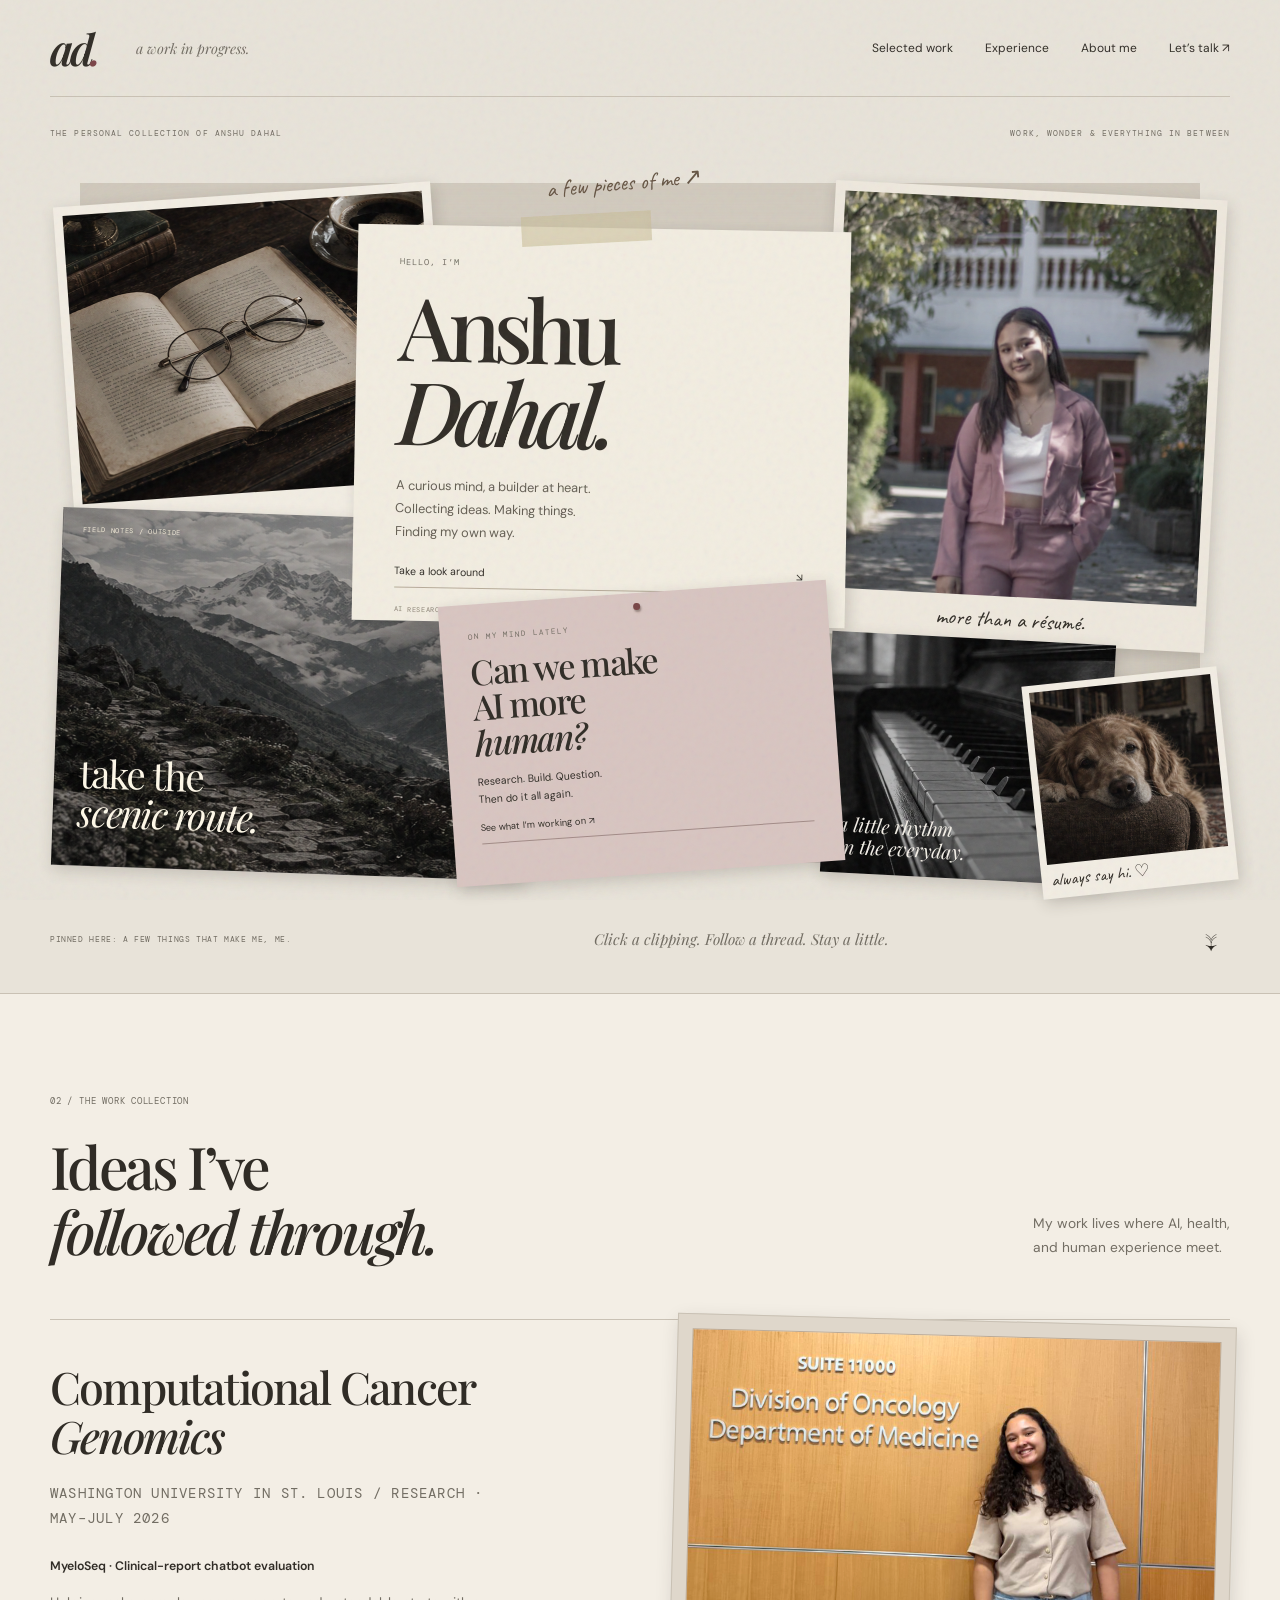
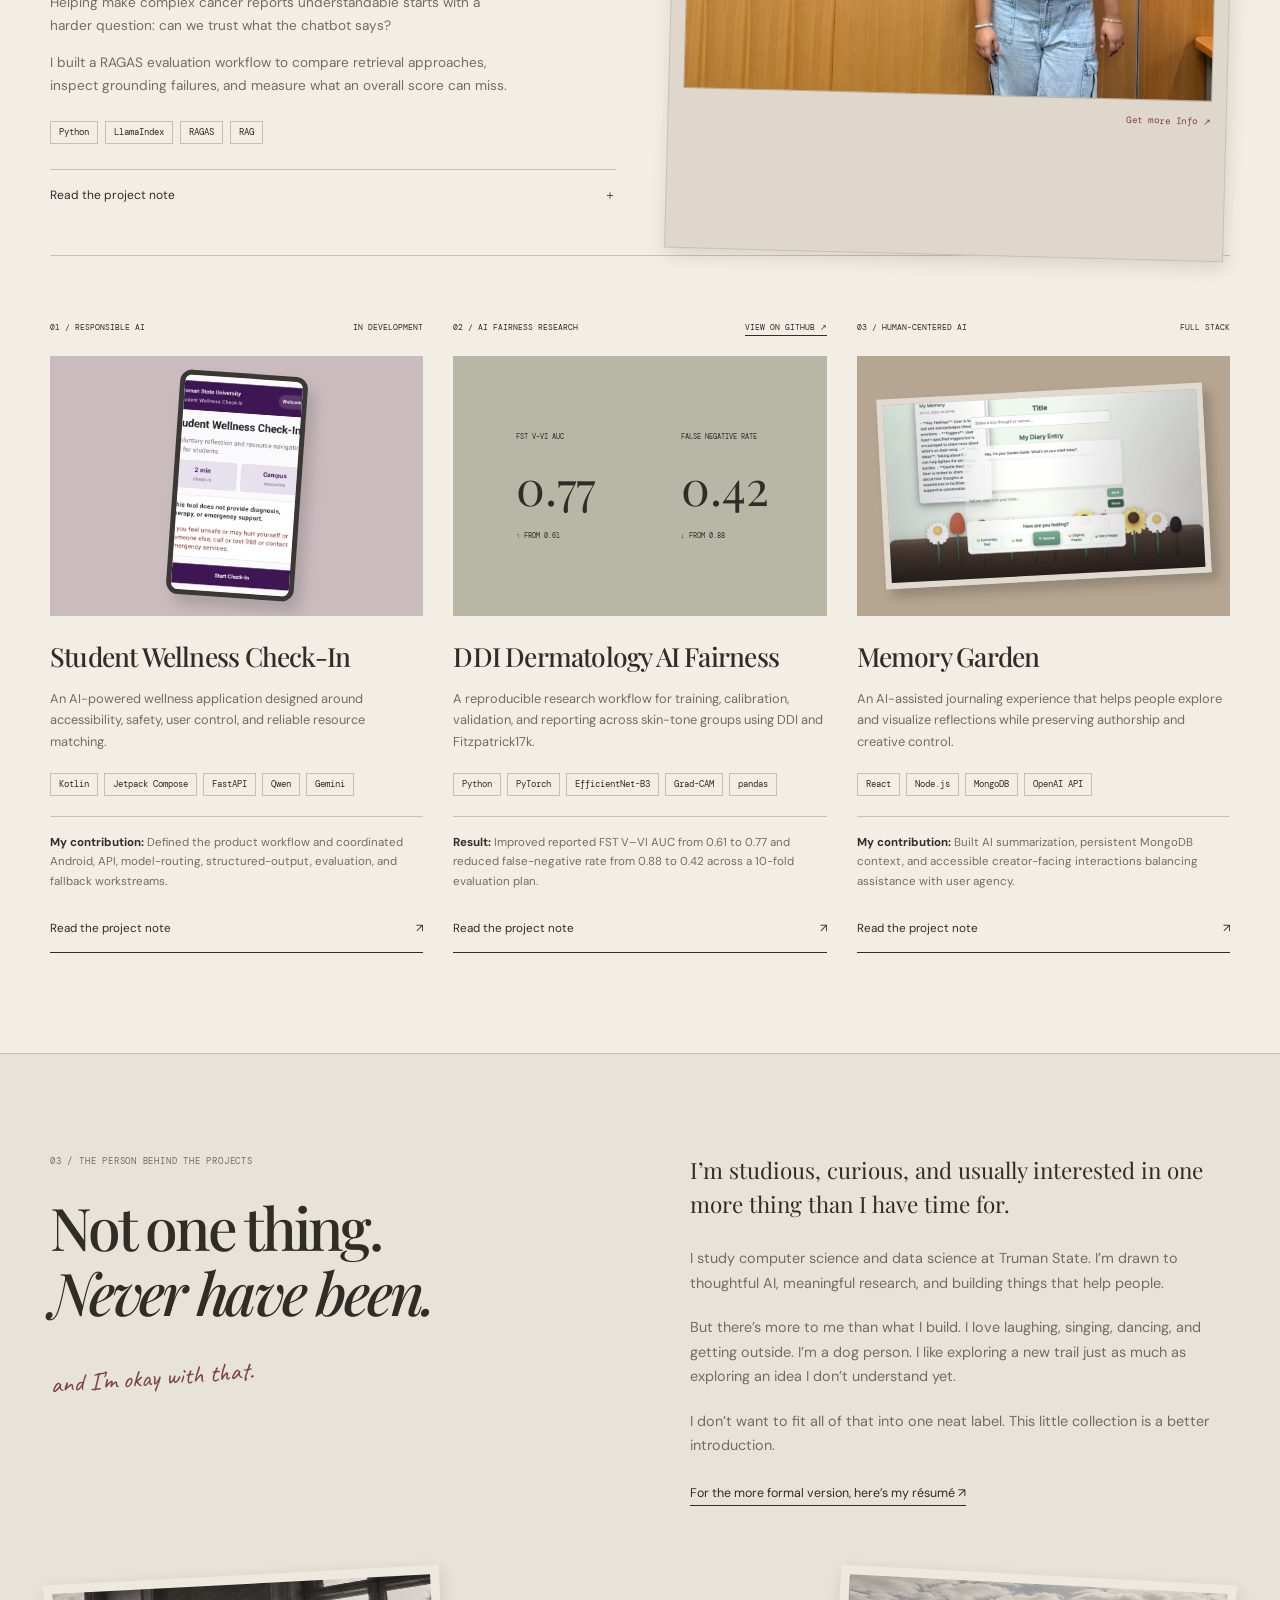
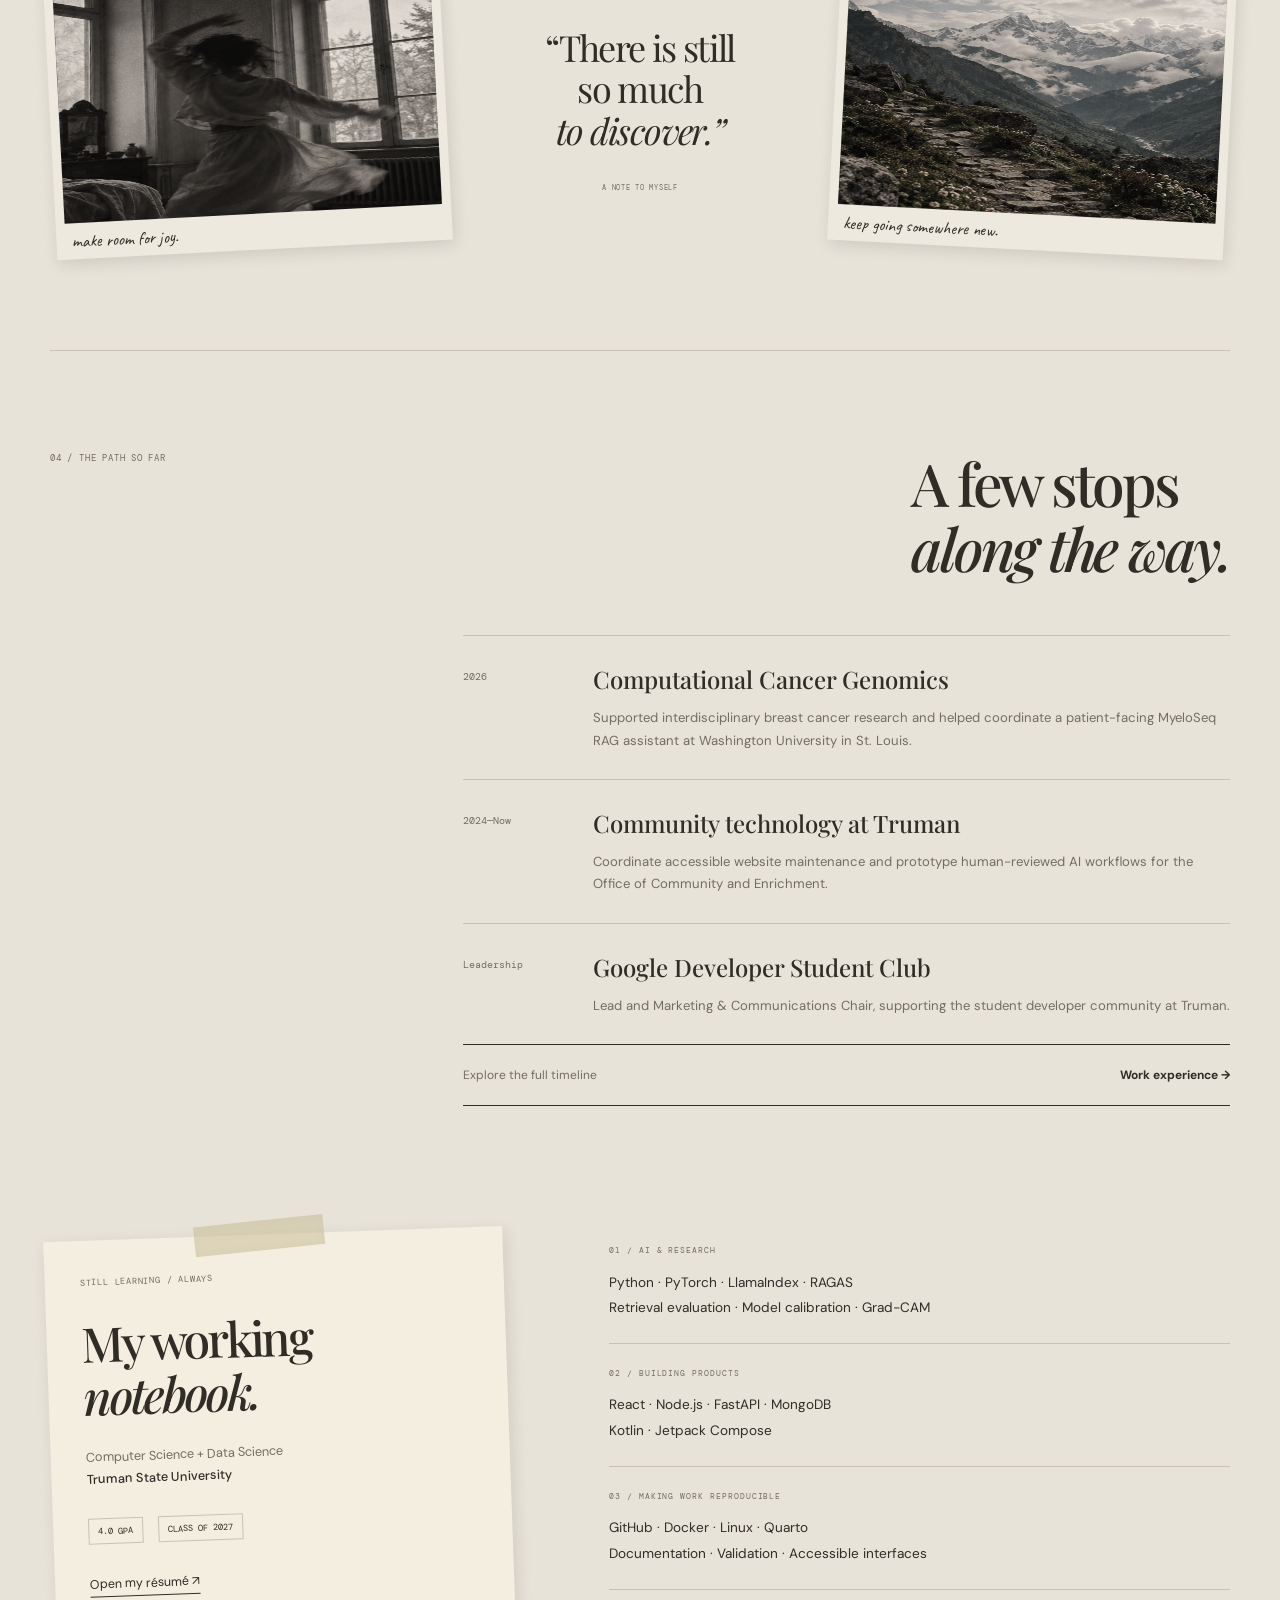
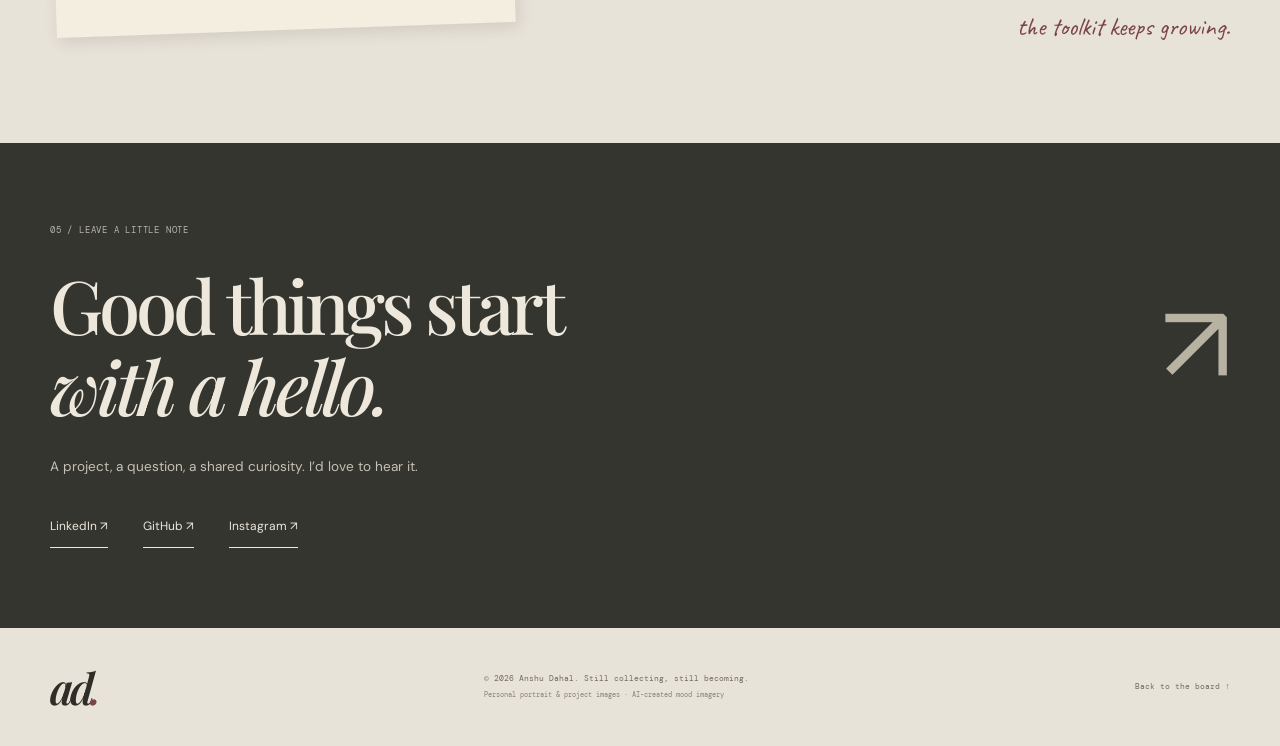
==== index.html @ 61b8a1c4 "Update WashU research intern date to 2026" ====
<!DOCTYPE html>
<html lang="en"><head><meta charset="UTF-8"><meta name="viewport" content="width=device-width, initial-scale=1.0">
<meta name="description" content="A collection of work, wonder, and everything in between. The portfolio and vision board of Anshu Dahal — AI researcher, builder, and curious human."><meta name="theme-color" content="#e8e3d9"><title>Anshu Dahal — Work, wonder & everything in between</title>
<link rel="icon" href="assets/favicon.svg" type="image/svg+xml"><link rel="preconnect" href="https://fonts.googleapis.com"><link rel="preconnect" href="https://fonts.gstatic.com" crossorigin><link href="https://fonts.googleapis.com/css2?family=DM+Mono:wght@400;500&family=DM+Sans:wght@400;500;600;700&family=Playfair+Display:ital,wght@0,500;0,600;0,700;1,500;1,600&family=Caveat:wght@400;500&display=swap" rel="stylesheet">
<link rel="stylesheet" href="style.css?v=collection-photo-fit"><script src="script.js?v=collection-5" defer></script></head>
<body><a class="skip-link" href="#main-content">Skip to content</a>
<header id="top"><nav class="nav shell" aria-label="Main navigation"><a class="logo" href="index.html" aria-label="Anshu home">ad<span>.</span></a><span class="nav-note">a work in progress.</span><button class="nav-toggle" aria-expanded="false" aria-controls="nav-links">Menu ＋</button><ul class="nav-links" id="nav-links"><li><a href="#projects">Selected work</a></li><li><a href="experience.html">Experience</a></li><li><a href="#about">About me</a></li><li><a href="#contact">Let’s talk ↗</a></li></ul></nav></header>
<main id="main-content">
<section class="board-intro shell"><p>THE PERSONAL COLLECTION OF ANSHU DAHAL</p><span>WORK, WONDER & EVERYTHING IN BETWEEN</span></section>
<section class="vision-board shell" aria-label="Anshu’s vision board. Explore the notes and photographs to learn about me.">
<div class="board-grain" aria-hidden="true"></div>
<button class="board-piece books-piece" data-note="learning" aria-label="Open note: forever a student"><span class="photo mood-books" role="img" aria-label="Open book and glasses on a wooden desk"></span><span class="photo-label">forever a student.</span></button>
<div class="board-piece identity-piece"><span class="tape" aria-hidden="true"></span><p class="mini-label">HELLO, I’M</p><h1>Anshu<br><em>Dahal.</em></h1><p class="identity-copy">A curious mind, a builder at heart.<br>Collecting ideas. Making things.<br>Finding my own way.</p><a class="paper-link" href="#projects">Take a look around <span>↘</span></a><span class="identity-number">AI RESEARCH · SOFTWARE · CS + DATA SCIENCE</span></div>
<button class="board-piece portrait-piece" data-note="hello" aria-label="Meet Anshu"><img src="assets/anshu-portrait.jpg" alt="Anshu Dahal outdoors"><span class="portrait-greeting">GLAD YOU’RE HERE ✦</span><span class="handwritten">more than a résumé.</span></button>
<button class="board-piece mountain-piece" data-note="explore" aria-label="Open note: take the scenic route"><span class="photo mood-mountains" role="img" aria-label="A winding trail through misty mountains"></span><span class="mountain-caption">take the<br><em>scenic route.</em></span><span class="photo-corner">FIELD NOTES / OUTSIDE</span></button>
<a class="board-piece research-piece" href="#projects"><span class="pin" aria-hidden="true"></span><span class="mini-label">ON MY MIND LATELY</span><h2>Can we make<br>AI more<br><em>human?</em></h2><span class="research-line"></span><p>Research. Build. Question.<br>Then do it all again.</p><span class="paper-link">See what I’m working on ↗</span></a>
<button class="board-piece music-piece" data-note="music" aria-label="Open note: a little music, a little movement"><span class="photo mood-piano" role="img" aria-label="Piano keys in soft window light"></span><span class="music-label">a little rhythm<br>in the everyday.</span></button>
<button class="board-piece dog-piece" data-note="dogs" aria-label="Open note: definitely a dog person"><span class="photo mood-dog" role="img" aria-label="Golden retriever resting on a sofa"></span><span class="handwritten">always say hi. ♡</span></button>
<span class="board-scribble" aria-hidden="true">a few pieces of me ↗</span>
</section>
<div class="board-footer shell"><span>PINNED HERE: A FEW THINGS THAT MAKE ME, ME.</span><p>Click a clipping. Follow a thread. Stay a little.</p><a href="#projects" aria-label="Scroll to selected work">↓</a></div>
<section class="section projects-section" id="projects"><div class="shell"><div class="section-title"><div><p class="kicker">02 / THE WORK COLLECTION</p><h2>Ideas I’ve<br><em>followed through.</em></h2></div><p>My work lives where AI, health,<br>and human experience meet.</p></div>
<article class="featured-project"><div class="featured-copy"><h3>Computational Cancer<br><em>Genomics</em></h3><p class="card-label">WASHINGTON UNIVERSITY IN ST. LOUIS / RESEARCH · MAY–JULY 2026</p><p class="project-name">MyeloSeq · Clinical-report chatbot evaluation</p><p>Helping make complex cancer reports understandable starts with a harder question: can we trust what the chatbot says?</p><p>I built a RAGAS evaluation workflow to compare retrieval approaches, inspect grounding failures, and measure what an overall score can miss.</p><div class="role-tags"><span>Python</span><span>LlamaIndex</span><span>RAGAS</span><span>RAG</span></div><details><summary>Read the project note <span>＋</span></summary><div class="detail-body"><p>I compared metadata-enabled retrieval and reranking using answer relevancy, faithfulness, context precision, and context recall. Breaking results down by topic and difficulty exposed weaknesses on more complex questions.</p><p>The takeaway: finding a relevant passage is only part of answering a question. The retrieved evidence also needs to be complete.</p><a class="underlined" href="work.html#myeloseq">Read the full project story ↗</a></div></details></div><div class="research-visual"><a href="https://lnkd.in/p/getYn_tk" target="_blank" rel="noopener noreferrer" class="research-photo-link" aria-label="View research presentation on LinkedIn"><img class="research-post-photo" src="assets/myeloseq-presentation.jpg?v=new" alt="Anshu Dahal presenting research at Washington University in St. Louis" loading="lazy"><span class="research-photo-caption">Get more Info ↗</span></a></div></article>
      <div class="projects-grid">
        <article class="project project-green reveal"><div class="project-top"><span>01 / RESPONSIBLE AI</span><span>IN DEVELOPMENT</span></div><div class="project-visual wellness-visual"><img loading="lazy" src="assets/student-wellness.jpg" alt="Student Wellness Check-In welcome screen with check-in time, campus resources, safety notice, and start button"></div><div class="project-copy"><h3>Student Wellness Check-In</h3><p>An AI-powered wellness application designed around accessibility, safety, user control, and reliable resource matching.</p><ul><li>Kotlin</li><li>Jetpack Compose</li><li>FastAPI</li><li>Qwen</li><li>Gemini</li></ul><p class="contribution"><strong>My contribution:</strong> Defined the product workflow and coordinated Android, API, model-routing, structured-output, evaluation, and fallback workstreams.</p><a class="project-story-link" href="work.html#wellness">Read the project note <span>↗</span></a></div></article>
        <article class="project project-purple reveal"><div class="project-top"><span>02 / AI FAIRNESS RESEARCH</span><a href="https://github.com/AnshuDahal/ddi_project" target="_blank" rel="noopener noreferrer">VIEW ON GITHUB ↗</a></div><div class="project-visual metric-visual" aria-hidden="true"><div><span>FST V–VI AUC</span><strong>0.77</strong><small>↑ FROM 0.61</small></div><div><span>FALSE NEGATIVE RATE</span><strong>0.42</strong><small>↓ FROM 0.88</small></div></div><div class="project-copy"><h3>DDI Dermatology AI Fairness</h3><p>A reproducible research workflow for training, calibration, validation, and reporting across skin-tone groups using DDI and Fitzpatrick17k.</p><ul><li>Python</li><li>PyTorch</li><li>EfficientNet-B3</li><li>Grad-CAM</li><li>pandas</li></ul><p class="contribution"><strong>Result:</strong> Improved reported FST V–VI AUC from 0.61 to 0.77 and reduced false-negative rate from 0.88 to 0.42 across a 10-fold evaluation plan.</p><a class="project-story-link" href="work.html#ddi">Read the project note <span>↗</span></a></div></article>
        <article class="project project-orange reveal"><div class="project-top"><span>03 / HUMAN-CENTERED AI</span><span>FULL STACK</span></div><div class="project-visual garden-visual"><img loading="lazy" src="assets/memory-garden.jpg" alt="Memory Garden journaling interface with a garden guide, diary entry, and mood check-in options"></div><div class="project-copy"><h3>Memory Garden</h3><p>An AI-assisted journaling experience that helps people explore and visualize reflections while preserving authorship and creative control.</p><ul><li>React</li><li>Node.js</li><li>MongoDB</li><li>OpenAI API</li></ul><p class="contribution"><strong>My contribution:</strong> Built AI summarization, persistent MongoDB context, and accessible creator-facing interactions balancing assistance with user agency.</p><a class="project-story-link" href="work.html#memory-garden">Read the project note <span>↗</span></a></div></article>
      </div>
</div></section>
<section class="section shell about-section" id="about"><div class="about-title"><p class="kicker">03 / THE PERSON BEHIND THE PROJECTS</p><h2>Not one thing.<br><em>Never have been.</em></h2><span class="handwritten">and I’m okay with that.</span></div><div class="about-copy"><p class="lead">I’m studious, curious, and usually interested in one more thing than I have time for.</p><p>I study computer science and data science at Truman State. I’m drawn to thoughtful AI, meaningful research, and building things that help people.</p><p>But there’s more to me than what I build. I love laughing, singing, dancing, and getting outside. I’m a dog person. I like exploring a new trail just as much as exploring an idea I don’t understand yet.</p><p>I don’t want to fit all of that into one neat label. This little collection is a better introduction.</p><a class="underlined" href="assets/Anshu-Dahal-Resume.pdf" target="_blank" rel="noopener">For the more formal version, here’s my résumé ↗</a></div><div class="life-strip"><button class="life-photo" data-note="music"><span class="photo mood-dance" role="img" aria-label="An atmospheric photograph of a dancer in window light"></span><span>make room for joy.</span></button><div class="life-quote"><p>“There is still<br>so much<br><em>to discover.”</em></p><span>A NOTE TO MYSELF</span></div><button class="life-photo" data-note="explore"><span class="photo mood-mountains" role="img" aria-label="Misty mountains and a trail"></span><span>keep going somewhere new.</span></button></div></section>
    <section class="section shell journey" id="journey"><div class="section-title reveal"><p class="kicker"><span></span> 04 / THE PATH SO FAR</p><h2>A few stops<br><em>along the way.</em></h2></div><div class="timeline"><article class="timeline-item reveal"><span class="timeline-year">2026</span><div><h3>Computational Cancer Genomics</h3><p>Supported interdisciplinary breast cancer research and helped coordinate a patient-facing MyeloSeq RAG assistant at Washington University in St. Louis.</p></div></article><article class="timeline-item reveal"><span class="timeline-year">2024—Now</span><div><h3>Community technology at Truman</h3><p>Coordinate accessible website maintenance and prototype human-reviewed AI workflows for the Office of Community and Enrichment.</p></div></article><article class="timeline-item reveal"><span class="timeline-year">Leadership</span><div><h3>Google Developer Student Club</h3><p>Lead and Marketing &amp; Communications Chair, supporting the student developer community at Truman.</p></div></article></div><a class="experience-banner reveal" href="experience.html"><span>Explore the full timeline</span><strong>Work experience →</strong></a></section>
<section class="toolkit shell" aria-labelledby="toolkit-title"><div class="education-note"><span class="tape" aria-hidden="true"></span><p class="kicker">STILL LEARNING / ALWAYS</p><h2 id="toolkit-title">My working<br><em>notebook.</em></h2><p>Computer Science + Data Science<br><strong>Truman State University</strong></p><div class="education-facts"><span>4.0 GPA</span><span>CLASS OF 2027</span></div><a class="underlined" href="assets/Anshu-Dahal-Resume.pdf" target="_blank" rel="noopener">Open my résumé ↗</a></div><div class="toolkit-lists"><div><span class="mini-label">01 / AI & RESEARCH</span><p>Python · PyTorch · LlamaIndex · RAGAS<br>Retrieval evaluation · Model calibration · Grad-CAM</p></div><div><span class="mini-label">02 / BUILDING PRODUCTS</span><p>React · Node.js · FastAPI · MongoDB<br>Kotlin · Jetpack Compose</p></div><div><span class="mini-label">03 / MAKING WORK REPRODUCIBLE</span><p>GitHub · Docker · Linux · Quarto<br>Documentation · Validation · Accessible interfaces</p></div><span class="handwritten">the toolkit keeps growing.</span></div></section><section class="contact" id="contact"><div class="shell"><p class="kicker">05 / LEAVE A LITTLE NOTE</p><div class="contact-heading"><h2>Good things start<br><em>with a hello.</em></h2><span aria-hidden="true">↗</span></div><p>A project, a question, a shared curiosity. I’d love to hear it.</p><div class="social-links"><a class="contact-link" href="https://www.linkedin.com/in/anshu112/" target="_blank" rel="noopener noreferrer">LinkedIn ↗</a><a class="contact-link" href="https://github.com/AnshuDahal" target="_blank" rel="noopener noreferrer">GitHub ↗</a><a class="contact-link" href="https://www.instagram.com/anshu__dahal/" target="_blank" rel="noopener noreferrer">Instagram ↗</a></div></div></section>
</main><footer class="site-footer shell"><a class="logo" href="#top">ad<span>.</span></a><p>© <span id="year">2026</span> Anshu Dahal. Still collecting, still becoming.<br><small>Personal portrait & project images · AI-created mood imagery</small></p><a href="#top">Back to the board ↑</a></footer>
<dialog id="note-dialog" aria-labelledby="note-title"><button class="note-close" aria-label="Close note">Close ×</button><p class="kicker" id="note-label">A PERSONAL NOTE</p><h2 id="note-title"></h2><p id="note-body"></p><span class="handwritten">— Anshu</span></dialog>
</body></html>
---- style.css ----
:root{--paper:#e8e3d9;--ink:#302c26;--muted:#726d63;--line:#c9c1b4;--accent:#7b4447;--serif:'Playfair Display',Georgia,serif;--sans:'DM Sans',Arial,sans-serif;--mono:'DM Mono',monospace;--hand:'Caveat',cursive}*{box-sizing:border-box}html{scroll-behavior:smooth;scroll-padding-top:28px}body{margin:0;background:var(--paper);color:var(--ink);font:16px/1.7 var(--sans)}body:before{content:"";position:fixed;inset:0;pointer-events:none;z-index:30;opacity:.17;background-image:url("data:image/svg+xml,%3Csvg viewBox='0 0 180 180' xmlns='http://www.w3.org/2000/svg'%3E%3Cfilter id='n'%3E%3CfeTurbulence type='fractalNoise' baseFrequency='.8' numOctaves='3' stitchTiles='stitch'/%3E%3C/filter%3E%3Cpath fill='%23958f7d' filter='url(%23n)' opacity='.35' d='M0 0h180v180H0z'/%3E%3C/svg%3E")}a{color:inherit;text-decoration:none}button{color:inherit;font:inherit;cursor:pointer}button,a{-webkit-tap-highlight-color:transparent}a:focus-visible,button:focus-visible,summary:focus-visible{outline:2px solid var(--accent);outline-offset:5px}::selection{background:#ccb1b0}.shell{width:min(1280px,calc(100% - 100px));margin-inline:auto}.skip-link{position:fixed;top:-70px;left:15px;padding:12px 20px;background:var(--ink);color:white;z-index:100}.skip-link:focus{top:15px}.nav{height:97px;display:flex;align-items:center;gap:30px;border-bottom:1px solid var(--line)}.logo{font:italic 600 2.7rem var(--serif);letter-spacing:-.09em}.logo span{color:var(--accent)}.nav-note{font:italic .88rem var(--serif);color:var(--muted);margin-left:8px}.nav-links{display:flex;list-style:none;align-items:center;gap:32px;padding:0;margin:0 0 0 auto;font-size:.75rem}.nav-links a{border-bottom:1px solid transparent;padding-bottom:5px}.nav-links a:hover,.nav-links .active{border-color:var(--accent)}.nav-toggle{display:none}.board-intro{display:flex;justify-content:space-between;align-items:center;gap:15px;padding:30px 0 27px;font:.53rem/1.6 var(--mono);letter-spacing:.13em;color:var(--muted)}.board-intro p{margin:0}.vision-board{height:725px;position:relative;display:grid;grid-template-columns:repeat(12,1fr);grid-template-rows:repeat(12,1fr);padding:14px 12px 15px;isolation:isolate}.board-grain{position:absolute;inset:15px 30px 30px;background:#d2cbbf;z-index:-2;box-shadow:inset 0 0 90px #bdb3a430}.board-piece{position:relative;display:block;padding:0;border:0;text-align:left;box-shadow:2px 5px 15px #302c2630;transition:transform .25s,box-shadow .25s;background:#f2ede3;min-width:0}.board-piece:hover,.board-piece:focus-visible{box-shadow:3px 10px 22px #302c2640;z-index:8;transform:rotate(0deg) translateY(-3px)}.photo{display:block;width:100%;height:100%;background-image:url('assets/vision-contact-sheet.png');background-size:300% 200%;background-repeat:no-repeat;filter:saturate(.64);transition:filter .4s}.mood-books{background-position:0 0}.mood-mountains{background-position:50% 0}.mood-piano{background-position:100% 0}.mood-dog{background-position:0 100%}.mood-dance{background-position:50% 100%}.mood-notebook{background-position:100% 100%}.board-piece:hover .photo,.life-photo:hover .photo{filter:saturate(.9)}.books-piece{grid-column:1/5;grid-row:1/7;transform:rotate(-4deg);margin:12px 5px 4px 2px;padding:9px 9px 34px}.books-piece .photo{background-position:0 0}.photo-label{position:absolute;bottom:8px;left:16px;font:.9rem var(--hand)}.identity-piece{grid-column:4/9;grid-row:2/9;transform:rotate(1deg);z-index:4;margin:-12px -15px 22px 4px;padding:30px 42px;background:#f2ede1;box-shadow:4px 6px 15px #302c2633}.identity-piece:hover{transform:rotate(1deg)}.tape{position:absolute;top:-14px;left:33%;width:130px;height:30px;background:#cabf9a8c;transform:rotate(-4deg);box-shadow:inset 0 0 8px #ad9d6c12}.mini-label{display:block;font:.53rem/1.8 var(--mono);letter-spacing:.12em;margin:0 0 15px;color:var(--muted)}h1{font:500 clamp(4rem,6.8vw,6.4rem)/.96 var(--serif);letter-spacing:-.075em;margin:0 0 22px}h1 em{font-weight:500}.identity-copy{font-size:.8rem;line-height:1.8;margin:0 0 22px;color:#645e53}.paper-link{display:flex;justify-content:space-between;gap:10px;font:.66rem var(--sans);border-bottom:1px solid #b7ac9a;padding-bottom:9px}.identity-number{display:block;font:.43rem var(--mono);color:#8b8274;margin-top:17px;letter-spacing:.08em}.portrait-piece{grid-column:9/13;grid-row:1/9;transform:rotate(3deg);margin:8px 2px 3px -9px;padding:10px 10px 46px;z-index:2;background:#eee8dd}.portrait-piece img{display:block;width:100%;height:100%;object-fit:cover;object-position:50% 35%;filter:saturate(.5) contrast(.95)}.handwritten{font:1.6rem/1.3 var(--hand)}.portrait-piece>.handwritten{position:absolute;bottom:9px;left:0;right:0;text-align:center;font-size:1.35rem}.portrait-greeting{position:absolute;bottom:65px;left:15px;right:15px;text-align:center;background:#f0e6d8e8;padding:12px;font:.58rem var(--mono);opacity:0;transform:translateY(6px);transition:opacity .2s,transform .2s}.portrait-piece:hover .portrait-greeting,.portrait-piece:focus-visible .portrait-greeting{opacity:1;transform:none}.mountain-piece{grid-column:1/6;grid-row:7/13;margin:-15px 15px 5px -5px;transform:rotate(2deg);z-index:3}.mountain-piece .photo{filter:saturate(.4) brightness(.75)}.mountain-caption{position:absolute;left:25px;bottom:35px;color:#fff9e9;font:2.4rem/1.02 var(--serif);letter-spacing:-.045em;text-shadow:0 2px 12px #0006}.photo-corner{position:absolute;top:17px;left:20px;color:#f6eedb;font:.43rem var(--mono);letter-spacing:.1em}.research-piece{grid-column:5/9;grid-row:8/13;padding:26px 28px 22px;margin:5px -4px 4px 0;background:#d8c5c1;transform:rotate(-4deg);z-index:5}.pin{position:absolute;top:10px;left:50%;height:7px;width:7px;background:#784545;border-radius:50%;box-shadow:1px 2px 2px #33251c66}.research-piece .mini-label{font-size:.48rem;margin-bottom:10px}.research-piece h2{font:500 2.15rem/1.03 var(--serif);letter-spacing:-.045em;margin:0}.research-piece h2 em{font-weight:500}.research-piece p{font-size:.65rem;line-height:1.7;margin:13px 0}.research-piece .paper-link{font-size:.58rem;border-color:#a28b87}.music-piece{grid-column:9/12;grid-row:9/13;margin:-8px 12px -1px -7px;transform:rotate(3deg);z-index:3}.music-piece .photo{filter:grayscale(1) brightness(.72)}.music-label{position:absolute;left:16px;bottom:16px;color:#f2eee6;font:italic 1.2rem/1.15 var(--serif)}.dog-piece{grid-column:11/13;grid-row:9/13;transform:rotate(-6deg);margin:30px -10px -12px 7px;padding:7px 7px 34px;z-index:6}.dog-piece .handwritten{position:absolute;bottom:7px;left:10px;font-size:1.07rem}.board-scribble{position:absolute;top:0;left:42%;font:1.4rem var(--hand);transform:rotate(-5deg);color:#655443}.board-footer{display:flex;align-items:center;justify-content:space-between;gap:20px;padding:27px 0 35px}.board-footer>span{font:.48rem var(--mono);letter-spacing:.08em;color:var(--muted)}.board-footer p{font:italic .95rem var(--serif);margin:0;color:var(--muted)}.board-footer>a{font:1.8rem var(--serif);padding:0 12px}.section{padding-block:100px}.projects-section{background:#f3eee5;border-block:1px solid var(--line)}.section-title{display:flex;align-items:flex-end;justify-content:space-between;gap:40px;margin-bottom:55px}.kicker,.card-label{font:.55rem/1.8 var(--mono);letter-spacing:.09em;color:var(--muted);margin:0 0 25px}h2{font:500 clamp(2.7rem,4.6vw,4.2rem)/1.1 var(--serif);letter-spacing:-.055em;margin:0}h2 em,h3 em{font-weight:500}.section-title>p{font-size:.86rem;color:var(--muted);margin-bottom:5px}.featured-project{display:grid;grid-template-columns:1fr .9fr;min-height:510px;border-block:1px solid var(--line);margin-bottom:65px}.featured-copy{padding:42px 55px 35px 0}.featured-copy h3{font:500 2.8rem/1.1 var(--serif);letter-spacing:-.04em;margin:0 0 22px}.featured-copy>p{font-size:.85rem;color:var(--muted);max-width:470px}.featured-copy .project-name{font-size:.77rem;color:var(--ink);font-weight:600}.role-tags{display:flex;flex-wrap:wrap;gap:7px;margin:24px 0}.role-tags span,.project-copy li{font:.54rem/1.7 var(--mono);border:1px solid #c8bfb1;padding:3px 8px}.research-visual>.photo{position:absolute;inset:0;filter:saturate(.3) brightness(.6)}.research-overlay>span{font:.45rem var(--mono);letter-spacing:.1em}.research-overlay>p{font:2.7rem/1.03 var(--serif);letter-spacing:-.05em;margin:20px 0}.research-overlay>small{font-size:.62rem}details{border-top:1px solid var(--line);margin-top:25px}summary{display:flex;justify-content:space-between;list-style:none;padding:15px 0;cursor:pointer;font-size:.75rem}summary::-webkit-details-marker{display:none}details[open] summary span{transform:rotate(45deg)}.detail-body{font-size:.84rem;color:var(--muted);padding-bottom:20px}.underlined{font-size:.78rem;border-bottom:1px solid;padding-bottom:4px}.underlined:hover{color:var(--accent)}.projects-grid{display:grid;grid-template-columns:repeat(3,1fr);gap:30px}.project{min-width:0}.project-top{display:flex;justify-content:space-between;gap:8px;font:.47rem/1.8 var(--mono);min-height:35px}.project-top a{border-bottom:1px solid;height:max-content}.project-visual{height:260px;display:grid;place-items:center;overflow:hidden;margin-bottom:25px;background:#c6bcb3}.wellness-visual{background:#cabbbf}.wellness-visual img{height:225px;width:128px;object-fit:cover;object-position:top;border:5px solid #3d3731;border-radius:12px;transform:rotate(4deg);box-shadow:8px 10px 14px #302c2630;filter:saturate(.6)}.metric-visual{background:#b8b7a6;padding:25px;grid-template-columns:1fr 1fr;gap:15px}.metric-visual span,.metric-visual small{font:.45rem var(--mono);display:block}.metric-visual strong{font:3rem var(--serif);display:block;margin:13px 0}.garden-visual{padding:22px;background:#b6a590}.garden-visual img{max-width:100%;height:190px;object-fit:cover;border:6px solid #e5dac8;transform:rotate(-3deg);box-shadow:7px 8px 12px #302c2640;filter:saturate(.6)}.project-copy h3{font:500 1.65rem/1.2 var(--serif);letter-spacing:-.03em;margin:0 0 15px}.project-copy p{font-size:.8rem;color:var(--muted)}.project-copy ul{list-style:none;display:flex;flex-wrap:wrap;gap:6px;padding:0;margin:20px 0}.contribution{border-top:1px solid var(--line);padding-top:16px;font-size:.72rem!important}.contribution strong{color:var(--ink)}.about-section{display:grid;grid-template-columns:1fr 1fr;gap:55px 100px}.about-title>.handwritten{display:block;margin-top:25px;color:var(--accent);transform:rotate(-4deg)}.about-copy p{font-size:.9rem;color:var(--muted);margin:0 0 20px}.about-copy .lead{font:1.4rem/1.5 var(--serif);color:var(--ink);margin-bottom:25px}.life-strip{grid-column:1/-1;display:grid;grid-template-columns:1fr .8fr 1fr;gap:35px;margin-top:15px;align-items:center}.life-photo{position:relative;border:0;background:#eee9df;padding:9px 9px 36px;height:275px;transform:rotate(-3deg);box-shadow:2px 5px 15px #302c2622}.life-photo:last-child{transform:rotate(3deg)}.life-photo>span:last-child{position:absolute;bottom:7px;left:15px;font:1.1rem var(--hand)}.life-quote{text-align:center}.life-quote p{font:2.25rem/1.15 var(--serif);letter-spacing:-.045em;margin:0 0 20px}.life-quote>span{font:.45rem var(--mono);color:var(--muted);letter-spacing:.1em}.journey{border-top:1px solid var(--line)}.journey .section-title{align-items:flex-start}.journey .section-title>p{font:.55rem/1.8 var(--mono)}.timeline{margin-left:35%}.timeline-item{display:grid;grid-template-columns:105px 1fr;gap:25px;border-top:1px solid var(--line);padding:27px 0}.timeline-year{font:.6rem var(--mono);color:var(--muted);padding-top:7px}.timeline-item h3{font:500 1.5rem var(--serif);margin:0 0 12px}.timeline-item p{font-size:.82rem;color:var(--muted);margin:0}.experience-banner{margin-left:35%;display:flex;justify-content:space-between;gap:15px;padding:20px 0;border-block:1px solid var(--ink);font-size:.75rem}.experience-banner span{color:var(--muted)}.contact{background:#34352f;color:#ede7dc;padding:80px 0}.contact .kicker{color:#b8b5a9}.contact-heading{display:flex;justify-content:space-between;align-items:center}.contact-heading h2{font-size:clamp(3rem,5.8vw,5.2rem)}.contact-heading>span{font-size:7rem;line-height:1;color:#b8b2a3}.contact .shell>p:not(.kicker){font-size:.85rem;color:#c6c1b5;margin:28px 0}.social-links{display:flex;gap:35px;flex-wrap:wrap}.contact-link{font-size:.75rem;border-bottom:1px solid;padding:10px 0}.site-footer{display:flex;align-items:center;justify-content:space-between;gap:25px;padding-block:30px}.site-footer p,.site-footer>a:last-child{font:.52rem/1.9 var(--mono);color:var(--muted);margin:0}.site-footer small{font-size:.44rem;opacity:.8}.footer-inner{display:flex;align-items:center;justify-content:space-between;gap:25px;width:100%}.footer-links{display:flex;gap:20px;font:.6rem var(--mono)}dialog{border:1px solid #bbb1a2;padding:55px;width:min(520px,calc(100% - 36px));background:#f1eadd;color:var(--ink);box-shadow:12px 15px 50px #201b1640;max-height:85vh;overflow:auto}dialog::backdrop{background:#25201b99;backdrop-filter:blur(4px)}.note-close{position:absolute;right:18px;top:14px;border:0;background:none;font:.6rem var(--mono);padding:8px}dialog h2{font-size:2.9rem;margin:0 0 25px}#note-body{font-size:.95rem;color:#655e53}dialog>.handwritten{display:block;margin-top:25px;color:var(--accent)}.page-hero{padding:85px 0 65px}.page-hero h1{font-size:clamp(3rem,6vw,5.2rem);line-height:1.1}.page-hero strong{font-weight:500;font-style:italic;color:var(--accent)}.page-hero>p:not(.kicker){max-width:630px;color:var(--muted)}.text-link{font-size:.78rem;border-bottom:1px solid;padding-bottom:5px}.experience-list{padding-top:5px}.role{display:grid;grid-template-columns:.32fr 1fr;gap:60px;border-top:1px solid var(--line);padding:50px 0}.role-meta{font:.7rem/1.8 var(--mono)}.role-meta p{font-size:.6rem;color:var(--muted)}.role-content h2{font-size:2.6rem}.role-program{font:.67rem/1.8 var(--mono);color:var(--muted);margin:15px 0 28px}.role-content ul{padding-left:20px;color:var(--muted);font-size:.88rem}.role-content li{margin-bottom:13px}.experience-cta{padding:60px 0;background:#d8c5c1}.experience-cta>div>div{display:flex;gap:30px;flex-wrap:wrap}
@media(max-width:1100px){.shell{width:calc(100% - 60px)}.nav-note{display:none}.vision-board{height:680px}.identity-piece{padding:28px 30px;margin-right:-8px}.identity-copy{font-size:.72rem}.identity-number{font-size:.4rem}.research-piece{padding:22px}.research-piece h2{font-size:1.8rem}.research-piece p{font-size:.6rem}.research-piece .paper-link{font-size:.5rem}.dog-piece .handwritten{font-size:.9rem}.board-footer>span{font-size:.42rem}.board-footer p{font-size:.85rem}.about-section{gap:50px}.featured-copy{padding-right:35px}}
@media(max-width:800px){.nav{height:80px}.nav-toggle{display:block;margin-left:auto;border:0;border-bottom:1px solid;background:none;padding:8px 0;font-size:.7rem}.nav-links{display:none;position:absolute;top:75px;left:30px;right:30px;padding:25px;background:var(--paper);border:1px solid var(--line);z-index:50}.nav-links.open{display:flex;flex-direction:column;align-items:flex-start;gap:20px}.board-intro{font-size:.46rem;padding-block:24px}.board-intro>span{display:none}.vision-board{height:1050px;grid-template-columns:repeat(6,1fr);grid-template-rows:repeat(16,1fr);padding:0}.books-piece{grid-column:1/4;grid-row:1/6;margin:0 0 0 5px}.identity-piece{grid-column:3/7;grid-row:2/8;margin:0 0 0 15px;padding:25px 30px}.identity-piece h1{font-size:5rem}.identity-piece .identity-copy{font-size:.78rem}.portrait-piece{grid-column:1/4;grid-row:6/12;margin:10px -10px -8px 0;z-index:5;transform:rotate(-4deg)}.mountain-piece{grid-column:4/7;grid-row:8/13;margin:12px -3px 0 -15px;transform:rotate(3deg);z-index:4}.mountain-caption{font-size:1.8rem;left:18px}.research-piece{grid-column:1/4;grid-row:12/17;margin:12px 0 0 8px;z-index:6;padding:25px}.research-piece h2{font-size:2rem}.research-piece p{font-size:.65rem}.music-piece{grid-column:4/7;grid-row:13/17;margin:8px 0 0 -4px;transform:rotate(2deg)}.dog-piece{grid-column:5/7;grid-row:14/17;margin:25px -5px -5px 8px;transform:rotate(-5deg)}.music-label{font-size:1rem;top:14px;bottom:auto}.dog-piece .handwritten{font-size:1.1rem}.board-scribble{left:auto;right:5%;top:-3px;font-size:1.2rem}.board-footer{padding-top:32px}.board-footer>span{display:none}.board-footer p{font-size:.95rem}.section{padding-block:70px}.section-title{gap:25px;align-items:flex-start}.section-title>p{font-size:.77rem}.featured-project{grid-template-columns:1fr}.featured-copy{padding:30px 0}.projects-grid{grid-template-columns:1fr;gap:40px}.project{display:grid;grid-template-columns:.9fr 1.1fr;gap:0 25px}.project-top{grid-column:1/-1}.project-visual{height:280px;margin-bottom:0}.project-copy h3{font-size:1.6rem}.about-section{grid-template-columns:1fr;gap:40px}.about-copy{max-width:600px}.life-strip{gap:20px}.life-photo{height:220px}.life-photo>span:last-child{font-size:.9rem}.life-quote p{font-size:1.7rem}.timeline{margin-left:0}.experience-banner{margin-left:0}.contact-heading>span{font-size:5rem}.role{grid-template-columns:1fr;gap:15px}.role-content h2{font-size:2.2rem}.footer-inner{flex-wrap:wrap}}
@media(max-width:500px){.shell{width:calc(100% - 36px)}.vision-board{height:920px}.board-grain{inset:10px 8px}.books-piece{grid-row:1/5;padding:6px 6px 27px;margin:5px -12px 0 0}.photo-label{font-size:.85rem;left:10px}.identity-piece{grid-column:3/7;grid-row:2/8;padding:24px 20px 18px;margin:0 -1px 3px -14px}.identity-piece h1{font-size:3.65rem;margin-bottom:15px}.identity-piece .identity-copy{font-size:.66rem;line-height:1.8;margin-bottom:17px}.identity-piece .mini-label{font-size:.45rem;margin-bottom:12px}.identity-piece .paper-link{font-size:.58rem}.identity-number{font-size:.34rem;margin-top:14px}.tape{width:90px;height:25px;left:27%}.portrait-piece{grid-row:6/12;padding:7px 7px 36px;margin:-18px -10px 0 0}.portrait-piece>.handwritten{font-size:1rem;bottom:8px}.portrait-greeting{font-size:.45rem;padding:8px;left:8px;right:8px;bottom:50px}.mountain-piece{grid-row:8/13;margin:10px -1px 0 -10px}.mountain-caption{font-size:1.4rem;left:14px;bottom:20px}.photo-corner{font-size:.33rem;left:10px;top:12px}.research-piece{padding:22px 17px 16px;margin:8px -4px 0 2px}.research-piece .mini-label{font-size:.38rem}.research-piece h2{font-size:1.75rem}.research-piece p{font-size:.57rem;margin:11px 0}.research-piece .paper-link{font-size:.45rem}.music-piece{grid-row:13/17}.music-label{font-size:.88rem;left:12px}.dog-piece{grid-column:5/7;grid-row:14/17;margin:30px -3px -5px -15px;padding:5px 5px 25px}.dog-piece .handwritten{font-size:.85rem;bottom:4px;left:8px}.board-scribble{font-size:1rem;right:0;top:-3px}.board-footer p{font-size:.79rem}.section-title{display:block;margin-bottom:35px}.section-title>p{margin-top:22px;font-size:.85rem}.section-title>p br{display:none}.featured-copy h3{font-size:2.3rem}.project{grid-template-columns:1fr}.project-visual{height:270px;margin-bottom:25px}.project-copy h3{font-size:1.85rem}.metric-visual{padding:40px}.metric-visual strong{font-size:3.4rem}.project-copy p{font-size:.85rem}.life-strip{grid-template-columns:1fr 1fr;gap:20px}.life-quote{grid-column:1/-1;grid-row:2;padding:25px 0 0}.life-quote p{font-size:2rem}.life-photo{height:220px}.life-photo>span:last-child{font-size:.78rem;left:10px}.timeline-item{grid-template-columns:1fr;gap:10px}.experience-banner{flex-direction:column;gap:4px}.contact-heading>span{display:none}.contact-heading h2{font-size:3rem}.contact{padding-block:60px}.site-footer{flex-wrap:wrap}.site-footer p{order:3;width:100%;font-size:.45rem}.site-footer small{font-size:.39rem}.page-hero{padding-top:55px}.page-hero h1{font-size:3rem}.role-content h2{font-size:2rem}dialog{padding:48px 28px 30px}dialog h2{font-size:2.5rem}.footer-inner{flex-direction:column;align-items:flex-start}}
@media(prefers-reduced-motion:reduce){html{scroll-behavior:auto}*,*:before,*:after{animation:none!important;transition:none!important}}
/* Keep overlapping photographs clear of the introduction on smaller screens. */
@media(max-width:800px){.portrait-piece{grid-row:8/13;margin-top:10px;margin-bottom:8px}.research-piece{grid-row:13/17;margin-top:10px}.books-piece{grid-row:1/7}.photo-label{top:10px;bottom:auto;background:#eee8ddb8;padding:3px 7px;left:12px}}
@media(max-width:500px){.research-piece{padding-top:20px}.research-piece h2{font-size:1.55rem}.research-piece p{margin:9px 0}.portrait-piece{margin-top:8px;margin-bottom:8px}}

@media(max-width:800px){.mountain-caption{left:30px}.photo-corner{left:25px}}
/* The rest of the collection: project notes, experience, and a working notebook. */
.project-story-link{display:flex;align-items:center;justify-content:space-between;gap:20px;border-bottom:1px solid var(--ink);padding:13px 0;font-size:.73rem;margin-top:15px}.project-story-link:hover{color:var(--accent);border-color:var(--accent)}.featured-copy>.project-story-link{max-width:260px}.collection-hero{display:grid;grid-template-columns:1.35fr .65fr;gap:85px;align-items:center;padding-block:80px}.collection-hero h1{font-size:clamp(3rem,5.5vw,5.1rem);line-height:1.08;margin-bottom:28px}.collection-hero>div>p:not(.kicker){max-width:590px;font-size:.9rem;color:var(--muted)}.collection-note{position:relative;padding:40px 30px 32px;background:#f2ede1;box-shadow:3px 5px 18px #302c2620;transform:rotate(3deg)}.collection-note>p{font:1.55rem/1.5 var(--serif)!important;color:var(--ink)!important;margin:25px 0!important}.collection-note .handwritten{font-size:1.3rem;color:var(--accent)}.back-link{display:block;font:.6rem var(--mono);color:var(--muted);margin-bottom:25px}.back-link:hover{color:var(--accent)}.project-index{display:grid;grid-template-columns:repeat(4,1fr);border-block:1px solid var(--line);scroll-margin-top:20px}.project-index a{padding:24px 20px;position:relative;font:.9rem/1.4 var(--serif);border-right:1px solid var(--line)}.project-index a:first-child{padding-left:0}.project-index a:last-child{border-right:0}.project-index a>span{display:block;font:.5rem var(--mono);color:var(--muted);margin-bottom:12px}.project-index b{font-weight:400;display:block;margin-top:10px}.project-index a:hover{background:#d8c5c140}.case-study{padding:80px 0 60px;border-bottom:1px solid var(--line);scroll-margin-top:20px}.case-heading{display:flex;align-items:flex-start;gap:25px;margin-bottom:45px}.case-number{font:italic 3.7rem/1 var(--serif);color:#a79986;padding-top:8px}.case-heading .kicker{margin-bottom:16px}.case-heading h2{font-size:clamp(2.4rem,4.5vw,4rem)}.case-name{font:.7rem var(--mono);color:var(--muted);margin:20px 0 0}.case-layout{display:grid;grid-template-columns:.9fr 1.1fr;gap:65px;align-items:start}.case-visual{position:sticky;top:35px;min-width:0;background:#f1ebdf;padding:12px 12px 48px;box-shadow:2px 6px 18px #302c2620;transform:rotate(-2deg)}.case-visual>.photo{height:390px}.case-visual>.handwritten{margin:0;position:absolute;left:15px;right:15px;bottom:12px;font-size:1.1rem;text-align:center}.case-visual>img{display:block;width:100%;height:370px;object-fit:contain;background:#ccc0b0}.case-wellness>img{background:#cdbfc4;padding:20px}.case-memory-garden>img{object-fit:cover;object-position:center}.case-copy{font-size:.88rem;color:var(--muted)}.case-copy .case-intro{font:1.35rem/1.55 var(--serif);color:var(--ink);margin:0 0 28px}.case-copy dl{border-block:1px solid var(--line);padding:20px 0;margin-bottom:30px}.case-copy dl>div+div{margin-top:15px}.case-copy dt{font:.49rem var(--mono);letter-spacing:.1em;color:var(--ink);margin-bottom:6px}.case-copy dd{margin:0;font-size:.77rem}.case-copy h3{font:500 1.45rem/1.3 var(--serif);color:var(--ink);margin:28px 0 15px}.case-copy ul{padding-left:18px}.case-copy li{margin-bottom:10px;padding-left:5px}.takeaway{background:#d8c5c154;border-left:2px solid #a2827d;padding:20px 24px;margin:30px 0}.takeaway .mini-label{font-size:.48rem;margin-bottom:10px}.takeaway p{margin:0;color:#554d43}.case-back{display:block;width:max-content;margin-top:30px;font:.59rem var(--mono);border-bottom:1px solid;padding-bottom:5px}.case-metrics{height:390px;background:#b8b7a6;padding:35px;display:flex;flex-direction:column;justify-content:center}.case-metrics>span{font:.6rem var(--mono);letter-spacing:.04em}.case-metrics strong{font:2.8rem var(--serif);margin:10px 0 30px}.case-metrics small{font:.49rem var(--mono)}.work-page .experience-cta{margin-top:50px}.experience-cta h2{font-size:2.7rem;margin-bottom:25px}.archive-entry{border-top:0;padding:35px 30px;margin-bottom:25px;background:#f1ebdf;box-shadow:1px 3px 8px #302c2610;position:relative}.archive-entry:before{content:"";position:absolute;left:15px;top:20px;width:6px;height:6px;border-radius:50%;background:#b3a89a;box-shadow:0 1px 2px #302c2630}.archive-entry:nth-child(even){background:#dfd9ce}.archive-entry .role-meta{border-right:1px solid var(--line);padding:0 20px 0 0}.archive-entry .role-content h2{font-size:2.1rem}.archive-entry .role-content .card-label{margin-bottom:12px}.toolkit{display:grid;grid-template-columns:.85fr 1.15fr;gap:100px;align-items:center;padding-block:15px 100px}.education-note{position:relative;background:#f4eee1;padding:35px 35px 40px;transform:rotate(-2deg);box-shadow:3px 5px 15px #302c2620}.education-note h2{font-size:3rem;margin-bottom:25px}.education-note>p:not(.kicker){font-size:.8rem;color:var(--muted)}.education-note strong{font-weight:500;color:var(--ink)}.education-facts{display:flex;flex-wrap:wrap;gap:15px;font:.55rem var(--mono);padding:15px 0 25px}.education-facts>span{border:1px solid var(--line);padding:6px 9px}.toolkit-lists>div{border-bottom:1px solid var(--line);padding:22px 0}.toolkit-lists .mini-label{font-size:.49rem;margin-bottom:12px}.toolkit-lists p{font-size:.85rem;line-height:1.9;margin:0}.toolkit-lists>.handwritten{display:block;margin-top:20px;color:var(--accent);text-align:right}
@media(max-width:1000px){.collection-hero{gap:45px}.collection-note{padding:30px 22px}.collection-note>p{font-size:1.25rem!important}.case-layout{gap:35px}.case-metrics{padding:25px}.case-metrics strong{font-size:2.4rem}.toolkit{gap:55px}}
@media(max-width:800px){.collection-hero{grid-template-columns:1fr;padding-block:55px;gap:40px}.collection-note{max-width:420px;margin-left:auto;width:85%}.collection-note>p{font-size:1.45rem!important}.project-index{grid-template-columns:1fr 1fr}.project-index a:nth-child(2){border-right:0}.project-index a:nth-child(-n+2){border-bottom:1px solid var(--line)}.project-index a:first-child{padding-left:20px}.case-layout{grid-template-columns:1fr;gap:40px}.case-visual{position:relative;top:0;width:90%;margin:auto;max-width:520px}.case-visual>.photo{height:300px}.case-metrics{height:300px}.case-metrics strong{font-size:3rem;margin-bottom:20px}.case-copy{max-width:620px}.case-study{padding-block:60px 40px}.archive-entry{padding:30px}.archive-entry .role-meta{border-right:0;border-bottom:1px solid var(--line);padding-bottom:12px}.toolkit{grid-template-columns:1fr;gap:30px;padding-bottom:75px}.education-note{max-width:450px;width:90%;margin:auto}.toolkit-lists{max-width:600px;width:100%;margin:auto}}
@media(max-width:500px){.collection-hero h1{font-size:3rem}.collection-hero{padding-block:40px 55px}.collection-note{width:93%;padding:30px 24px}.project-index a{font-size:.8rem;padding:20px 15px}.case-heading{gap:15px}.case-number{font-size:2.7rem}.case-heading h2{font-size:2.3rem}.case-heading .kicker{font-size:.45rem}.case-name{font-size:.6rem;line-height:1.7}.case-visual{width:95%}.case-visual>.handwritten{font-size:.9rem}.case-visual>img{height:280px}.case-visual>.photo{height:280px}.case-copy .case-intro{font-size:1.2rem}.case-metrics{height:275px;padding:24px}.case-metrics strong{font-size:2.5rem}.archive-entry{padding:30px 22px}.archive-entry .role-content h2{font-size:1.8rem}.role-program{font-size:.6rem}.education-note{padding:30px 24px}.education-note h2{font-size:2.65rem}.toolkit-lists p{font-size:.77rem}.experience-cta h2{font-size:2.4rem}}

.research-visual{position:relative;background:#dfd7cb;padding:14px;box-shadow:2px 6px 18px #302c2625;border:1px solid var(--line);transform:rotate(1.5deg);transition:transform .3s}
.research-visual:hover{transform:rotate(0deg)}
.research-photo-link{display:flex;flex-direction:column;gap:10px;text-decoration:none;color:inherit}
.research-post-photo{display:block;width:100%;max-height:360px;object-fit:cover;object-position:center top;border:1px solid #baa996;filter:contrast(1.02)}
.research-photo-caption{display:inline-flex;align-items:center;justify-content:flex-end;font:.58rem var(--mono);color:var(--accent);letter-spacing:.05em;padding-top:4px}
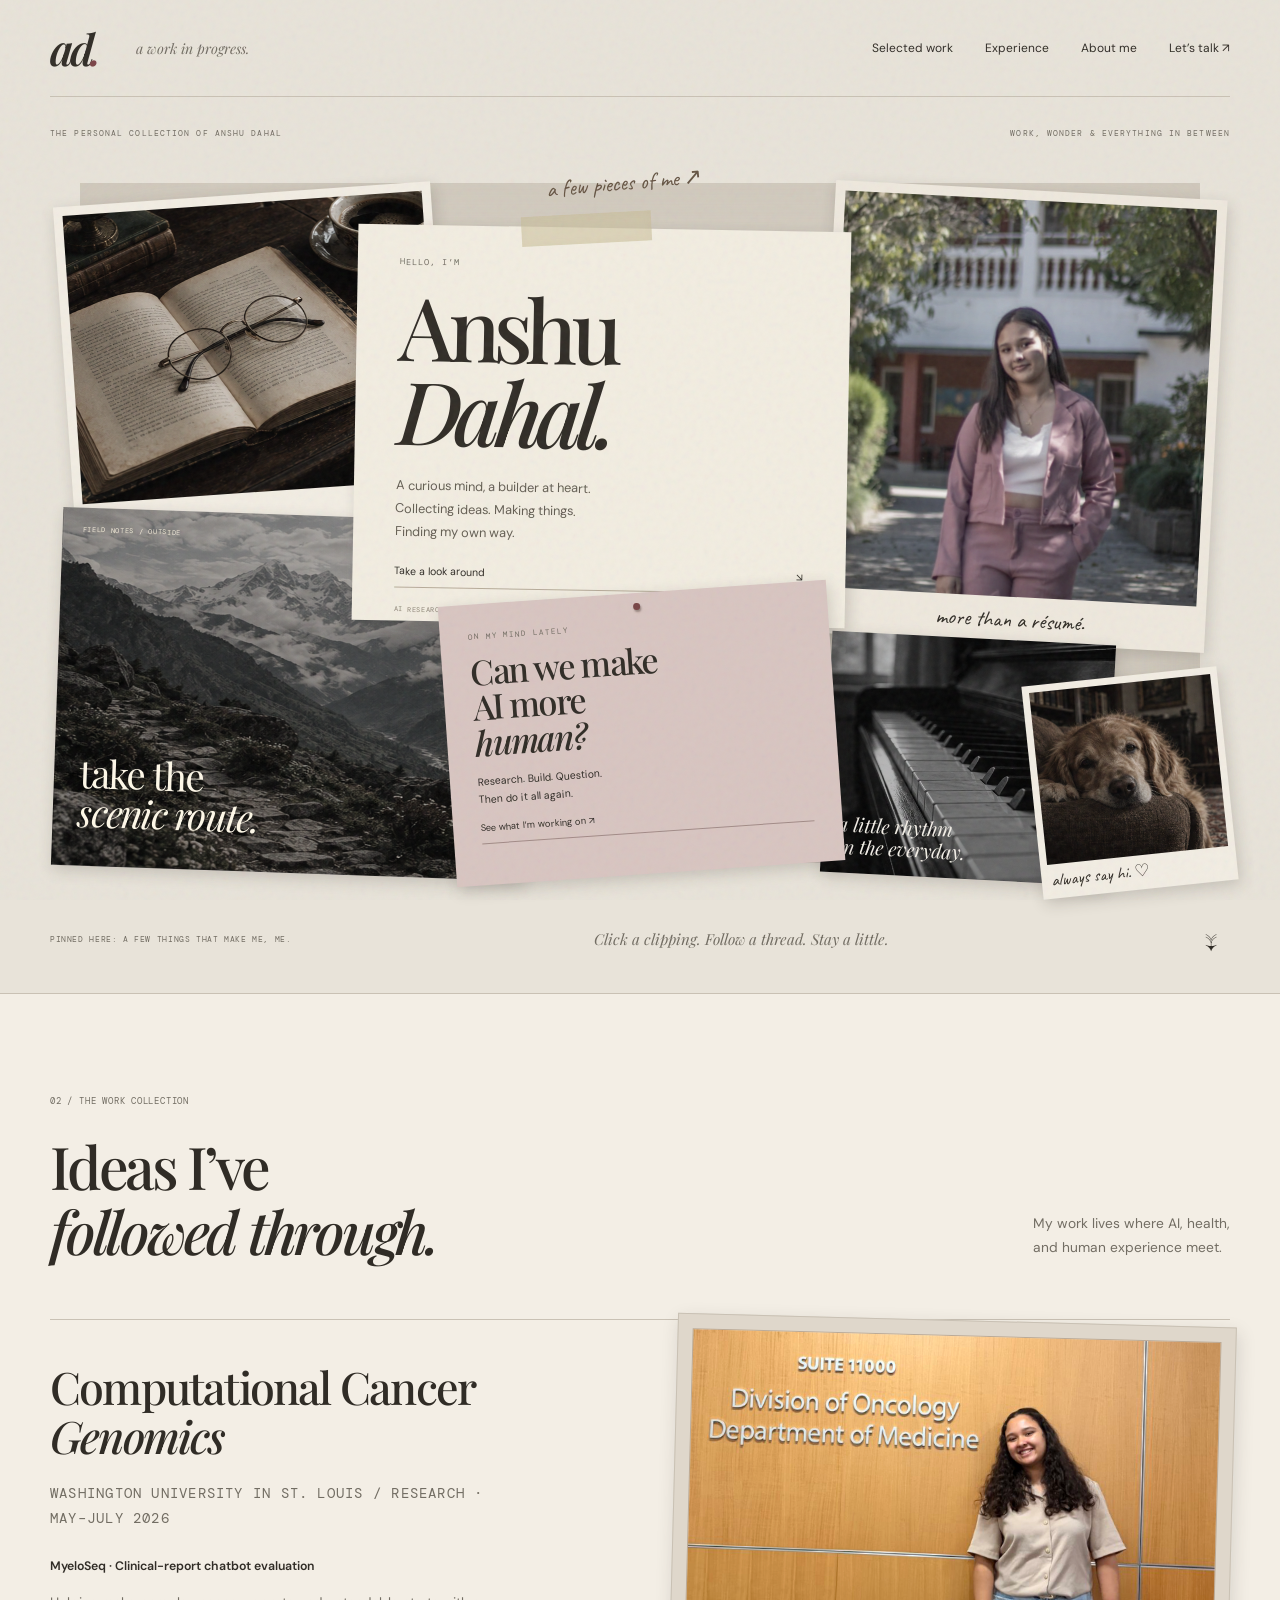
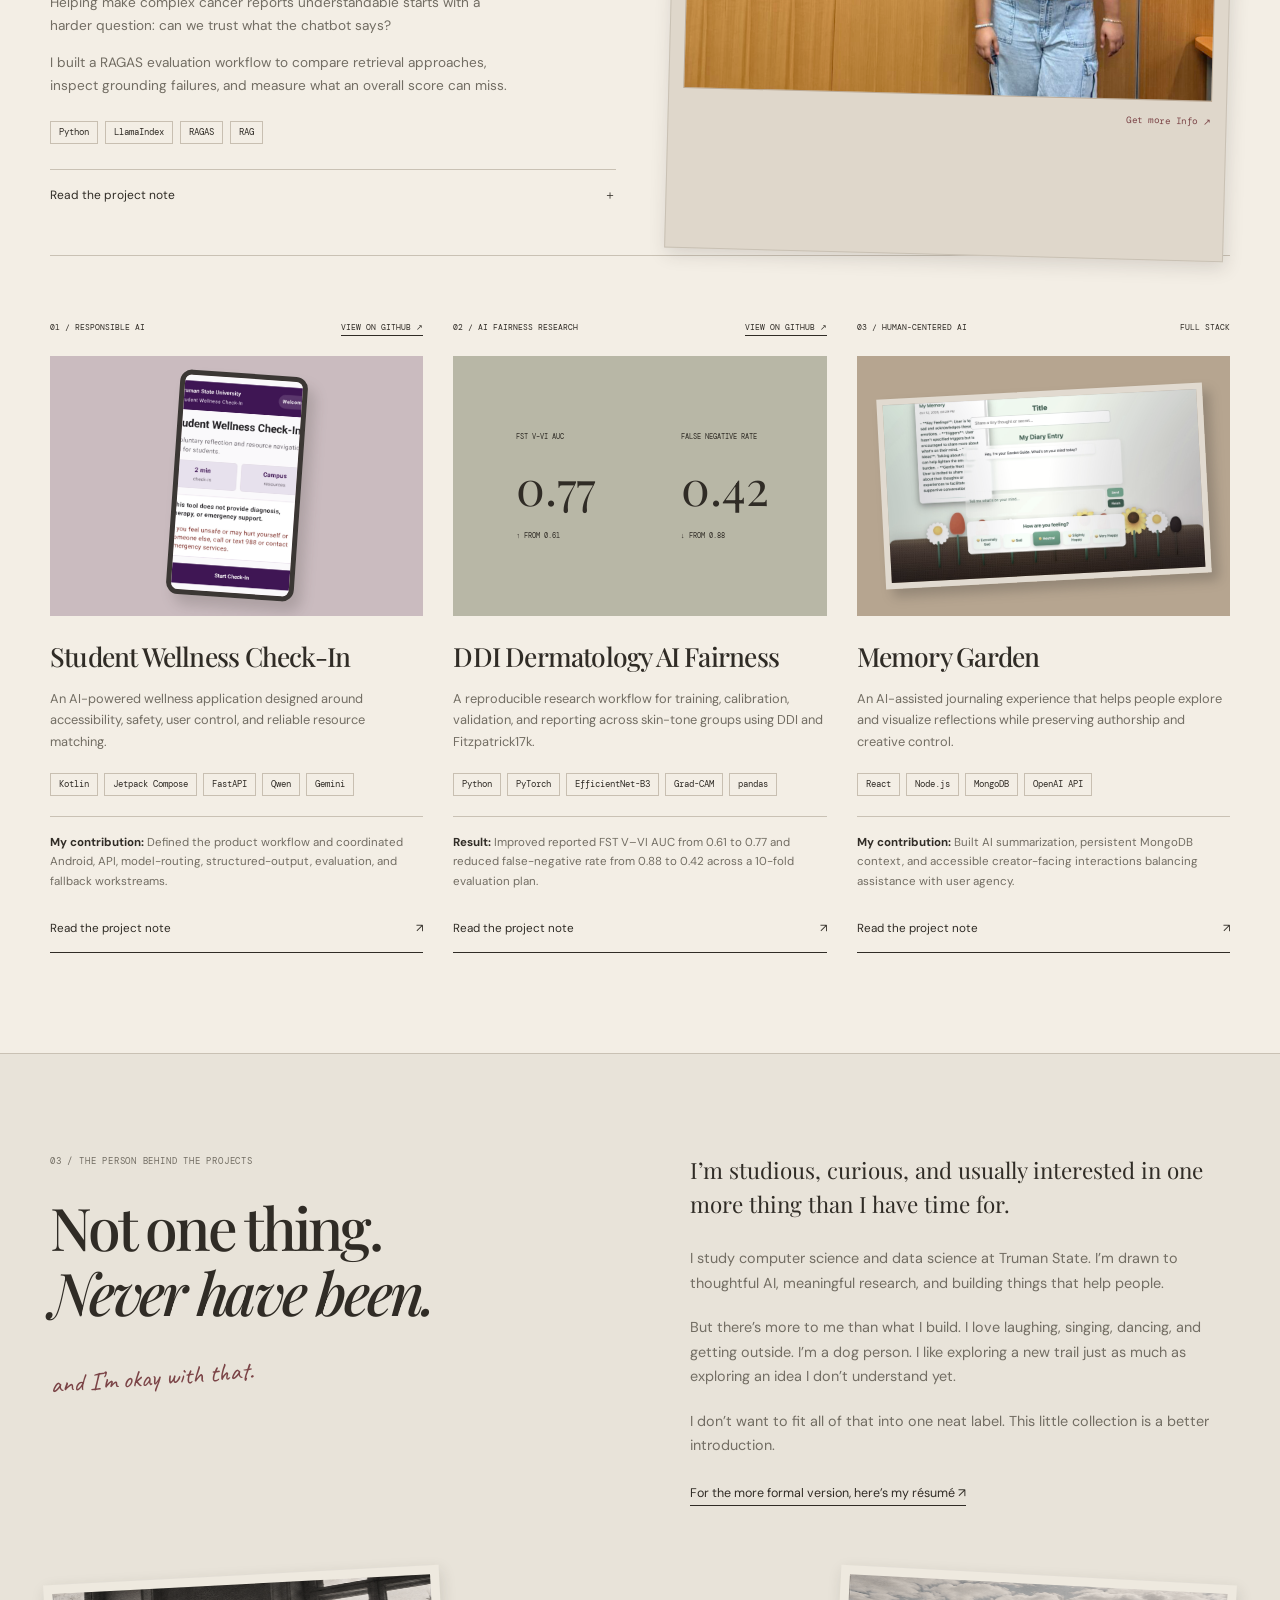
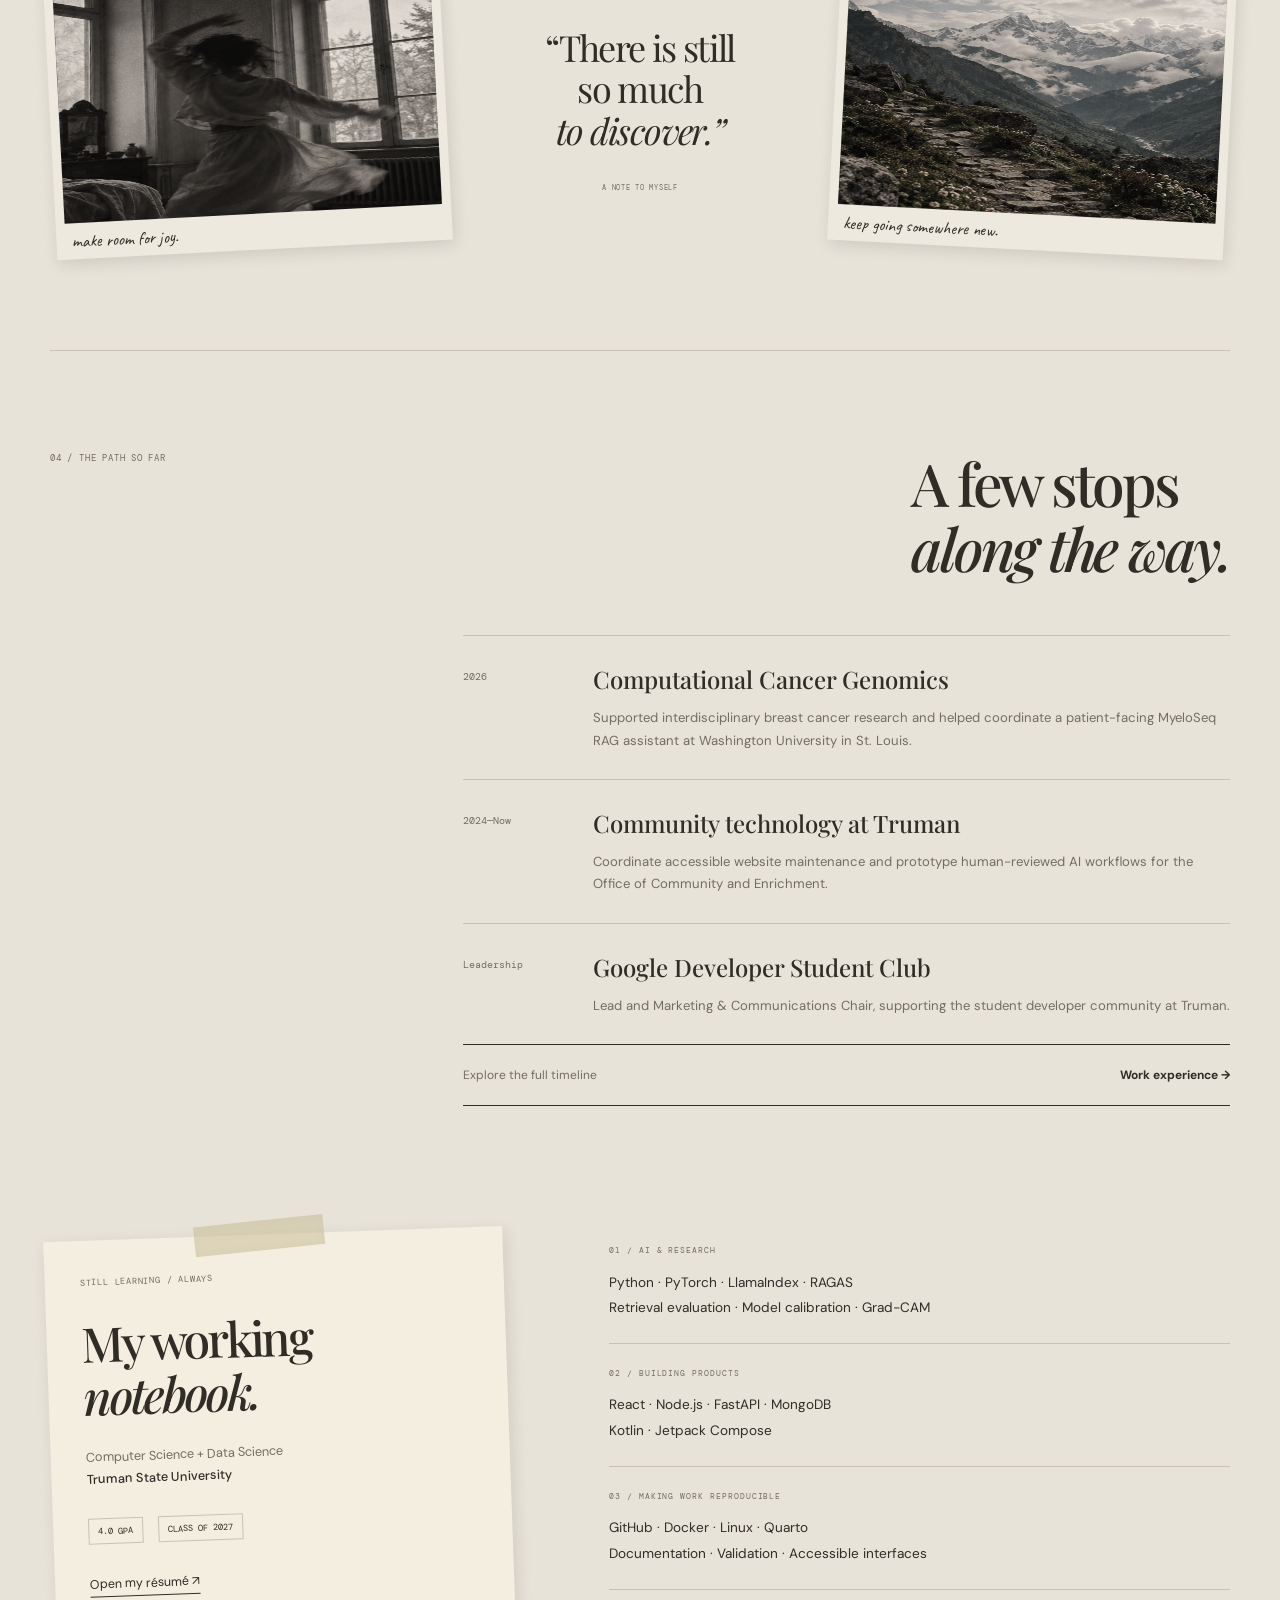
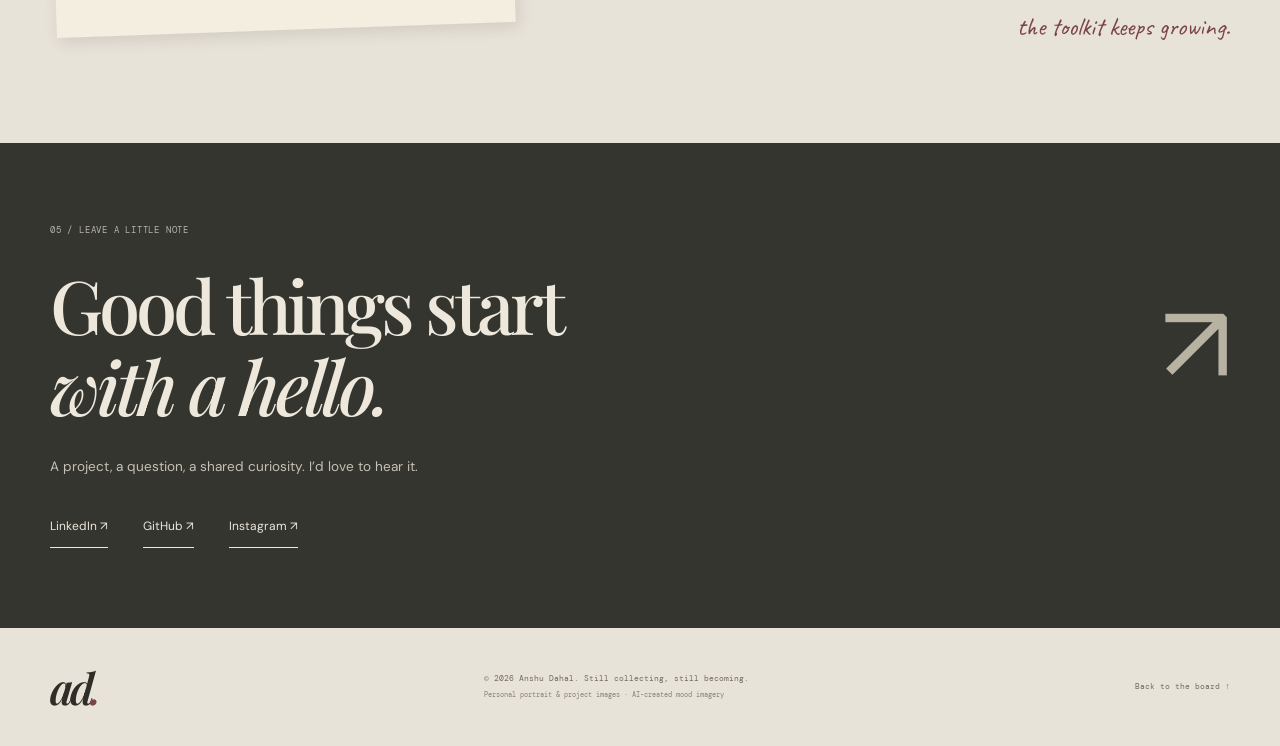
==== commit 7de4b2a4: "Add GitHub link for Student Wellness Check-In" ====
--- a/index.html
+++ b/index.html
@@ -22,7 +22,7 @@
 <section class="section projects-section" id="projects"><div class="shell"><div class="section-title"><div><p class="kicker">02 / THE WORK COLLECTION</p><h2>Ideas I’ve<br><em>followed through.</em></h2></div><p>My work lives where AI, health,<br>and human experience meet.</p></div>
 <article class="featured-project"><div class="featured-copy"><h3>Computational Cancer<br><em>Genomics</em></h3><p class="card-label">WASHINGTON UNIVERSITY IN ST. LOUIS / RESEARCH · MAY–JULY 2026</p><p class="project-name">MyeloSeq · Clinical-report chatbot evaluation</p><p>Helping make complex cancer reports understandable starts with a harder question: can we trust what the chatbot says?</p><p>I built a RAGAS evaluation workflow to compare retrieval approaches, inspect grounding failures, and measure what an overall score can miss.</p><div class="role-tags"><span>Python</span><span>LlamaIndex</span><span>RAGAS</span><span>RAG</span></div><details><summary>Read the project note <span>＋</span></summary><div class="detail-body"><p>I compared metadata-enabled retrieval and reranking using answer relevancy, faithfulness, context precision, and context recall. Breaking results down by topic and difficulty exposed weaknesses on more complex questions.</p><p>The takeaway: finding a relevant passage is only part of answering a question. The retrieved evidence also needs to be complete.</p><a class="underlined" href="work.html#myeloseq">Read the full project story ↗</a></div></details></div><div class="research-visual"><a href="https://lnkd.in/p/getYn_tk" target="_blank" rel="noopener noreferrer" class="research-photo-link" aria-label="View research presentation on LinkedIn"><img class="research-post-photo" src="assets/myeloseq-presentation.jpg?v=new" alt="Anshu Dahal presenting research at Washington University in St. Louis" loading="lazy"><span class="research-photo-caption">Get more Info ↗</span></a></div></article>
       <div class="projects-grid">
-        <article class="project project-green reveal"><div class="project-top"><span>01 / RESPONSIBLE AI</span><span>IN DEVELOPMENT</span></div><div class="project-visual wellness-visual"><img loading="lazy" src="assets/student-wellness.jpg" alt="Student Wellness Check-In welcome screen with check-in time, campus resources, safety notice, and start button"></div><div class="project-copy"><h3>Student Wellness Check-In</h3><p>An AI-powered wellness application designed around accessibility, safety, user control, and reliable resource matching.</p><ul><li>Kotlin</li><li>Jetpack Compose</li><li>FastAPI</li><li>Qwen</li><li>Gemini</li></ul><p class="contribution"><strong>My contribution:</strong> Defined the product workflow and coordinated Android, API, model-routing, structured-output, evaluation, and fallback workstreams.</p><a class="project-story-link" href="work.html#wellness">Read the project note <span>↗</span></a></div></article>
+        <article class="project project-green reveal"><div class="project-top"><span>01 / RESPONSIBLE AI</span><a href="https://github.com/AnshuDahal/StudentWellnessCheckIn" target="_blank" rel="noopener noreferrer">VIEW ON GITHUB ↗</a></div><div class="project-visual wellness-visual"><img loading="lazy" src="assets/student-wellness.jpg" alt="Student Wellness Check-In welcome screen with check-in time, campus resources, safety notice, and start button"></div><div class="project-copy"><h3>Student Wellness Check-In</h3><p>An AI-powered wellness application designed around accessibility, safety, user control, and reliable resource matching.</p><ul><li>Kotlin</li><li>Jetpack Compose</li><li>FastAPI</li><li>Qwen</li><li>Gemini</li></ul><p class="contribution"><strong>My contribution:</strong> Defined the product workflow and coordinated Android, API, model-routing, structured-output, evaluation, and fallback workstreams.</p><a class="project-story-link" href="work.html#wellness">Read the project note <span>↗</span></a></div></article>
         <article class="project project-purple reveal"><div class="project-top"><span>02 / AI FAIRNESS RESEARCH</span><a href="https://github.com/AnshuDahal/ddi_project" target="_blank" rel="noopener noreferrer">VIEW ON GITHUB ↗</a></div><div class="project-visual metric-visual" aria-hidden="true"><div><span>FST V–VI AUC</span><strong>0.77</strong><small>↑ FROM 0.61</small></div><div><span>FALSE NEGATIVE RATE</span><strong>0.42</strong><small>↓ FROM 0.88</small></div></div><div class="project-copy"><h3>DDI Dermatology AI Fairness</h3><p>A reproducible research workflow for training, calibration, validation, and reporting across skin-tone groups using DDI and Fitzpatrick17k.</p><ul><li>Python</li><li>PyTorch</li><li>EfficientNet-B3</li><li>Grad-CAM</li><li>pandas</li></ul><p class="contribution"><strong>Result:</strong> Improved reported FST V–VI AUC from 0.61 to 0.77 and reduced false-negative rate from 0.88 to 0.42 across a 10-fold evaluation plan.</p><a class="project-story-link" href="work.html#ddi">Read the project note <span>↗</span></a></div></article>
         <article class="project project-orange reveal"><div class="project-top"><span>03 / HUMAN-CENTERED AI</span><span>FULL STACK</span></div><div class="project-visual garden-visual"><img loading="lazy" src="assets/memory-garden.jpg" alt="Memory Garden journaling interface with a garden guide, diary entry, and mood check-in options"></div><div class="project-copy"><h3>Memory Garden</h3><p>An AI-assisted journaling experience that helps people explore and visualize reflections while preserving authorship and creative control.</p><ul><li>React</li><li>Node.js</li><li>MongoDB</li><li>OpenAI API</li></ul><p class="contribution"><strong>My contribution:</strong> Built AI summarization, persistent MongoDB context, and accessible creator-facing interactions balancing assistance with user agency.</p><a class="project-story-link" href="work.html#memory-garden">Read the project note <span>↗</span></a></div></article>
       </div>
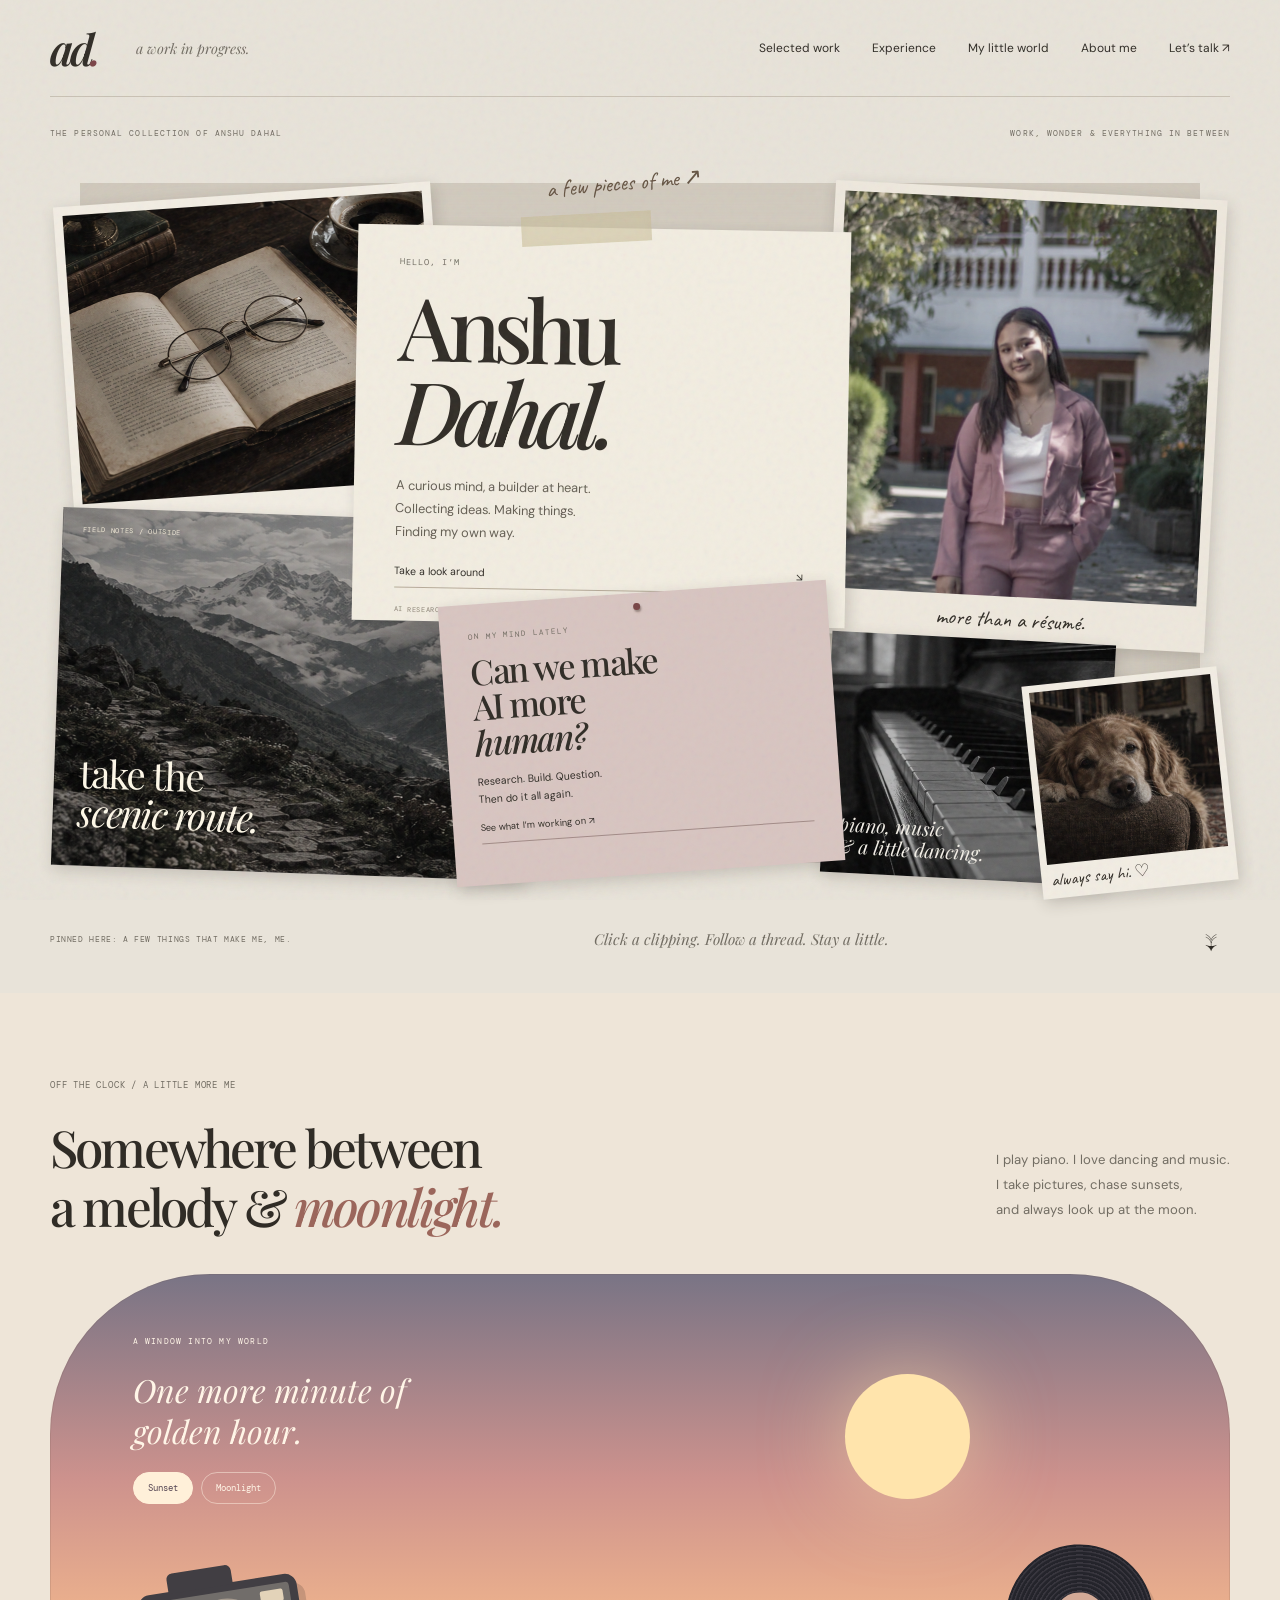
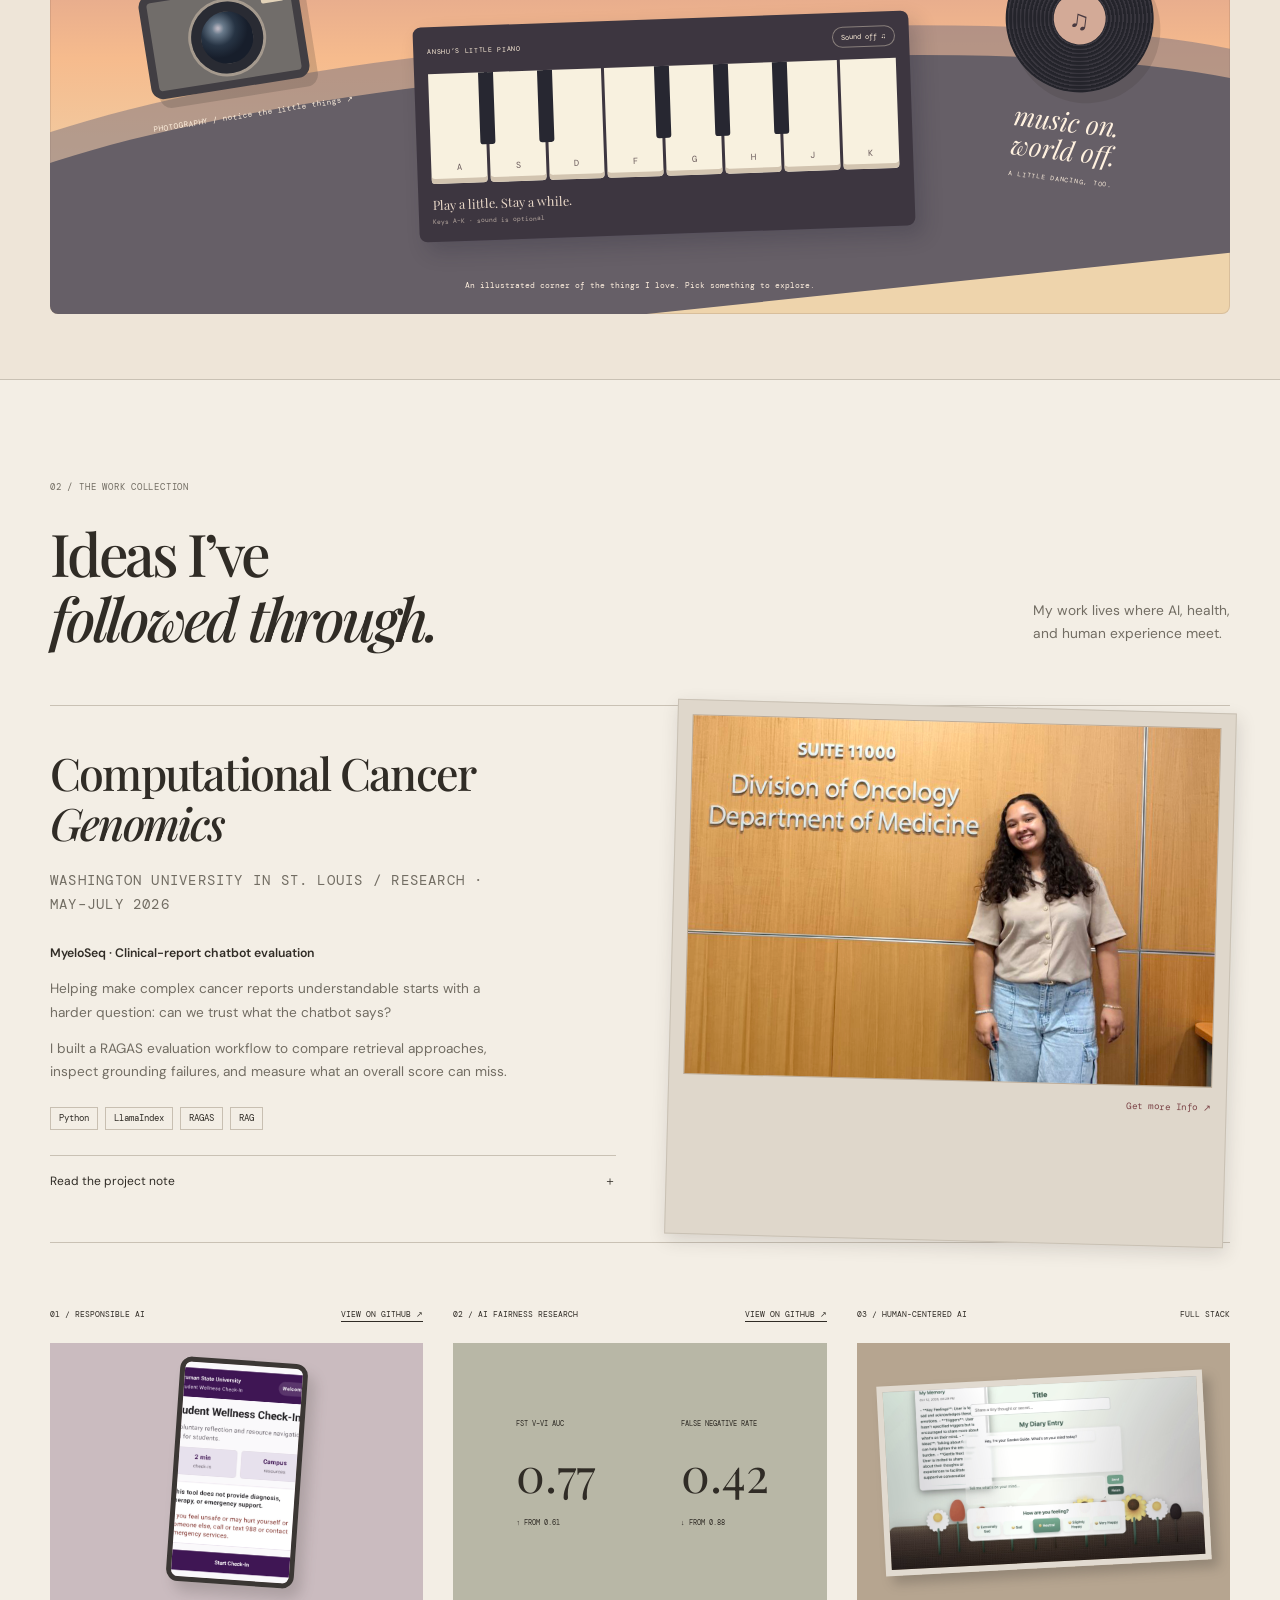
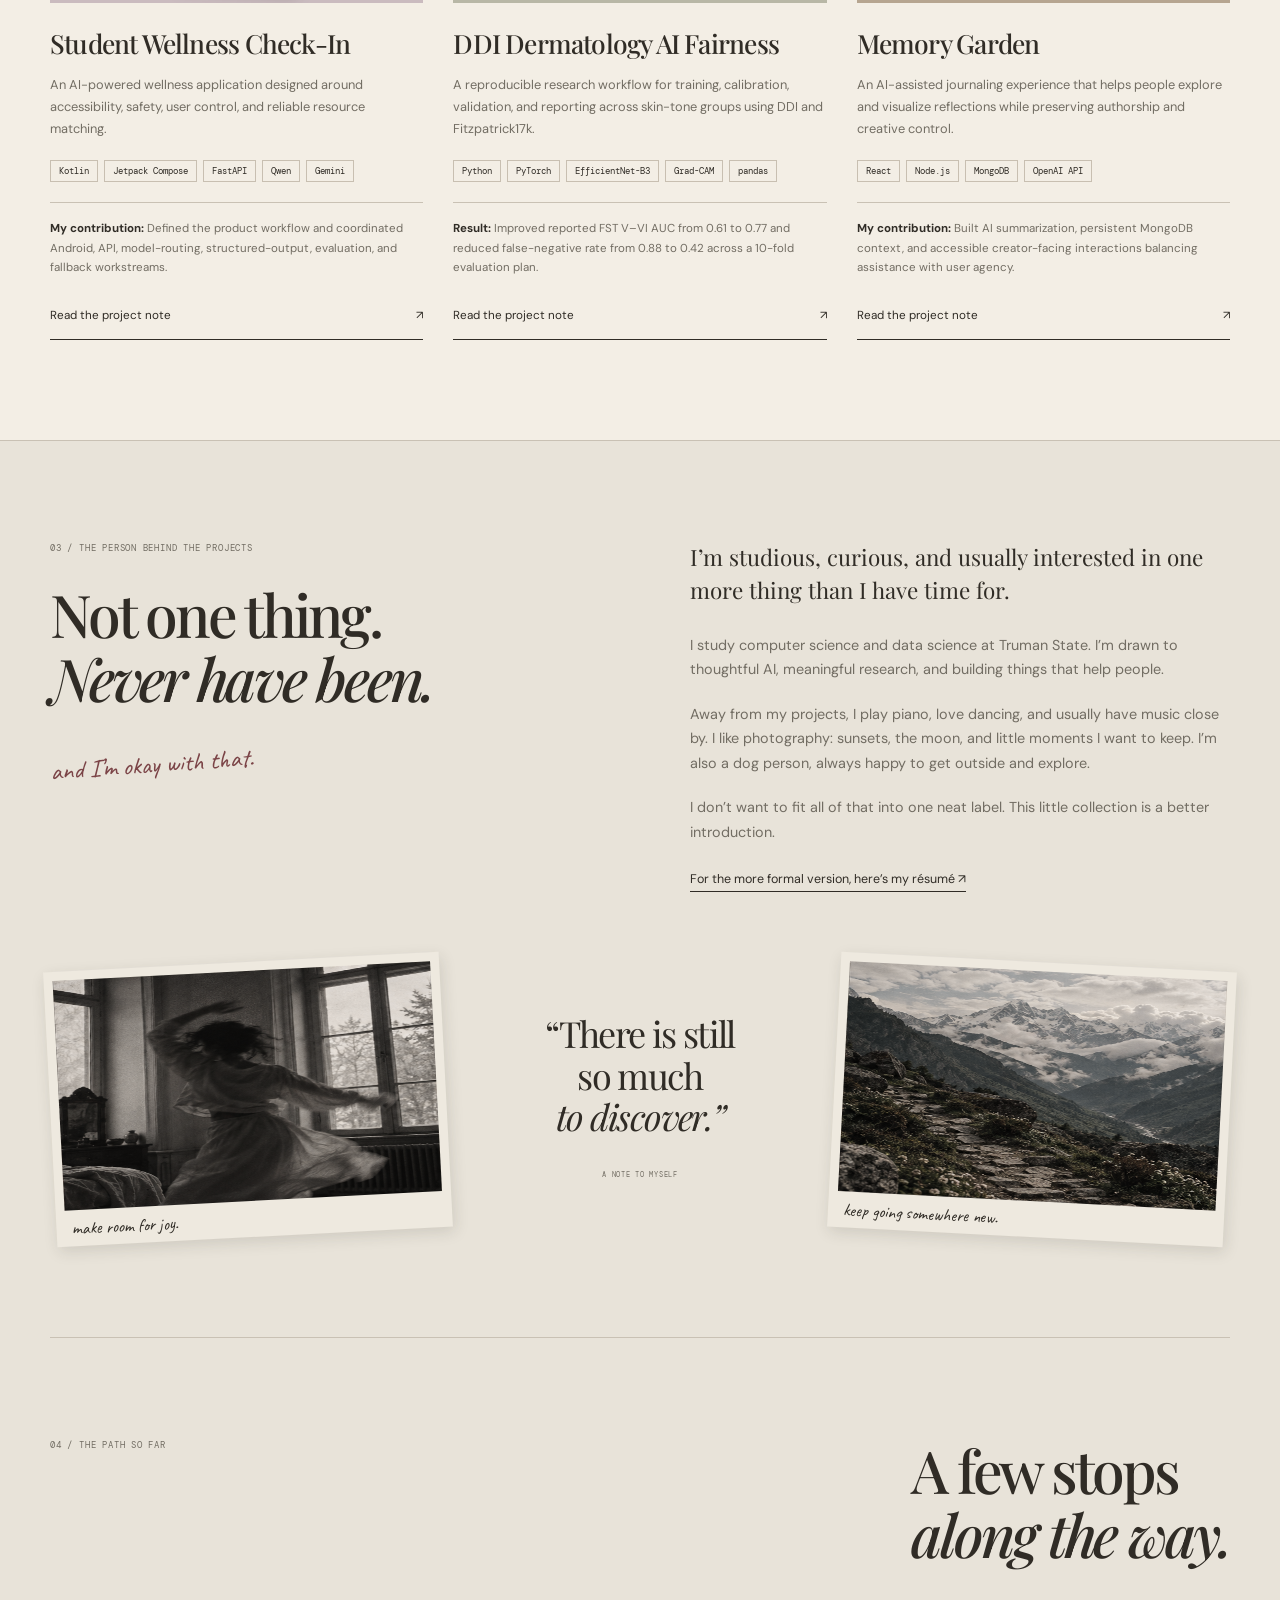
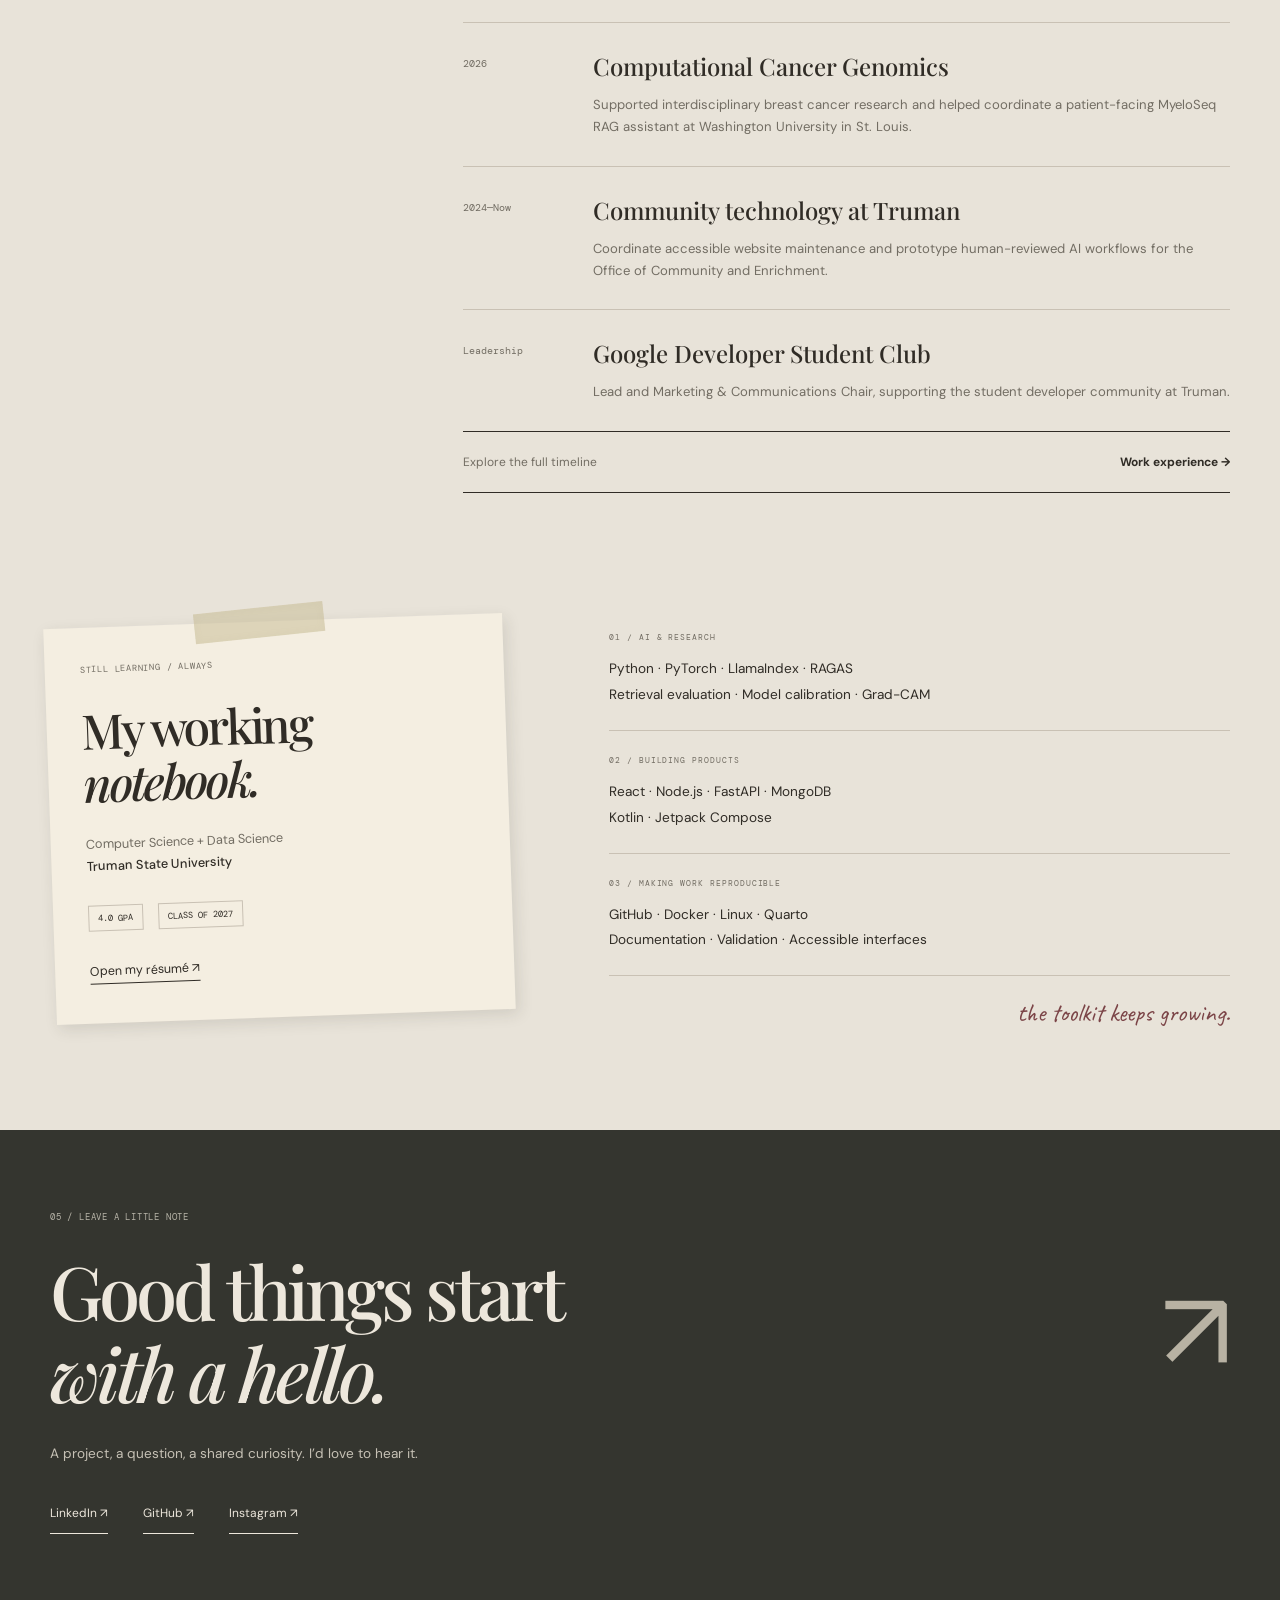
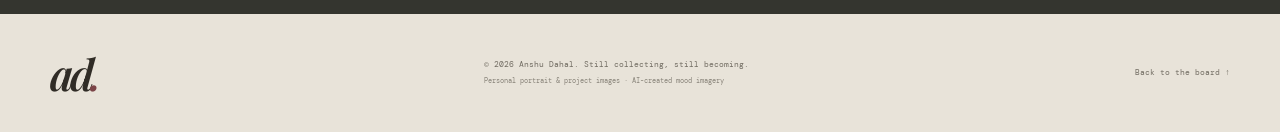
==== commit a4ce086f: "Add interactive personal world with piano photography and moonlight" ====
--- a/index.html
+++ b/index.html
@@ -2,9 +2,9 @@
 <html lang="en"><head><meta charset="UTF-8"><meta name="viewport" content="width=device-width, initial-scale=1.0">
 <meta name="description" content="A collection of work, wonder, and everything in between. The portfolio and vision board of Anshu Dahal — AI researcher, builder, and curious human."><meta name="theme-color" content="#e8e3d9"><title>Anshu Dahal — Work, wonder & everything in between</title>
 <link rel="icon" href="assets/favicon.svg" type="image/svg+xml"><link rel="preconnect" href="https://fonts.googleapis.com"><link rel="preconnect" href="https://fonts.gstatic.com" crossorigin><link href="https://fonts.googleapis.com/css2?family=DM+Mono:wght@400;500&family=DM+Sans:wght@400;500;600;700&family=Playfair+Display:ital,wght@0,500;0,600;0,700;1,500;1,600&family=Caveat:wght@400;500&display=swap" rel="stylesheet">
-<link rel="stylesheet" href="style.css?v=collection-photo-fit"><script src="script.js?v=collection-5" defer></script></head>
+<link rel="stylesheet" href="style.css?v=personal-world-1"><script src="script.js?v=personal-world-1" defer></script></head>
 <body><a class="skip-link" href="#main-content">Skip to content</a>
-<header id="top"><nav class="nav shell" aria-label="Main navigation"><a class="logo" href="index.html" aria-label="Anshu home">ad<span>.</span></a><span class="nav-note">a work in progress.</span><button class="nav-toggle" aria-expanded="false" aria-controls="nav-links">Menu ＋</button><ul class="nav-links" id="nav-links"><li><a href="#projects">Selected work</a></li><li><a href="experience.html">Experience</a></li><li><a href="#about">About me</a></li><li><a href="#contact">Let’s talk ↗</a></li></ul></nav></header>
+<header id="top"><nav class="nav shell" aria-label="Main navigation"><a class="logo" href="index.html" aria-label="Anshu home">ad<span>.</span></a><span class="nav-note">a work in progress.</span><button class="nav-toggle" aria-expanded="false" aria-controls="nav-links">Menu ＋</button><ul class="nav-links" id="nav-links"><li><a href="#projects">Selected work</a></li><li><a href="experience.html">Experience</a></li><li><a href="#personal">My little world</a></li><li><a href="#about">About me</a></li><li><a href="#contact">Let’s talk ↗</a></li></ul></nav></header>
 <main id="main-content">
 <section class="board-intro shell"><p>THE PERSONAL COLLECTION OF ANSHU DAHAL</p><span>WORK, WONDER & EVERYTHING IN BETWEEN</span></section>
 <section class="vision-board shell" aria-label="Anshu’s vision board. Explore the notes and photographs to learn about me.">
@@ -14,11 +14,19 @@
 <button class="board-piece portrait-piece" data-note="hello" aria-label="Meet Anshu"><img src="assets/anshu-portrait.jpg" alt="Anshu Dahal outdoors"><span class="portrait-greeting">GLAD YOU’RE HERE ✦</span><span class="handwritten">more than a résumé.</span></button>
 <button class="board-piece mountain-piece" data-note="explore" aria-label="Open note: take the scenic route"><span class="photo mood-mountains" role="img" aria-label="A winding trail through misty mountains"></span><span class="mountain-caption">take the<br><em>scenic route.</em></span><span class="photo-corner">FIELD NOTES / OUTSIDE</span></button>
 <a class="board-piece research-piece" href="#projects"><span class="pin" aria-hidden="true"></span><span class="mini-label">ON MY MIND LATELY</span><h2>Can we make<br>AI more<br><em>human?</em></h2><span class="research-line"></span><p>Research. Build. Question.<br>Then do it all again.</p><span class="paper-link">See what I’m working on ↗</span></a>
-<button class="board-piece music-piece" data-note="music" aria-label="Open note: a little music, a little movement"><span class="photo mood-piano" role="img" aria-label="Piano keys in soft window light"></span><span class="music-label">a little rhythm<br>in the everyday.</span></button>
+<button class="board-piece music-piece" data-note="music" aria-label="Open note: a little music, a little movement"><span class="photo mood-piano" role="img" aria-label="Piano keys in soft window light"></span><span class="music-label">piano, music<br>& a little dancing.</span></button>
 <button class="board-piece dog-piece" data-note="dogs" aria-label="Open note: definitely a dog person"><span class="photo mood-dog" role="img" aria-label="Golden retriever resting on a sofa"></span><span class="handwritten">always say hi. ♡</span></button>
 <span class="board-scribble" aria-hidden="true">a few pieces of me ↗</span>
 </section>
 <div class="board-footer shell"><span>PINNED HERE: A FEW THINGS THAT MAKE ME, ME.</span><p>Click a clipping. Follow a thread. Stay a little.</p><a href="#projects" aria-label="Scroll to selected work">↓</a></div>
+<section class="personal-world" id="personal" aria-labelledby="personal-title" data-sky="sunset">
+<div class="shell"><div class="personal-heading"><div><p class="kicker">OFF THE CLOCK / A LITTLE MORE ME</p><h2 id="personal-title">Somewhere between<br>a melody & <em>moonlight.</em></h2></div><p>I play piano. I love dancing and music.<br>I take pictures, chase sunsets,<br>and always look up at the moon.</p></div>
+<div class="personal-scene"><div class="scene-stars" aria-hidden="true">✦ · 　　　　　　　 ✧<br>　　　　　·　　　　　　　✦<br>　✧　　　　　　　　　·</div><div class="scene-orb" aria-hidden="true"></div><div class="scene-hills" aria-hidden="true"></div>
+<div class="scene-caption"><span class="mini-label">A WINDOW INTO MY WORLD</span><p id="sky-caption">One more minute of golden hour.</p><div class="sky-controls" role="group" aria-label="Choose the sky"><button type="button" data-sky-choice="sunset" aria-pressed="true">Sunset</button><button type="button" data-sky-choice="moon" aria-pressed="false">Moonlight</button></div></div>
+<button class="camera-object" type="button" aria-label="Take a photograph of the illustrated sky"><span class="camera-top" aria-hidden="true"></span><span class="camera-lens" aria-hidden="true"></span><span class="camera-flash" aria-hidden="true"></span><span class="object-label">PHOTOGRAPHY / notice the little things ↗</span></button>
+<div class="record-object"><button type="button" class="record" aria-label="Spin the record" aria-pressed="false"><span aria-hidden="true">♫</span></button><p>music on.<br><em>world off.</em></p><span class="mini-label">A LITTLE DANCING, TOO.</span></div>
+<div class="piano-object"><div class="piano-top"><span>ANSHU’S LITTLE PIANO</span><button type="button" id="piano-sound" aria-pressed="false">Sound off ♫</button></div><div class="piano-keys" role="group" aria-label="Playable piano. Use the buttons or keyboard keys A S D F G H J K."><button type="button" class="piano-key" data-tone="C" aria-label="Play C, keyboard A"><span>A</span></button><button type="button" class="piano-key" data-tone="D" aria-label="Play D, keyboard S"><span>S</span></button><button type="button" class="piano-key" data-tone="E" aria-label="Play E, keyboard D"><span>D</span></button><button type="button" class="piano-key" data-tone="F" aria-label="Play F, keyboard F"><span>F</span></button><button type="button" class="piano-key" data-tone="G" aria-label="Play G, keyboard G"><span>G</span></button><button type="button" class="piano-key" data-tone="A" aria-label="Play A, keyboard H"><span>H</span></button><button type="button" class="piano-key" data-tone="B" aria-label="Play B, keyboard J"><span>J</span></button><button type="button" class="piano-key" data-tone="C5" aria-label="Play C5, keyboard K"><span>K</span></button></div><p>Play a little. Stay a while. <span>Keys A–K · sound is optional</span></p></div>
+<div class="photo-keepsake" hidden><span class="keepsake-sky" aria-hidden="true"></span><span class="handwritten" id="keepsake-caption">a little light, kept.</span></div><p class="scene-status" id="scene-status" role="status" aria-live="polite">An illustrated corner of the things I love. Pick something to explore.</p></div></div></section>
 <section class="section projects-section" id="projects"><div class="shell"><div class="section-title"><div><p class="kicker">02 / THE WORK COLLECTION</p><h2>Ideas I’ve<br><em>followed through.</em></h2></div><p>My work lives where AI, health,<br>and human experience meet.</p></div>
 <article class="featured-project"><div class="featured-copy"><h3>Computational Cancer<br><em>Genomics</em></h3><p class="card-label">WASHINGTON UNIVERSITY IN ST. LOUIS / RESEARCH · MAY–JULY 2026</p><p class="project-name">MyeloSeq · Clinical-report chatbot evaluation</p><p>Helping make complex cancer reports understandable starts with a harder question: can we trust what the chatbot says?</p><p>I built a RAGAS evaluation workflow to compare retrieval approaches, inspect grounding failures, and measure what an overall score can miss.</p><div class="role-tags"><span>Python</span><span>LlamaIndex</span><span>RAGAS</span><span>RAG</span></div><details><summary>Read the project note <span>＋</span></summary><div class="detail-body"><p>I compared metadata-enabled retrieval and reranking using answer relevancy, faithfulness, context precision, and context recall. Breaking results down by topic and difficulty exposed weaknesses on more complex questions.</p><p>The takeaway: finding a relevant passage is only part of answering a question. The retrieved evidence also needs to be complete.</p><a class="underlined" href="work.html#myeloseq">Read the full project story ↗</a></div></details></div><div class="research-visual"><a href="https://lnkd.in/p/getYn_tk" target="_blank" rel="noopener noreferrer" class="research-photo-link" aria-label="View research presentation on LinkedIn"><img class="research-post-photo" src="assets/myeloseq-presentation.jpg?v=new" alt="Anshu Dahal presenting research at Washington University in St. Louis" loading="lazy"><span class="research-photo-caption">Get more Info ↗</span></a></div></article>
       <div class="projects-grid">
@@ -27,9 +35,9 @@
         <article class="project project-orange reveal"><div class="project-top"><span>03 / HUMAN-CENTERED AI</span><span>FULL STACK</span></div><div class="project-visual garden-visual"><img loading="lazy" src="assets/memory-garden.jpg" alt="Memory Garden journaling interface with a garden guide, diary entry, and mood check-in options"></div><div class="project-copy"><h3>Memory Garden</h3><p>An AI-assisted journaling experience that helps people explore and visualize reflections while preserving authorship and creative control.</p><ul><li>React</li><li>Node.js</li><li>MongoDB</li><li>OpenAI API</li></ul><p class="contribution"><strong>My contribution:</strong> Built AI summarization, persistent MongoDB context, and accessible creator-facing interactions balancing assistance with user agency.</p><a class="project-story-link" href="work.html#memory-garden">Read the project note <span>↗</span></a></div></article>
       </div>
 </div></section>
-<section class="section shell about-section" id="about"><div class="about-title"><p class="kicker">03 / THE PERSON BEHIND THE PROJECTS</p><h2>Not one thing.<br><em>Never have been.</em></h2><span class="handwritten">and I’m okay with that.</span></div><div class="about-copy"><p class="lead">I’m studious, curious, and usually interested in one more thing than I have time for.</p><p>I study computer science and data science at Truman State. I’m drawn to thoughtful AI, meaningful research, and building things that help people.</p><p>But there’s more to me than what I build. I love laughing, singing, dancing, and getting outside. I’m a dog person. I like exploring a new trail just as much as exploring an idea I don’t understand yet.</p><p>I don’t want to fit all of that into one neat label. This little collection is a better introduction.</p><a class="underlined" href="assets/Anshu-Dahal-Resume.pdf" target="_blank" rel="noopener">For the more formal version, here’s my résumé ↗</a></div><div class="life-strip"><button class="life-photo" data-note="music"><span class="photo mood-dance" role="img" aria-label="An atmospheric photograph of a dancer in window light"></span><span>make room for joy.</span></button><div class="life-quote"><p>“There is still<br>so much<br><em>to discover.”</em></p><span>A NOTE TO MYSELF</span></div><button class="life-photo" data-note="explore"><span class="photo mood-mountains" role="img" aria-label="Misty mountains and a trail"></span><span>keep going somewhere new.</span></button></div></section>
+<section class="section shell about-section" id="about"><div class="about-title"><p class="kicker">03 / THE PERSON BEHIND THE PROJECTS</p><h2>Not one thing.<br><em>Never have been.</em></h2><span class="handwritten">and I’m okay with that.</span></div><div class="about-copy"><p class="lead">I’m studious, curious, and usually interested in one more thing than I have time for.</p><p>I study computer science and data science at Truman State. I’m drawn to thoughtful AI, meaningful research, and building things that help people.</p><p>Away from my projects, I play piano, love dancing, and usually have music close by. I like photography: sunsets, the moon, and little moments I want to keep. I’m also a dog person, always happy to get outside and explore.</p><p>I don’t want to fit all of that into one neat label. This little collection is a better introduction.</p><a class="underlined" href="assets/Anshu_Dahal_Resume.pdf" target="_blank" rel="noopener">For the more formal version, here’s my résumé ↗</a></div><div class="life-strip"><button class="life-photo" data-note="music"><span class="photo mood-dance" role="img" aria-label="An atmospheric photograph of a dancer in window light"></span><span>make room for joy.</span></button><div class="life-quote"><p>“There is still<br>so much<br><em>to discover.”</em></p><span>A NOTE TO MYSELF</span></div><button class="life-photo" data-note="explore"><span class="photo mood-mountains" role="img" aria-label="Misty mountains and a trail"></span><span>keep going somewhere new.</span></button></div></section>
     <section class="section shell journey" id="journey"><div class="section-title reveal"><p class="kicker"><span></span> 04 / THE PATH SO FAR</p><h2>A few stops<br><em>along the way.</em></h2></div><div class="timeline"><article class="timeline-item reveal"><span class="timeline-year">2026</span><div><h3>Computational Cancer Genomics</h3><p>Supported interdisciplinary breast cancer research and helped coordinate a patient-facing MyeloSeq RAG assistant at Washington University in St. Louis.</p></div></article><article class="timeline-item reveal"><span class="timeline-year">2024—Now</span><div><h3>Community technology at Truman</h3><p>Coordinate accessible website maintenance and prototype human-reviewed AI workflows for the Office of Community and Enrichment.</p></div></article><article class="timeline-item reveal"><span class="timeline-year">Leadership</span><div><h3>Google Developer Student Club</h3><p>Lead and Marketing &amp; Communications Chair, supporting the student developer community at Truman.</p></div></article></div><a class="experience-banner reveal" href="experience.html"><span>Explore the full timeline</span><strong>Work experience →</strong></a></section>
-<section class="toolkit shell" aria-labelledby="toolkit-title"><div class="education-note"><span class="tape" aria-hidden="true"></span><p class="kicker">STILL LEARNING / ALWAYS</p><h2 id="toolkit-title">My working<br><em>notebook.</em></h2><p>Computer Science + Data Science<br><strong>Truman State University</strong></p><div class="education-facts"><span>4.0 GPA</span><span>CLASS OF 2027</span></div><a class="underlined" href="assets/Anshu-Dahal-Resume.pdf" target="_blank" rel="noopener">Open my résumé ↗</a></div><div class="toolkit-lists"><div><span class="mini-label">01 / AI & RESEARCH</span><p>Python · PyTorch · LlamaIndex · RAGAS<br>Retrieval evaluation · Model calibration · Grad-CAM</p></div><div><span class="mini-label">02 / BUILDING PRODUCTS</span><p>React · Node.js · FastAPI · MongoDB<br>Kotlin · Jetpack Compose</p></div><div><span class="mini-label">03 / MAKING WORK REPRODUCIBLE</span><p>GitHub · Docker · Linux · Quarto<br>Documentation · Validation · Accessible interfaces</p></div><span class="handwritten">the toolkit keeps growing.</span></div></section><section class="contact" id="contact"><div class="shell"><p class="kicker">05 / LEAVE A LITTLE NOTE</p><div class="contact-heading"><h2>Good things start<br><em>with a hello.</em></h2><span aria-hidden="true">↗</span></div><p>A project, a question, a shared curiosity. I’d love to hear it.</p><div class="social-links"><a class="contact-link" href="https://www.linkedin.com/in/anshu112/" target="_blank" rel="noopener noreferrer">LinkedIn ↗</a><a class="contact-link" href="https://github.com/AnshuDahal" target="_blank" rel="noopener noreferrer">GitHub ↗</a><a class="contact-link" href="https://www.instagram.com/anshu__dahal/" target="_blank" rel="noopener noreferrer">Instagram ↗</a></div></div></section>
+<section class="toolkit shell" aria-labelledby="toolkit-title"><div class="education-note"><span class="tape" aria-hidden="true"></span><p class="kicker">STILL LEARNING / ALWAYS</p><h2 id="toolkit-title">My working<br><em>notebook.</em></h2><p>Computer Science + Data Science<br><strong>Truman State University</strong></p><div class="education-facts"><span>4.0 GPA</span><span>CLASS OF 2027</span></div><a class="underlined" href="assets/Anshu_Dahal_Resume.pdf" target="_blank" rel="noopener">Open my résumé ↗</a></div><div class="toolkit-lists"><div><span class="mini-label">01 / AI & RESEARCH</span><p>Python · PyTorch · LlamaIndex · RAGAS<br>Retrieval evaluation · Model calibration · Grad-CAM</p></div><div><span class="mini-label">02 / BUILDING PRODUCTS</span><p>React · Node.js · FastAPI · MongoDB<br>Kotlin · Jetpack Compose</p></div><div><span class="mini-label">03 / MAKING WORK REPRODUCIBLE</span><p>GitHub · Docker · Linux · Quarto<br>Documentation · Validation · Accessible interfaces</p></div><span class="handwritten">the toolkit keeps growing.</span></div></section><section class="contact" id="contact"><div class="shell"><p class="kicker">05 / LEAVE A LITTLE NOTE</p><div class="contact-heading"><h2>Good things start<br><em>with a hello.</em></h2><span aria-hidden="true">↗</span></div><p>A project, a question, a shared curiosity. I’d love to hear it.</p><div class="social-links"><a class="contact-link" href="https://www.linkedin.com/in/anshu112/" target="_blank" rel="noopener noreferrer">LinkedIn ↗</a><a class="contact-link" href="https://github.com/AnshuDahal" target="_blank" rel="noopener noreferrer">GitHub ↗</a><a class="contact-link" href="https://www.instagram.com/anshu__dahal/" target="_blank" rel="noopener noreferrer">Instagram ↗</a></div></div></section>
 </main><footer class="site-footer shell"><a class="logo" href="#top">ad<span>.</span></a><p>© <span id="year">2026</span> Anshu Dahal. Still collecting, still becoming.<br><small>Personal portrait & project images · AI-created mood imagery</small></p><a href="#top">Back to the board ↑</a></footer>
 <dialog id="note-dialog" aria-labelledby="note-title"><button class="note-close" aria-label="Close note">Close ×</button><p class="kicker" id="note-label">A PERSONAL NOTE</p><h2 id="note-title"></h2><p id="note-body"></p><span class="handwritten">— Anshu</span></dialog>
 </body></html>
--- a/style.css
+++ b/style.css
@@ -19,3 +19,12 @@
 .research-photo-link{display:flex;flex-direction:column;gap:10px;text-decoration:none;color:inherit}
 .research-post-photo{display:block;width:100%;max-height:360px;object-fit:cover;object-position:center top;border:1px solid #baa996;filter:contrast(1.02)}
 .research-photo-caption{display:inline-flex;align-items:center;justify-content:flex-end;font:.58rem var(--mono);color:var(--accent);letter-spacing:.05em;padding-top:4px}
+
+/* A personal corner: light, music, and things worth noticing. */
+.personal-world{padding:85px 0 65px;background:#eee5d8;scroll-margin-top:24px}.personal-heading{display:flex;justify-content:space-between;gap:40px;align-items:end;margin-bottom:38px}.personal-heading h2{font-size:clamp(2.3rem,4vw,4rem);line-height:1.15}.personal-heading h2 em{color:#9b665b}.personal-heading>p{font-size:.82rem;color:var(--muted);line-height:1.9}.personal-scene{position:relative;isolation:isolate;min-height:640px;border-radius:160px 160px 8px 8px;overflow:hidden;background:linear-gradient(#797485 0%,#cd928d 32%,#f6bb8d 60%,#eed4ac 85%);box-shadow:inset 0 0 0 1px #6b53482b;transition:background 1s}.personal-world[data-sky="moon"] .personal-scene{background:linear-gradient(#202a43,#4e5675 52%,#a78d9a)}.scene-orb{position:absolute;width:125px;height:125px;right:22%;top:100px;border-radius:50%;background:#ffe4ac;box-shadow:0 0 80px #ffe4ac88;transition:all 1s}.personal-world[data-sky="moon"] .scene-orb{width:88px;height:88px;background:#f3e9d3;box-shadow:0 0 60px #f3e9d355}.scene-stars{position:absolute;inset:40px 10% auto;color:#f5e9cb;font-size:24px;line-height:3;opacity:0;transition:opacity 1s}.personal-world[data-sky="moon"] .scene-stars{opacity:1}.scene-hills{position:absolute;z-index:-1;bottom:0;left:-10%;width:120%;height:250px;background:#665f67;border-radius:50% 75% 0 0;transform:rotate(-6deg);box-shadow:0 -30px 0 #80747e88}.scene-caption{position:absolute;left:7%;top:60px;max-width:330px;color:#fff5e7}.scene-caption .mini-label{font-size:.5rem;letter-spacing:.15em}.scene-caption>p{font:italic 2rem/1.3 var(--serif);margin:20px 0}.sky-controls{display:flex;gap:8px}.sky-controls button{font:.58rem var(--mono);padding:9px 14px;border:1px solid #fff7e675;background:transparent;color:inherit;border-radius:30px;cursor:pointer}.sky-controls button[aria-pressed="true"]{background:#fff0d9;color:#554653;border-color:#fff0d9}.camera-object{position:absolute;left:8%;top:310px;width:160px;height:105px;border:8px solid #413e43;border-radius:12px;background:#716d6a;transform:rotate(-9deg);cursor:pointer;box-shadow:7px 10px 0 #302c2630}.camera-top{position:absolute;left:24px;top:-26px;width:65px;height:20px;background:#413e43;border-radius:6px 6px 0 0}.camera-lens{position:absolute;left:39px;top:10px;width:72px;height:72px;border:10px solid #292b33;border-radius:50%;background:radial-gradient(circle at 35% 30%,#b9b5c0 2%,#697a8b 12%,#273444 35%,#171e2b 60%);box-shadow:0 0 0 3px #a59a8e}.camera-flash{position:absolute;right:7px;top:6px;width:23px;height:12px;border-radius:2px;background:#e3d3b9}.object-label{position:absolute;left:-12px;top:120px;white-space:nowrap;font:.48rem var(--mono);color:#fff1df}.camera-object:hover{transform:rotate(-5deg) translateY(-4px)}.record-object{position:absolute;right:7%;top:270px;text-align:center;color:#fff1df;transform:rotate(7deg)}.record{display:grid;place-items:center;width:148px;height:148px;border:0;border-radius:50%;background:repeating-radial-gradient(circle,#24242b 0 2px,#38363e 3px 4px);box-shadow:8px 10px 0 #302c2625;cursor:pointer;color:#483a40}.record>span{display:grid;place-items:center;width:52px;height:52px;border-radius:50%;background:#d3aa97;font:1.7rem var(--serif)}.record[aria-pressed="true"]{animation:record-spin 5s linear infinite}.record-object>p{font:italic 1.65rem/1.1 var(--serif);margin:15px 0 10px}.record-object>.mini-label{font-size:.4rem}.piano-object{position:absolute;left:31%;bottom:80px;width:42%;padding:14px 14px 4px;background:#3d3640;border-radius:8px;box-shadow:8px 10px 20px #211e3338;transform:rotate(-2deg);color:#fff0db}.piano-top{display:flex;justify-content:space-between;gap:10px;align-items:center;margin-bottom:12px;font:.42rem var(--mono);letter-spacing:.1em}.piano-top button{font:.45rem var(--mono);border:1px solid #f8ead266;color:inherit;background:none;border-radius:12px;padding:5px 8px;cursor:pointer}.piano-keys{display:flex;height:110px;gap:3px}.piano-key{position:relative;flex:1;border:0;border-radius:0 0 4px 4px;background:#f8f1df;color:#6b5c5c;cursor:pointer;box-shadow:inset 0 -5px #d2c4b0}.piano-key:not(:nth-child(3)):not(:nth-child(7)):not(:last-child):after{content:"";position:absolute;right:-9px;top:0;z-index:1;width:15px;height:65%;background:#272731;border-radius:0 0 3px 3px;pointer-events:none}.piano-key>span{position:absolute;bottom:10px;left:0;right:0;font:.55rem var(--mono)}.piano-key:hover{background:#ead5c1}.piano-key.playing{animation:key-press .4s}.piano-object>p{font:.8rem var(--serif);margin:12px 0;color:#e9d8c8}.piano-object>p>span{display:block;font:.4rem var(--mono);opacity:.7;margin-top:5px}.scene-status{position:absolute;bottom:15px;left:6%;right:6%;text-align:center;font:.49rem/1.6 var(--mono);color:#fff0df}.photo-keepsake{position:absolute;right:24%;top:225px;transform:rotate(8deg);width:130px;background:#fcf2e3;padding:8px 8px 25px;box-shadow:3px 5px 15px #302c2640;pointer-events:none}.photo-keepsake[hidden]{display:none}.keepsake-sky{display:block;height:95px;background:radial-gradient(circle at 65% 45%,#ffe6ad 0 14%,transparent 15%),linear-gradient(#8a7b92,#efa78a,#f0cd9c)}.photo-keepsake[data-sky="moon"] .keepsake-sky{background:radial-gradient(circle at 65% 35%,#f5e8cb 0 10%,transparent 11%),linear-gradient(#252c48,#8b8198)}.photo-keepsake .handwritten{position:absolute;bottom:3px;left:6px;right:6px;text-align:center;font-size:.75rem;color:#715953}.personal-world button:focus-visible{outline:3px solid #fff;outline-offset:5px}@keyframes record-spin{to{transform:rotate(360deg)}}@keyframes key-press{0%,70%{background:#d6ab91;transform:translateY(3px)}100%{transform:translateY(0)}}
+@media(max-width:800px){.personal-heading{display:block}.personal-heading>p{margin-top:22px}.personal-scene{min-height:740px;border-radius:90px 90px 8px 8px}.scene-caption{top:50px;left:8%;max-width:240px}.scene-caption>p{font-size:1.65rem}.scene-orb{right:12%;top:180px;width:90px;height:90px}.camera-object{top:330px;left:12%;transform:scale(.85) rotate(-9deg)}.record-object{top:320px;right:10%}.record{width:120px;height:120px}.piano-object{left:12%;width:76%;bottom:75px}.photo-keepsake{top:180px;right:5%;width:100px;transform:rotate(8deg) scale(.8)}.scene-status{font-size:.45rem}.personal-world{padding-block:60px}.object-label{font-size:.42rem}}
+@media(max-width:420px){.camera-object{left:5%;transform:scale(.7) rotate(-9deg);transform-origin:left center}.record-object{right:7%}.record{width:100px;height:100px}.record-object>p{font-size:1.35rem}.piano-object{left:7%;width:86%}.scene-caption{max-width:210px}.scene-orb{right:9%;top:210px;width:65px;height:65px}.personal-world[data-sky="moon"] .scene-orb{width:60px;height:60px}.personal-scene{min-height:720px}}
+@media(prefers-reduced-motion:reduce){.personal-scene,.scene-orb,.scene-stars{transition:none}.record[aria-pressed="true"],.piano-key.playing{animation:none}.record[aria-pressed="true"]{outline:3px solid #d3aa97;outline-offset:5px}}
+
+.scene-caption .mini-label,.record-object>.mini-label{color:inherit}.piano-key:not(:nth-child(3)):not(:nth-child(7)):not(:last-child)::after{content:""}
+@media(max-width:800px){.record-object>p{position:absolute;top:-58px;left:0;right:0;font-size:1.25rem;margin:0}.record-object>.mini-label{display:none}}
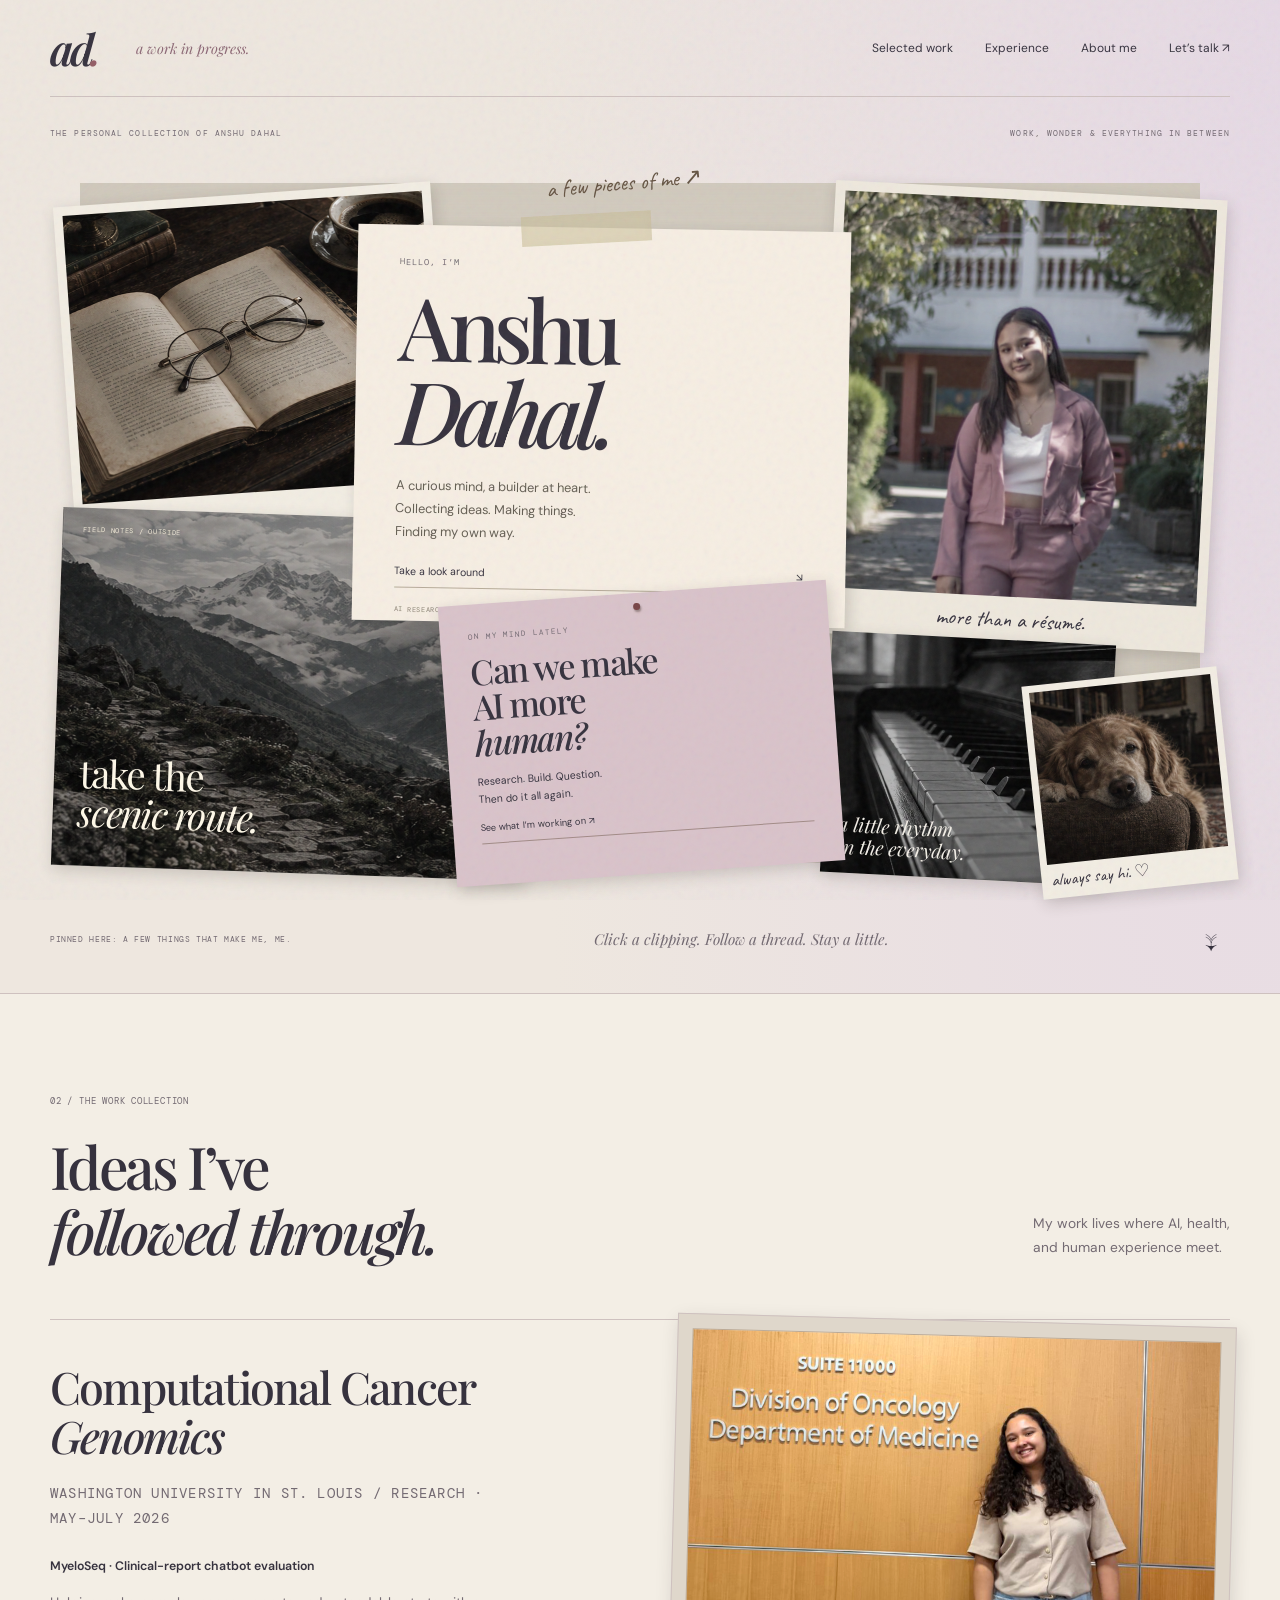
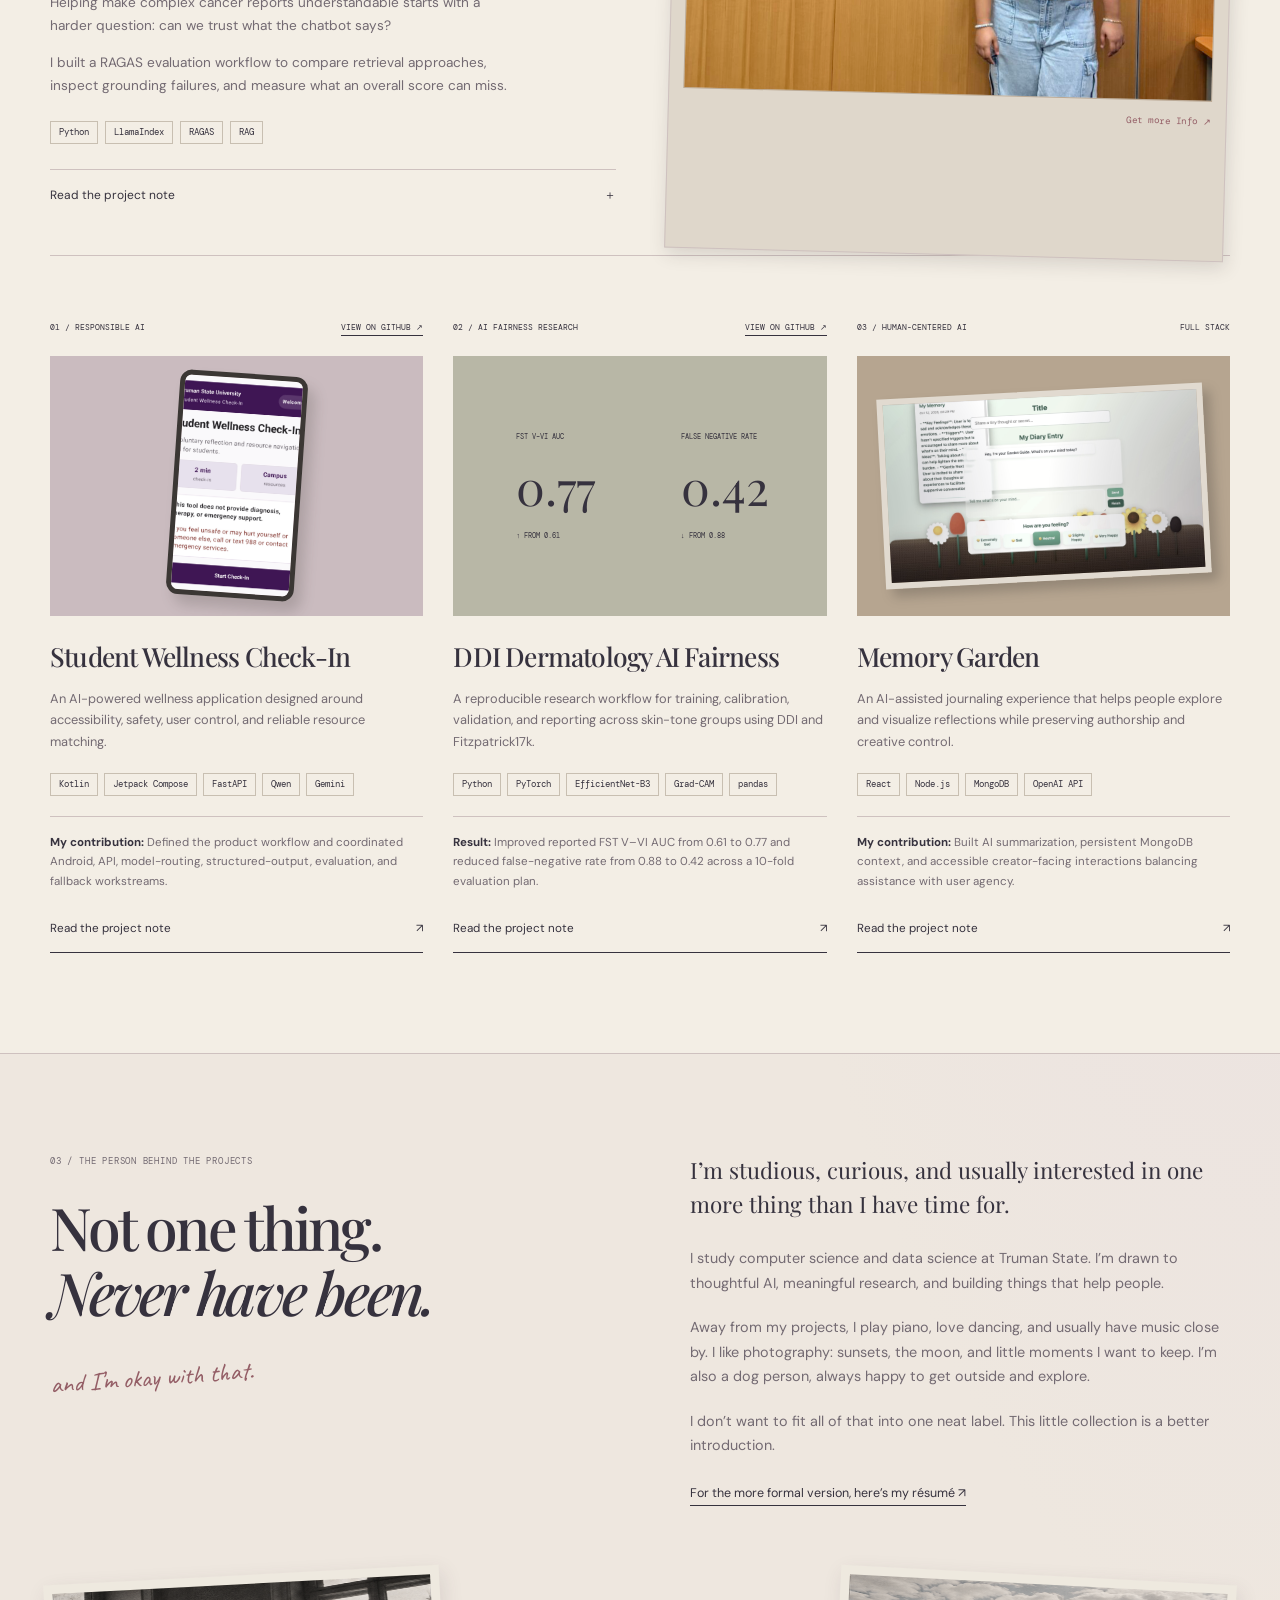
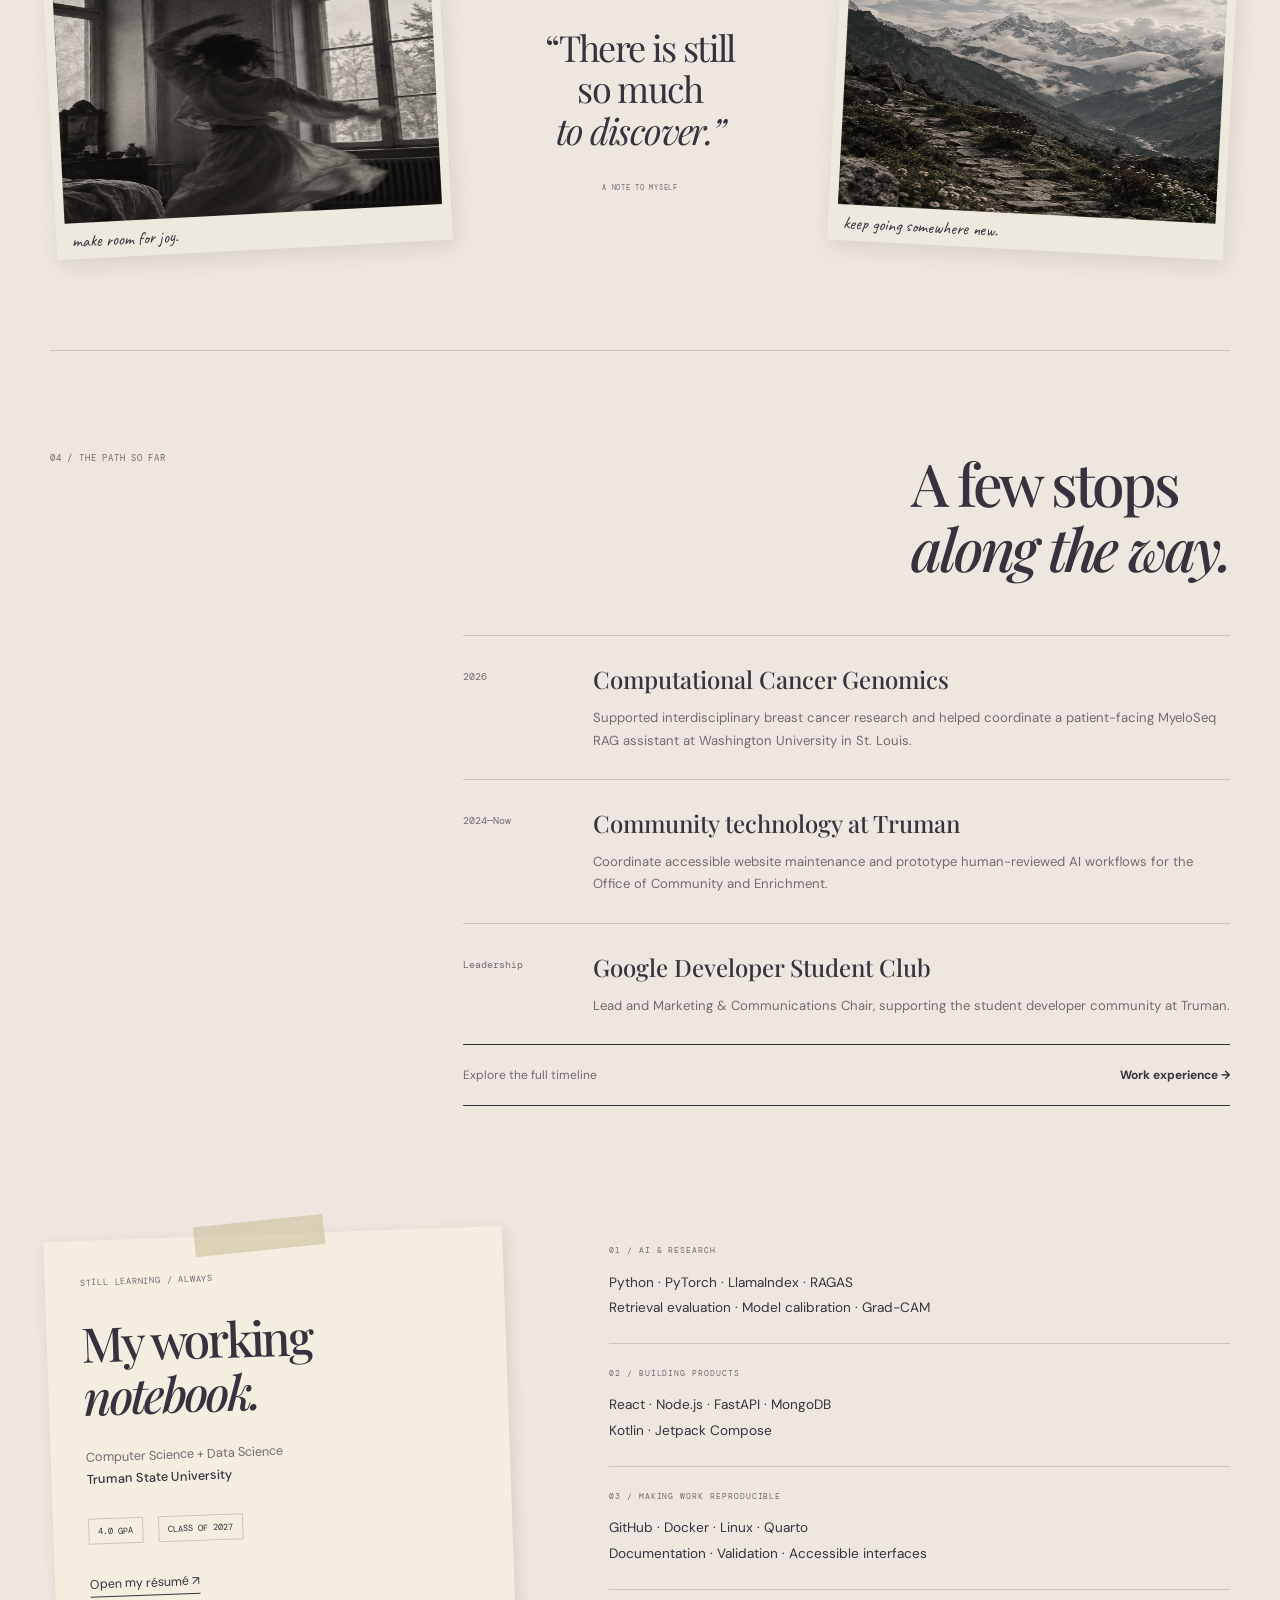
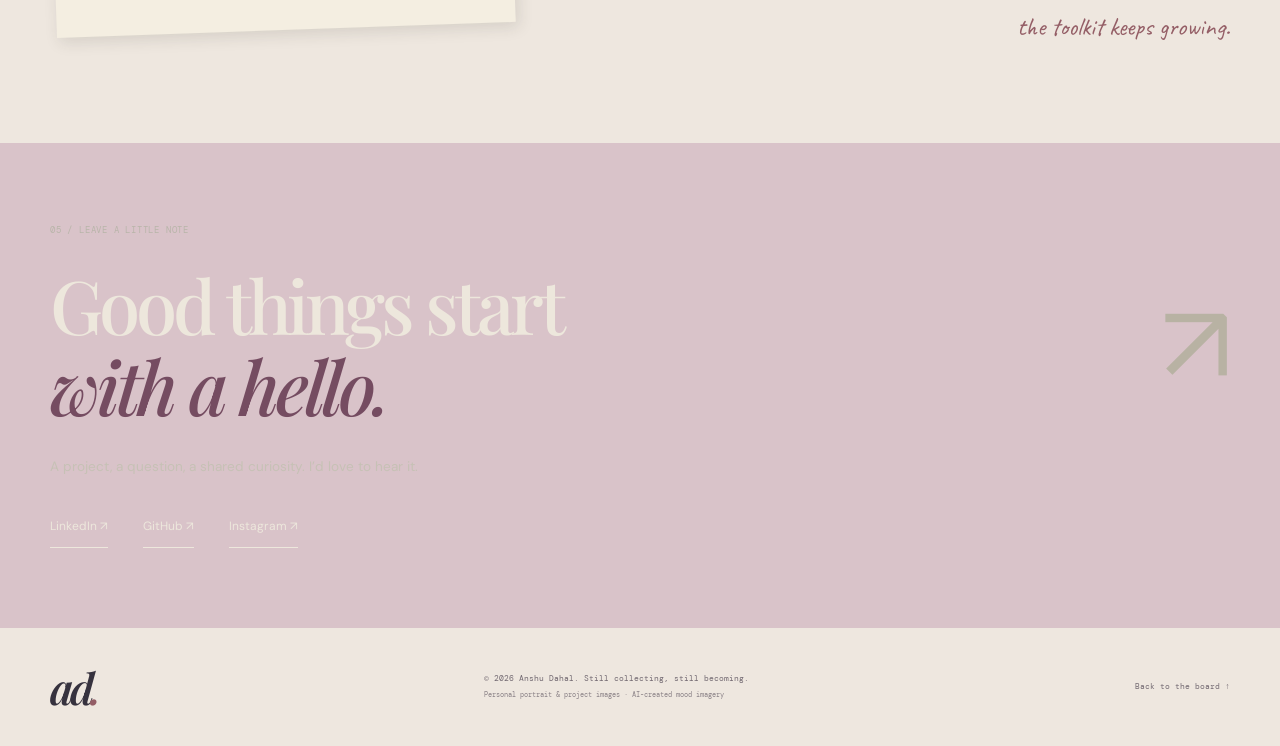
==== commit f2953c52: "Express personal style throughout portfolio and remove hobby section" ====
--- a/index.html
+++ b/index.html
@@ -2,9 +2,9 @@
 <html lang="en"><head><meta charset="UTF-8"><meta name="viewport" content="width=device-width, initial-scale=1.0">
 <meta name="description" content="A collection of work, wonder, and everything in between. The portfolio and vision board of Anshu Dahal — AI researcher, builder, and curious human."><meta name="theme-color" content="#e8e3d9"><title>Anshu Dahal — Work, wonder & everything in between</title>
 <link rel="icon" href="assets/favicon.svg" type="image/svg+xml"><link rel="preconnect" href="https://fonts.googleapis.com"><link rel="preconnect" href="https://fonts.gstatic.com" crossorigin><link href="https://fonts.googleapis.com/css2?family=DM+Mono:wght@400;500&family=DM+Sans:wght@400;500;600;700&family=Playfair+Display:ital,wght@0,500;0,600;0,700;1,500;1,600&family=Caveat:wght@400;500&display=swap" rel="stylesheet">
-<link rel="stylesheet" href="style.css?v=personal-world-1"><script src="script.js?v=personal-world-1" defer></script></head>
+<link rel="stylesheet" href="style.css?v=persona-2"><script src="script.js?v=persona-2" defer></script></head>
 <body><a class="skip-link" href="#main-content">Skip to content</a>
-<header id="top"><nav class="nav shell" aria-label="Main navigation"><a class="logo" href="index.html" aria-label="Anshu home">ad<span>.</span></a><span class="nav-note">a work in progress.</span><button class="nav-toggle" aria-expanded="false" aria-controls="nav-links">Menu ＋</button><ul class="nav-links" id="nav-links"><li><a href="#projects">Selected work</a></li><li><a href="experience.html">Experience</a></li><li><a href="#personal">My little world</a></li><li><a href="#about">About me</a></li><li><a href="#contact">Let’s talk ↗</a></li></ul></nav></header>
+<header id="top"><nav class="nav shell" aria-label="Main navigation"><a class="logo" href="index.html" aria-label="Anshu home">ad<span>.</span></a><span class="nav-note">a work in progress.</span><button class="nav-toggle" aria-expanded="false" aria-controls="nav-links">Menu ＋</button><ul class="nav-links" id="nav-links"><li><a href="#projects">Selected work</a></li><li><a href="experience.html">Experience</a></li><li><a href="#about">About me</a></li><li><a href="#contact">Let’s talk ↗</a></li></ul></nav></header>
 <main id="main-content">
 <section class="board-intro shell"><p>THE PERSONAL COLLECTION OF ANSHU DAHAL</p><span>WORK, WONDER & EVERYTHING IN BETWEEN</span></section>
 <section class="vision-board shell" aria-label="Anshu’s vision board. Explore the notes and photographs to learn about me.">
@@ -14,19 +14,11 @@
 <button class="board-piece portrait-piece" data-note="hello" aria-label="Meet Anshu"><img src="assets/anshu-portrait.jpg" alt="Anshu Dahal outdoors"><span class="portrait-greeting">GLAD YOU’RE HERE ✦</span><span class="handwritten">more than a résumé.</span></button>
 <button class="board-piece mountain-piece" data-note="explore" aria-label="Open note: take the scenic route"><span class="photo mood-mountains" role="img" aria-label="A winding trail through misty mountains"></span><span class="mountain-caption">take the<br><em>scenic route.</em></span><span class="photo-corner">FIELD NOTES / OUTSIDE</span></button>
 <a class="board-piece research-piece" href="#projects"><span class="pin" aria-hidden="true"></span><span class="mini-label">ON MY MIND LATELY</span><h2>Can we make<br>AI more<br><em>human?</em></h2><span class="research-line"></span><p>Research. Build. Question.<br>Then do it all again.</p><span class="paper-link">See what I’m working on ↗</span></a>
-<button class="board-piece music-piece" data-note="music" aria-label="Open note: a little music, a little movement"><span class="photo mood-piano" role="img" aria-label="Piano keys in soft window light"></span><span class="music-label">piano, music<br>& a little dancing.</span></button>
+<button class="board-piece music-piece" data-note="music" aria-label="Open note: a little music, a little movement"><span class="photo mood-piano" role="img" aria-label="Piano keys in soft window light"></span><span class="music-label">a little rhythm<br>in the everyday.</span></button>
 <button class="board-piece dog-piece" data-note="dogs" aria-label="Open note: definitely a dog person"><span class="photo mood-dog" role="img" aria-label="Golden retriever resting on a sofa"></span><span class="handwritten">always say hi. ♡</span></button>
 <span class="board-scribble" aria-hidden="true">a few pieces of me ↗</span>
 </section>
 <div class="board-footer shell"><span>PINNED HERE: A FEW THINGS THAT MAKE ME, ME.</span><p>Click a clipping. Follow a thread. Stay a little.</p><a href="#projects" aria-label="Scroll to selected work">↓</a></div>
-<section class="personal-world" id="personal" aria-labelledby="personal-title" data-sky="sunset">
-<div class="shell"><div class="personal-heading"><div><p class="kicker">OFF THE CLOCK / A LITTLE MORE ME</p><h2 id="personal-title">Somewhere between<br>a melody & <em>moonlight.</em></h2></div><p>I play piano. I love dancing and music.<br>I take pictures, chase sunsets,<br>and always look up at the moon.</p></div>
-<div class="personal-scene"><div class="scene-stars" aria-hidden="true">✦ · 　　　　　　　 ✧<br>　　　　　·　　　　　　　✦<br>　✧　　　　　　　　　·</div><div class="scene-orb" aria-hidden="true"></div><div class="scene-hills" aria-hidden="true"></div>
-<div class="scene-caption"><span class="mini-label">A WINDOW INTO MY WORLD</span><p id="sky-caption">One more minute of golden hour.</p><div class="sky-controls" role="group" aria-label="Choose the sky"><button type="button" data-sky-choice="sunset" aria-pressed="true">Sunset</button><button type="button" data-sky-choice="moon" aria-pressed="false">Moonlight</button></div></div>
-<button class="camera-object" type="button" aria-label="Take a photograph of the illustrated sky"><span class="camera-top" aria-hidden="true"></span><span class="camera-lens" aria-hidden="true"></span><span class="camera-flash" aria-hidden="true"></span><span class="object-label">PHOTOGRAPHY / notice the little things ↗</span></button>
-<div class="record-object"><button type="button" class="record" aria-label="Spin the record" aria-pressed="false"><span aria-hidden="true">♫</span></button><p>music on.<br><em>world off.</em></p><span class="mini-label">A LITTLE DANCING, TOO.</span></div>
-<div class="piano-object"><div class="piano-top"><span>ANSHU’S LITTLE PIANO</span><button type="button" id="piano-sound" aria-pressed="false">Sound off ♫</button></div><div class="piano-keys" role="group" aria-label="Playable piano. Use the buttons or keyboard keys A S D F G H J K."><button type="button" class="piano-key" data-tone="C" aria-label="Play C, keyboard A"><span>A</span></button><button type="button" class="piano-key" data-tone="D" aria-label="Play D, keyboard S"><span>S</span></button><button type="button" class="piano-key" data-tone="E" aria-label="Play E, keyboard D"><span>D</span></button><button type="button" class="piano-key" data-tone="F" aria-label="Play F, keyboard F"><span>F</span></button><button type="button" class="piano-key" data-tone="G" aria-label="Play G, keyboard G"><span>G</span></button><button type="button" class="piano-key" data-tone="A" aria-label="Play A, keyboard H"><span>H</span></button><button type="button" class="piano-key" data-tone="B" aria-label="Play B, keyboard J"><span>J</span></button><button type="button" class="piano-key" data-tone="C5" aria-label="Play C5, keyboard K"><span>K</span></button></div><p>Play a little. Stay a while. <span>Keys A–K · sound is optional</span></p></div>
-<div class="photo-keepsake" hidden><span class="keepsake-sky" aria-hidden="true"></span><span class="handwritten" id="keepsake-caption">a little light, kept.</span></div><p class="scene-status" id="scene-status" role="status" aria-live="polite">An illustrated corner of the things I love. Pick something to explore.</p></div></div></section>
 <section class="section projects-section" id="projects"><div class="shell"><div class="section-title"><div><p class="kicker">02 / THE WORK COLLECTION</p><h2>Ideas I’ve<br><em>followed through.</em></h2></div><p>My work lives where AI, health,<br>and human experience meet.</p></div>
 <article class="featured-project"><div class="featured-copy"><h3>Computational Cancer<br><em>Genomics</em></h3><p class="card-label">WASHINGTON UNIVERSITY IN ST. LOUIS / RESEARCH · MAY–JULY 2026</p><p class="project-name">MyeloSeq · Clinical-report chatbot evaluation</p><p>Helping make complex cancer reports understandable starts with a harder question: can we trust what the chatbot says?</p><p>I built a RAGAS evaluation workflow to compare retrieval approaches, inspect grounding failures, and measure what an overall score can miss.</p><div class="role-tags"><span>Python</span><span>LlamaIndex</span><span>RAGAS</span><span>RAG</span></div><details><summary>Read the project note <span>＋</span></summary><div class="detail-body"><p>I compared metadata-enabled retrieval and reranking using answer relevancy, faithfulness, context precision, and context recall. Breaking results down by topic and difficulty exposed weaknesses on more complex questions.</p><p>The takeaway: finding a relevant passage is only part of answering a question. The retrieved evidence also needs to be complete.</p><a class="underlined" href="work.html#myeloseq">Read the full project story ↗</a></div></details></div><div class="research-visual"><a href="https://lnkd.in/p/getYn_tk" target="_blank" rel="noopener noreferrer" class="research-photo-link" aria-label="View research presentation on LinkedIn"><img class="research-post-photo" src="assets/myeloseq-presentation.jpg?v=new" alt="Anshu Dahal presenting research at Washington University in St. Louis" loading="lazy"><span class="research-photo-caption">Get more Info ↗</span></a></div></article>
       <div class="projects-grid">
--- a/style.css
+++ b/style.css
@@ -1,4 +1,4 @@
-:root{--paper:#e8e3d9;--ink:#302c26;--muted:#726d63;--line:#c9c1b4;--accent:#7b4447;--serif:'Playfair Display',Georgia,serif;--sans:'DM Sans',Arial,sans-serif;--mono:'DM Mono',monospace;--hand:'Caveat',cursive}*{box-sizing:border-box}html{scroll-behavior:smooth;scroll-padding-top:28px}body{margin:0;background:var(--paper);color:var(--ink);font:16px/1.7 var(--sans)}body:before{content:"";position:fixed;inset:0;pointer-events:none;z-index:30;opacity:.17;background-image:url("data:image/svg+xml,%3Csvg viewBox='0 0 180 180' xmlns='http://www.w3.org/2000/svg'%3E%3Cfilter id='n'%3E%3CfeTurbulence type='fractalNoise' baseFrequency='.8' numOctaves='3' stitchTiles='stitch'/%3E%3C/filter%3E%3Cpath fill='%23958f7d' filter='url(%23n)' opacity='.35' d='M0 0h180v180H0z'/%3E%3C/svg%3E")}a{color:inherit;text-decoration:none}button{color:inherit;font:inherit;cursor:pointer}button,a{-webkit-tap-highlight-color:transparent}a:focus-visible,button:focus-visible,summary:focus-visible{outline:2px solid var(--accent);outline-offset:5px}::selection{background:#ccb1b0}.shell{width:min(1280px,calc(100% - 100px));margin-inline:auto}.skip-link{position:fixed;top:-70px;left:15px;padding:12px 20px;background:var(--ink);color:white;z-index:100}.skip-link:focus{top:15px}.nav{height:97px;display:flex;align-items:center;gap:30px;border-bottom:1px solid var(--line)}.logo{font:italic 600 2.7rem var(--serif);letter-spacing:-.09em}.logo span{color:var(--accent)}.nav-note{font:italic .88rem var(--serif);color:var(--muted);margin-left:8px}.nav-links{display:flex;list-style:none;align-items:center;gap:32px;padding:0;margin:0 0 0 auto;font-size:.75rem}.nav-links a{border-bottom:1px solid transparent;padding-bottom:5px}.nav-links a:hover,.nav-links .active{border-color:var(--accent)}.nav-toggle{display:none}.board-intro{display:flex;justify-content:space-between;align-items:center;gap:15px;padding:30px 0 27px;font:.53rem/1.6 var(--mono);letter-spacing:.13em;color:var(--muted)}.board-intro p{margin:0}.vision-board{height:725px;position:relative;display:grid;grid-template-columns:repeat(12,1fr);grid-template-rows:repeat(12,1fr);padding:14px 12px 15px;isolation:isolate}.board-grain{position:absolute;inset:15px 30px 30px;background:#d2cbbf;z-index:-2;box-shadow:inset 0 0 90px #bdb3a430}.board-piece{position:relative;display:block;padding:0;border:0;text-align:left;box-shadow:2px 5px 15px #302c2630;transition:transform .25s,box-shadow .25s;background:#f2ede3;min-width:0}.board-piece:hover,.board-piece:focus-visible{box-shadow:3px 10px 22px #302c2640;z-index:8;transform:rotate(0deg) translateY(-3px)}.photo{display:block;width:100%;height:100%;background-image:url('assets/vision-contact-sheet.png');background-size:300% 200%;background-repeat:no-repeat;filter:saturate(.64);transition:filter .4s}.mood-books{background-position:0 0}.mood-mountains{background-position:50% 0}.mood-piano{background-position:100% 0}.mood-dog{background-position:0 100%}.mood-dance{background-position:50% 100%}.mood-notebook{background-position:100% 100%}.board-piece:hover .photo,.life-photo:hover .photo{filter:saturate(.9)}.books-piece{grid-column:1/5;grid-row:1/7;transform:rotate(-4deg);margin:12px 5px 4px 2px;padding:9px 9px 34px}.books-piece .photo{background-position:0 0}.photo-label{position:absolute;bottom:8px;left:16px;font:.9rem var(--hand)}.identity-piece{grid-column:4/9;grid-row:2/9;transform:rotate(1deg);z-index:4;margin:-12px -15px 22px 4px;padding:30px 42px;background:#f2ede1;box-shadow:4px 6px 15px #302c2633}.identity-piece:hover{transform:rotate(1deg)}.tape{position:absolute;top:-14px;left:33%;width:130px;height:30px;background:#cabf9a8c;transform:rotate(-4deg);box-shadow:inset 0 0 8px #ad9d6c12}.mini-label{display:block;font:.53rem/1.8 var(--mono);letter-spacing:.12em;margin:0 0 15px;color:var(--muted)}h1{font:500 clamp(4rem,6.8vw,6.4rem)/.96 var(--serif);letter-spacing:-.075em;margin:0 0 22px}h1 em{font-weight:500}.identity-copy{font-size:.8rem;line-height:1.8;margin:0 0 22px;color:#645e53}.paper-link{display:flex;justify-content:space-between;gap:10px;font:.66rem var(--sans);border-bottom:1px solid #b7ac9a;padding-bottom:9px}.identity-number{display:block;font:.43rem var(--mono);color:#8b8274;margin-top:17px;letter-spacing:.08em}.portrait-piece{grid-column:9/13;grid-row:1/9;transform:rotate(3deg);margin:8px 2px 3px -9px;padding:10px 10px 46px;z-index:2;background:#eee8dd}.portrait-piece img{display:block;width:100%;height:100%;object-fit:cover;object-position:50% 35%;filter:saturate(.5) contrast(.95)}.handwritten{font:1.6rem/1.3 var(--hand)}.portrait-piece>.handwritten{position:absolute;bottom:9px;left:0;right:0;text-align:center;font-size:1.35rem}.portrait-greeting{position:absolute;bottom:65px;left:15px;right:15px;text-align:center;background:#f0e6d8e8;padding:12px;font:.58rem var(--mono);opacity:0;transform:translateY(6px);transition:opacity .2s,transform .2s}.portrait-piece:hover .portrait-greeting,.portrait-piece:focus-visible .portrait-greeting{opacity:1;transform:none}.mountain-piece{grid-column:1/6;grid-row:7/13;margin:-15px 15px 5px -5px;transform:rotate(2deg);z-index:3}.mountain-piece .photo{filter:saturate(.4) brightness(.75)}.mountain-caption{position:absolute;left:25px;bottom:35px;color:#fff9e9;font:2.4rem/1.02 var(--serif);letter-spacing:-.045em;text-shadow:0 2px 12px #0006}.photo-corner{position:absolute;top:17px;left:20px;color:#f6eedb;font:.43rem var(--mono);letter-spacing:.1em}.research-piece{grid-column:5/9;grid-row:8/13;padding:26px 28px 22px;margin:5px -4px 4px 0;background:#d8c5c1;transform:rotate(-4deg);z-index:5}.pin{position:absolute;top:10px;left:50%;height:7px;width:7px;background:#784545;border-radius:50%;box-shadow:1px 2px 2px #33251c66}.research-piece .mini-label{font-size:.48rem;margin-bottom:10px}.research-piece h2{font:500 2.15rem/1.03 var(--serif);letter-spacing:-.045em;margin:0}.research-piece h2 em{font-weight:500}.research-piece p{font-size:.65rem;line-height:1.7;margin:13px 0}.research-piece .paper-link{font-size:.58rem;border-color:#a28b87}.music-piece{grid-column:9/12;grid-row:9/13;margin:-8px 12px -1px -7px;transform:rotate(3deg);z-index:3}.music-piece .photo{filter:grayscale(1) brightness(.72)}.music-label{position:absolute;left:16px;bottom:16px;color:#f2eee6;font:italic 1.2rem/1.15 var(--serif)}.dog-piece{grid-column:11/13;grid-row:9/13;transform:rotate(-6deg);margin:30px -10px -12px 7px;padding:7px 7px 34px;z-index:6}.dog-piece .handwritten{position:absolute;bottom:7px;left:10px;font-size:1.07rem}.board-scribble{position:absolute;top:0;left:42%;font:1.4rem var(--hand);transform:rotate(-5deg);color:#655443}.board-footer{display:flex;align-items:center;justify-content:space-between;gap:20px;padding:27px 0 35px}.board-footer>span{font:.48rem var(--mono);letter-spacing:.08em;color:var(--muted)}.board-footer p{font:italic .95rem var(--serif);margin:0;color:var(--muted)}.board-footer>a{font:1.8rem var(--serif);padding:0 12px}.section{padding-block:100px}.projects-section{background:#f3eee5;border-block:1px solid var(--line)}.section-title{display:flex;align-items:flex-end;justify-content:space-between;gap:40px;margin-bottom:55px}.kicker,.card-label{font:.55rem/1.8 var(--mono);letter-spacing:.09em;color:var(--muted);margin:0 0 25px}h2{font:500 clamp(2.7rem,4.6vw,4.2rem)/1.1 var(--serif);letter-spacing:-.055em;margin:0}h2 em,h3 em{font-weight:500}.section-title>p{font-size:.86rem;color:var(--muted);margin-bottom:5px}.featured-project{display:grid;grid-template-columns:1fr .9fr;min-height:510px;border-block:1px solid var(--line);margin-bottom:65px}.featured-copy{padding:42px 55px 35px 0}.featured-copy h3{font:500 2.8rem/1.1 var(--serif);letter-spacing:-.04em;margin:0 0 22px}.featured-copy>p{font-size:.85rem;color:var(--muted);max-width:470px}.featured-copy .project-name{font-size:.77rem;color:var(--ink);font-weight:600}.role-tags{display:flex;flex-wrap:wrap;gap:7px;margin:24px 0}.role-tags span,.project-copy li{font:.54rem/1.7 var(--mono);border:1px solid #c8bfb1;padding:3px 8px}.research-visual>.photo{position:absolute;inset:0;filter:saturate(.3) brightness(.6)}.research-overlay>span{font:.45rem var(--mono);letter-spacing:.1em}.research-overlay>p{font:2.7rem/1.03 var(--serif);letter-spacing:-.05em;margin:20px 0}.research-overlay>small{font-size:.62rem}details{border-top:1px solid var(--line);margin-top:25px}summary{display:flex;justify-content:space-between;list-style:none;padding:15px 0;cursor:pointer;font-size:.75rem}summary::-webkit-details-marker{display:none}details[open] summary span{transform:rotate(45deg)}.detail-body{font-size:.84rem;color:var(--muted);padding-bottom:20px}.underlined{font-size:.78rem;border-bottom:1px solid;padding-bottom:4px}.underlined:hover{color:var(--accent)}.projects-grid{display:grid;grid-template-columns:repeat(3,1fr);gap:30px}.project{min-width:0}.project-top{display:flex;justify-content:space-between;gap:8px;font:.47rem/1.8 var(--mono);min-height:35px}.project-top a{border-bottom:1px solid;height:max-content}.project-visual{height:260px;display:grid;place-items:center;overflow:hidden;margin-bottom:25px;background:#c6bcb3}.wellness-visual{background:#cabbbf}.wellness-visual img{height:225px;width:128px;object-fit:cover;object-position:top;border:5px solid #3d3731;border-radius:12px;transform:rotate(4deg);box-shadow:8px 10px 14px #302c2630;filter:saturate(.6)}.metric-visual{background:#b8b7a6;padding:25px;grid-template-columns:1fr 1fr;gap:15px}.metric-visual span,.metric-visual small{font:.45rem var(--mono);display:block}.metric-visual strong{font:3rem var(--serif);display:block;margin:13px 0}.garden-visual{padding:22px;background:#b6a590}.garden-visual img{max-width:100%;height:190px;object-fit:cover;border:6px solid #e5dac8;transform:rotate(-3deg);box-shadow:7px 8px 12px #302c2640;filter:saturate(.6)}.project-copy h3{font:500 1.65rem/1.2 var(--serif);letter-spacing:-.03em;margin:0 0 15px}.project-copy p{font-size:.8rem;color:var(--muted)}.project-copy ul{list-style:none;display:flex;flex-wrap:wrap;gap:6px;padding:0;margin:20px 0}.contribution{border-top:1px solid var(--line);padding-top:16px;font-size:.72rem!important}.contribution strong{color:var(--ink)}.about-section{display:grid;grid-template-columns:1fr 1fr;gap:55px 100px}.about-title>.handwritten{display:block;margin-top:25px;color:var(--accent);transform:rotate(-4deg)}.about-copy p{font-size:.9rem;color:var(--muted);margin:0 0 20px}.about-copy .lead{font:1.4rem/1.5 var(--serif);color:var(--ink);margin-bottom:25px}.life-strip{grid-column:1/-1;display:grid;grid-template-columns:1fr .8fr 1fr;gap:35px;margin-top:15px;align-items:center}.life-photo{position:relative;border:0;background:#eee9df;padding:9px 9px 36px;height:275px;transform:rotate(-3deg);box-shadow:2px 5px 15px #302c2622}.life-photo:last-child{transform:rotate(3deg)}.life-photo>span:last-child{position:absolute;bottom:7px;left:15px;font:1.1rem var(--hand)}.life-quote{text-align:center}.life-quote p{font:2.25rem/1.15 var(--serif);letter-spacing:-.045em;margin:0 0 20px}.life-quote>span{font:.45rem var(--mono);color:var(--muted);letter-spacing:.1em}.journey{border-top:1px solid var(--line)}.journey .section-title{align-items:flex-start}.journey .section-title>p{font:.55rem/1.8 var(--mono)}.timeline{margin-left:35%}.timeline-item{display:grid;grid-template-columns:105px 1fr;gap:25px;border-top:1px solid var(--line);padding:27px 0}.timeline-year{font:.6rem var(--mono);color:var(--muted);padding-top:7px}.timeline-item h3{font:500 1.5rem var(--serif);margin:0 0 12px}.timeline-item p{font-size:.82rem;color:var(--muted);margin:0}.experience-banner{margin-left:35%;display:flex;justify-content:space-between;gap:15px;padding:20px 0;border-block:1px solid var(--ink);font-size:.75rem}.experience-banner span{color:var(--muted)}.contact{background:#34352f;color:#ede7dc;padding:80px 0}.contact .kicker{color:#b8b5a9}.contact-heading{display:flex;justify-content:space-between;align-items:center}.contact-heading h2{font-size:clamp(3rem,5.8vw,5.2rem)}.contact-heading>span{font-size:7rem;line-height:1;color:#b8b2a3}.contact .shell>p:not(.kicker){font-size:.85rem;color:#c6c1b5;margin:28px 0}.social-links{display:flex;gap:35px;flex-wrap:wrap}.contact-link{font-size:.75rem;border-bottom:1px solid;padding:10px 0}.site-footer{display:flex;align-items:center;justify-content:space-between;gap:25px;padding-block:30px}.site-footer p,.site-footer>a:last-child{font:.52rem/1.9 var(--mono);color:var(--muted);margin:0}.site-footer small{font-size:.44rem;opacity:.8}.footer-inner{display:flex;align-items:center;justify-content:space-between;gap:25px;width:100%}.footer-links{display:flex;gap:20px;font:.6rem var(--mono)}dialog{border:1px solid #bbb1a2;padding:55px;width:min(520px,calc(100% - 36px));background:#f1eadd;color:var(--ink);box-shadow:12px 15px 50px #201b1640;max-height:85vh;overflow:auto}dialog::backdrop{background:#25201b99;backdrop-filter:blur(4px)}.note-close{position:absolute;right:18px;top:14px;border:0;background:none;font:.6rem var(--mono);padding:8px}dialog h2{font-size:2.9rem;margin:0 0 25px}#note-body{font-size:.95rem;color:#655e53}dialog>.handwritten{display:block;margin-top:25px;color:var(--accent)}.page-hero{padding:85px 0 65px}.page-hero h1{font-size:clamp(3rem,6vw,5.2rem);line-height:1.1}.page-hero strong{font-weight:500;font-style:italic;color:var(--accent)}.page-hero>p:not(.kicker){max-width:630px;color:var(--muted)}.text-link{font-size:.78rem;border-bottom:1px solid;padding-bottom:5px}.experience-list{padding-top:5px}.role{display:grid;grid-template-columns:.32fr 1fr;gap:60px;border-top:1px solid var(--line);padding:50px 0}.role-meta{font:.7rem/1.8 var(--mono)}.role-meta p{font-size:.6rem;color:var(--muted)}.role-content h2{font-size:2.6rem}.role-program{font:.67rem/1.8 var(--mono);color:var(--muted);margin:15px 0 28px}.role-content ul{padding-left:20px;color:var(--muted);font-size:.88rem}.role-content li{margin-bottom:13px}.experience-cta{padding:60px 0;background:#d8c5c1}.experience-cta>div>div{display:flex;gap:30px;flex-wrap:wrap}
+:root{--paper:#eee7df;--ink:#36323e;--muted:#736a72;--line:#cec1bf;--accent:#945e66;--serif:'Playfair Display',Georgia,serif;--sans:'DM Sans',Arial,sans-serif;--mono:'DM Mono',monospace;--hand:'Caveat',cursive}*{box-sizing:border-box}html{scroll-behavior:smooth;scroll-padding-top:28px}body{margin:0;background:var(--paper);color:var(--ink);font:16px/1.7 var(--sans)}body:before{content:"";position:fixed;inset:0;pointer-events:none;z-index:30;opacity:.17;background-image:url("data:image/svg+xml,%3Csvg viewBox='0 0 180 180' xmlns='http://www.w3.org/2000/svg'%3E%3Cfilter id='n'%3E%3CfeTurbulence type='fractalNoise' baseFrequency='.8' numOctaves='3' stitchTiles='stitch'/%3E%3C/filter%3E%3Cpath fill='%23958f7d' filter='url(%23n)' opacity='.35' d='M0 0h180v180H0z'/%3E%3C/svg%3E")}a{color:inherit;text-decoration:none}button{color:inherit;font:inherit;cursor:pointer}button,a{-webkit-tap-highlight-color:transparent}a:focus-visible,button:focus-visible,summary:focus-visible{outline:2px solid var(--accent);outline-offset:5px}::selection{background:#ccb1b0}.shell{width:min(1280px,calc(100% - 100px));margin-inline:auto}.skip-link{position:fixed;top:-70px;left:15px;padding:12px 20px;background:var(--ink);color:white;z-index:100}.skip-link:focus{top:15px}.nav{height:97px;display:flex;align-items:center;gap:30px;border-bottom:1px solid var(--line)}.logo{font:italic 600 2.7rem var(--serif);letter-spacing:-.09em}.logo span{color:var(--accent)}.nav-note{font:italic .88rem var(--serif);color:var(--muted);margin-left:8px}.nav-links{display:flex;list-style:none;align-items:center;gap:32px;padding:0;margin:0 0 0 auto;font-size:.75rem}.nav-links a{border-bottom:1px solid transparent;padding-bottom:5px}.nav-links a:hover,.nav-links .active{border-color:var(--accent)}.nav-toggle{display:none}.board-intro{display:flex;justify-content:space-between;align-items:center;gap:15px;padding:30px 0 27px;font:.53rem/1.6 var(--mono);letter-spacing:.13em;color:var(--muted)}.board-intro p{margin:0}.vision-board{height:725px;position:relative;display:grid;grid-template-columns:repeat(12,1fr);grid-template-rows:repeat(12,1fr);padding:14px 12px 15px;isolation:isolate}.board-grain{position:absolute;inset:15px 30px 30px;background:#d2cbbf;z-index:-2;box-shadow:inset 0 0 90px #bdb3a430}.board-piece{position:relative;display:block;padding:0;border:0;text-align:left;box-shadow:2px 5px 15px #302c2630;transition:transform .25s,box-shadow .25s;background:#f2ede3;min-width:0}.board-piece:hover,.board-piece:focus-visible{box-shadow:3px 10px 22px #302c2640;z-index:8;transform:rotate(0deg) translateY(-3px)}.photo{display:block;width:100%;height:100%;background-image:url('assets/vision-contact-sheet.png');background-size:300% 200%;background-repeat:no-repeat;filter:saturate(.64);transition:filter .4s}.mood-books{background-position:0 0}.mood-mountains{background-position:50% 0}.mood-piano{background-position:100% 0}.mood-dog{background-position:0 100%}.mood-dance{background-position:50% 100%}.mood-notebook{background-position:100% 100%}.board-piece:hover .photo,.life-photo:hover .photo{filter:saturate(.9)}.books-piece{grid-column:1/5;grid-row:1/7;transform:rotate(-4deg);margin:12px 5px 4px 2px;padding:9px 9px 34px}.books-piece .photo{background-position:0 0}.photo-label{position:absolute;bottom:8px;left:16px;font:.9rem var(--hand)}.identity-piece{grid-column:4/9;grid-row:2/9;transform:rotate(1deg);z-index:4;margin:-12px -15px 22px 4px;padding:30px 42px;background:#f2ede1;box-shadow:4px 6px 15px #302c2633}.identity-piece:hover{transform:rotate(1deg)}.tape{position:absolute;top:-14px;left:33%;width:130px;height:30px;background:#cabf9a8c;transform:rotate(-4deg);box-shadow:inset 0 0 8px #ad9d6c12}.mini-label{display:block;font:.53rem/1.8 var(--mono);letter-spacing:.12em;margin:0 0 15px;color:var(--muted)}h1{font:500 clamp(4rem,6.8vw,6.4rem)/.96 var(--serif);letter-spacing:-.075em;margin:0 0 22px}h1 em{font-weight:500}.identity-copy{font-size:.8rem;line-height:1.8;margin:0 0 22px;color:#645e53}.paper-link{display:flex;justify-content:space-between;gap:10px;font:.66rem var(--sans);border-bottom:1px solid #b7ac9a;padding-bottom:9px}.identity-number{display:block;font:.43rem var(--mono);color:#8b8274;margin-top:17px;letter-spacing:.08em}.portrait-piece{grid-column:9/13;grid-row:1/9;transform:rotate(3deg);margin:8px 2px 3px -9px;padding:10px 10px 46px;z-index:2;background:#eee8dd}.portrait-piece img{display:block;width:100%;height:100%;object-fit:cover;object-position:50% 35%;filter:saturate(.5) contrast(.95)}.handwritten{font:1.6rem/1.3 var(--hand)}.portrait-piece>.handwritten{position:absolute;bottom:9px;left:0;right:0;text-align:center;font-size:1.35rem}.portrait-greeting{position:absolute;bottom:65px;left:15px;right:15px;text-align:center;background:#f0e6d8e8;padding:12px;font:.58rem var(--mono);opacity:0;transform:translateY(6px);transition:opacity .2s,transform .2s}.portrait-piece:hover .portrait-greeting,.portrait-piece:focus-visible .portrait-greeting{opacity:1;transform:none}.mountain-piece{grid-column:1/6;grid-row:7/13;margin:-15px 15px 5px -5px;transform:rotate(2deg);z-index:3}.mountain-piece .photo{filter:saturate(.4) brightness(.75)}.mountain-caption{position:absolute;left:25px;bottom:35px;color:#fff9e9;font:2.4rem/1.02 var(--serif);letter-spacing:-.045em;text-shadow:0 2px 12px #0006}.photo-corner{position:absolute;top:17px;left:20px;color:#f6eedb;font:.43rem var(--mono);letter-spacing:.1em}.research-piece{grid-column:5/9;grid-row:8/13;padding:26px 28px 22px;margin:5px -4px 4px 0;background:#d8c5c1;transform:rotate(-4deg);z-index:5}.pin{position:absolute;top:10px;left:50%;height:7px;width:7px;background:#784545;border-radius:50%;box-shadow:1px 2px 2px #33251c66}.research-piece .mini-label{font-size:.48rem;margin-bottom:10px}.research-piece h2{font:500 2.15rem/1.03 var(--serif);letter-spacing:-.045em;margin:0}.research-piece h2 em{font-weight:500}.research-piece p{font-size:.65rem;line-height:1.7;margin:13px 0}.research-piece .paper-link{font-size:.58rem;border-color:#a28b87}.music-piece{grid-column:9/12;grid-row:9/13;margin:-8px 12px -1px -7px;transform:rotate(3deg);z-index:3}.music-piece .photo{filter:grayscale(1) brightness(.72)}.music-label{position:absolute;left:16px;bottom:16px;color:#f2eee6;font:italic 1.2rem/1.15 var(--serif)}.dog-piece{grid-column:11/13;grid-row:9/13;transform:rotate(-6deg);margin:30px -10px -12px 7px;padding:7px 7px 34px;z-index:6}.dog-piece .handwritten{position:absolute;bottom:7px;left:10px;font-size:1.07rem}.board-scribble{position:absolute;top:0;left:42%;font:1.4rem var(--hand);transform:rotate(-5deg);color:#655443}.board-footer{display:flex;align-items:center;justify-content:space-between;gap:20px;padding:27px 0 35px}.board-footer>span{font:.48rem var(--mono);letter-spacing:.08em;color:var(--muted)}.board-footer p{font:italic .95rem var(--serif);margin:0;color:var(--muted)}.board-footer>a{font:1.8rem var(--serif);padding:0 12px}.section{padding-block:100px}.projects-section{background:#f3eee5;border-block:1px solid var(--line)}.section-title{display:flex;align-items:flex-end;justify-content:space-between;gap:40px;margin-bottom:55px}.kicker,.card-label{font:.55rem/1.8 var(--mono);letter-spacing:.09em;color:var(--muted);margin:0 0 25px}h2{font:500 clamp(2.7rem,4.6vw,4.2rem)/1.1 var(--serif);letter-spacing:-.055em;margin:0}h2 em,h3 em{font-weight:500}.section-title>p{font-size:.86rem;color:var(--muted);margin-bottom:5px}.featured-project{display:grid;grid-template-columns:1fr .9fr;min-height:510px;border-block:1px solid var(--line);margin-bottom:65px}.featured-copy{padding:42px 55px 35px 0}.featured-copy h3{font:500 2.8rem/1.1 var(--serif);letter-spacing:-.04em;margin:0 0 22px}.featured-copy>p{font-size:.85rem;color:var(--muted);max-width:470px}.featured-copy .project-name{font-size:.77rem;color:var(--ink);font-weight:600}.role-tags{display:flex;flex-wrap:wrap;gap:7px;margin:24px 0}.role-tags span,.project-copy li{font:.54rem/1.7 var(--mono);border:1px solid #c8bfb1;padding:3px 8px}.research-visual>.photo{position:absolute;inset:0;filter:saturate(.3) brightness(.6)}.research-overlay>span{font:.45rem var(--mono);letter-spacing:.1em}.research-overlay>p{font:2.7rem/1.03 var(--serif);letter-spacing:-.05em;margin:20px 0}.research-overlay>small{font-size:.62rem}details{border-top:1px solid var(--line);margin-top:25px}summary{display:flex;justify-content:space-between;list-style:none;padding:15px 0;cursor:pointer;font-size:.75rem}summary::-webkit-details-marker{display:none}details[open] summary span{transform:rotate(45deg)}.detail-body{font-size:.84rem;color:var(--muted);padding-bottom:20px}.underlined{font-size:.78rem;border-bottom:1px solid;padding-bottom:4px}.underlined:hover{color:var(--accent)}.projects-grid{display:grid;grid-template-columns:repeat(3,1fr);gap:30px}.project{min-width:0}.project-top{display:flex;justify-content:space-between;gap:8px;font:.47rem/1.8 var(--mono);min-height:35px}.project-top a{border-bottom:1px solid;height:max-content}.project-visual{height:260px;display:grid;place-items:center;overflow:hidden;margin-bottom:25px;background:#c6bcb3}.wellness-visual{background:#cabbbf}.wellness-visual img{height:225px;width:128px;object-fit:cover;object-position:top;border:5px solid #3d3731;border-radius:12px;transform:rotate(4deg);box-shadow:8px 10px 14px #302c2630;filter:saturate(.6)}.metric-visual{background:#b8b7a6;padding:25px;grid-template-columns:1fr 1fr;gap:15px}.metric-visual span,.metric-visual small{font:.45rem var(--mono);display:block}.metric-visual strong{font:3rem var(--serif);display:block;margin:13px 0}.garden-visual{padding:22px;background:#b6a590}.garden-visual img{max-width:100%;height:190px;object-fit:cover;border:6px solid #e5dac8;transform:rotate(-3deg);box-shadow:7px 8px 12px #302c2640;filter:saturate(.6)}.project-copy h3{font:500 1.65rem/1.2 var(--serif);letter-spacing:-.03em;margin:0 0 15px}.project-copy p{font-size:.8rem;color:var(--muted)}.project-copy ul{list-style:none;display:flex;flex-wrap:wrap;gap:6px;padding:0;margin:20px 0}.contribution{border-top:1px solid var(--line);padding-top:16px;font-size:.72rem!important}.contribution strong{color:var(--ink)}.about-section{display:grid;grid-template-columns:1fr 1fr;gap:55px 100px}.about-title>.handwritten{display:block;margin-top:25px;color:var(--accent);transform:rotate(-4deg)}.about-copy p{font-size:.9rem;color:var(--muted);margin:0 0 20px}.about-copy .lead{font:1.4rem/1.5 var(--serif);color:var(--ink);margin-bottom:25px}.life-strip{grid-column:1/-1;display:grid;grid-template-columns:1fr .8fr 1fr;gap:35px;margin-top:15px;align-items:center}.life-photo{position:relative;border:0;background:#eee9df;padding:9px 9px 36px;height:275px;transform:rotate(-3deg);box-shadow:2px 5px 15px #302c2622}.life-photo:last-child{transform:rotate(3deg)}.life-photo>span:last-child{position:absolute;bottom:7px;left:15px;font:1.1rem var(--hand)}.life-quote{text-align:center}.life-quote p{font:2.25rem/1.15 var(--serif);letter-spacing:-.045em;margin:0 0 20px}.life-quote>span{font:.45rem var(--mono);color:var(--muted);letter-spacing:.1em}.journey{border-top:1px solid var(--line)}.journey .section-title{align-items:flex-start}.journey .section-title>p{font:.55rem/1.8 var(--mono)}.timeline{margin-left:35%}.timeline-item{display:grid;grid-template-columns:105px 1fr;gap:25px;border-top:1px solid var(--line);padding:27px 0}.timeline-year{font:.6rem var(--mono);color:var(--muted);padding-top:7px}.timeline-item h3{font:500 1.5rem var(--serif);margin:0 0 12px}.timeline-item p{font-size:.82rem;color:var(--muted);margin:0}.experience-banner{margin-left:35%;display:flex;justify-content:space-between;gap:15px;padding:20px 0;border-block:1px solid var(--ink);font-size:.75rem}.experience-banner span{color:var(--muted)}.contact{background:#34352f;color:#ede7dc;padding:80px 0}.contact .kicker{color:#b8b5a9}.contact-heading{display:flex;justify-content:space-between;align-items:center}.contact-heading h2{font-size:clamp(3rem,5.8vw,5.2rem)}.contact-heading>span{font-size:7rem;line-height:1;color:#b8b2a3}.contact .shell>p:not(.kicker){font-size:.85rem;color:#c6c1b5;margin:28px 0}.social-links{display:flex;gap:35px;flex-wrap:wrap}.contact-link{font-size:.75rem;border-bottom:1px solid;padding:10px 0}.site-footer{display:flex;align-items:center;justify-content:space-between;gap:25px;padding-block:30px}.site-footer p,.site-footer>a:last-child{font:.52rem/1.9 var(--mono);color:var(--muted);margin:0}.site-footer small{font-size:.44rem;opacity:.8}.footer-inner{display:flex;align-items:center;justify-content:space-between;gap:25px;width:100%}.footer-links{display:flex;gap:20px;font:.6rem var(--mono)}dialog{border:1px solid #bbb1a2;padding:55px;width:min(520px,calc(100% - 36px));background:#f1eadd;color:var(--ink);box-shadow:12px 15px 50px #201b1640;max-height:85vh;overflow:auto}dialog::backdrop{background:#25201b99;backdrop-filter:blur(4px)}.note-close{position:absolute;right:18px;top:14px;border:0;background:none;font:.6rem var(--mono);padding:8px}dialog h2{font-size:2.9rem;margin:0 0 25px}#note-body{font-size:.95rem;color:#655e53}dialog>.handwritten{display:block;margin-top:25px;color:var(--accent)}.page-hero{padding:85px 0 65px}.page-hero h1{font-size:clamp(3rem,6vw,5.2rem);line-height:1.1}.page-hero strong{font-weight:500;font-style:italic;color:var(--accent)}.page-hero>p:not(.kicker){max-width:630px;color:var(--muted)}.text-link{font-size:.78rem;border-bottom:1px solid;padding-bottom:5px}.experience-list{padding-top:5px}.role{display:grid;grid-template-columns:.32fr 1fr;gap:60px;border-top:1px solid var(--line);padding:50px 0}.role-meta{font:.7rem/1.8 var(--mono)}.role-meta p{font-size:.6rem;color:var(--muted)}.role-content h2{font-size:2.6rem}.role-program{font:.67rem/1.8 var(--mono);color:var(--muted);margin:15px 0 28px}.role-content ul{padding-left:20px;color:var(--muted);font-size:.88rem}.role-content li{margin-bottom:13px}.experience-cta{padding:60px 0;background:#d8c5c1}.experience-cta>div>div{display:flex;gap:30px;flex-wrap:wrap}
 @media(max-width:1100px){.shell{width:calc(100% - 60px)}.nav-note{display:none}.vision-board{height:680px}.identity-piece{padding:28px 30px;margin-right:-8px}.identity-copy{font-size:.72rem}.identity-number{font-size:.4rem}.research-piece{padding:22px}.research-piece h2{font-size:1.8rem}.research-piece p{font-size:.6rem}.research-piece .paper-link{font-size:.5rem}.dog-piece .handwritten{font-size:.9rem}.board-footer>span{font-size:.42rem}.board-footer p{font-size:.85rem}.about-section{gap:50px}.featured-copy{padding-right:35px}}
 @media(max-width:800px){.nav{height:80px}.nav-toggle{display:block;margin-left:auto;border:0;border-bottom:1px solid;background:none;padding:8px 0;font-size:.7rem}.nav-links{display:none;position:absolute;top:75px;left:30px;right:30px;padding:25px;background:var(--paper);border:1px solid var(--line);z-index:50}.nav-links.open{display:flex;flex-direction:column;align-items:flex-start;gap:20px}.board-intro{font-size:.46rem;padding-block:24px}.board-intro>span{display:none}.vision-board{height:1050px;grid-template-columns:repeat(6,1fr);grid-template-rows:repeat(16,1fr);padding:0}.books-piece{grid-column:1/4;grid-row:1/6;margin:0 0 0 5px}.identity-piece{grid-column:3/7;grid-row:2/8;margin:0 0 0 15px;padding:25px 30px}.identity-piece h1{font-size:5rem}.identity-piece .identity-copy{font-size:.78rem}.portrait-piece{grid-column:1/4;grid-row:6/12;margin:10px -10px -8px 0;z-index:5;transform:rotate(-4deg)}.mountain-piece{grid-column:4/7;grid-row:8/13;margin:12px -3px 0 -15px;transform:rotate(3deg);z-index:4}.mountain-caption{font-size:1.8rem;left:18px}.research-piece{grid-column:1/4;grid-row:12/17;margin:12px 0 0 8px;z-index:6;padding:25px}.research-piece h2{font-size:2rem}.research-piece p{font-size:.65rem}.music-piece{grid-column:4/7;grid-row:13/17;margin:8px 0 0 -4px;transform:rotate(2deg)}.dog-piece{grid-column:5/7;grid-row:14/17;margin:25px -5px -5px 8px;transform:rotate(-5deg)}.music-label{font-size:1rem;top:14px;bottom:auto}.dog-piece .handwritten{font-size:1.1rem}.board-scribble{left:auto;right:5%;top:-3px;font-size:1.2rem}.board-footer{padding-top:32px}.board-footer>span{display:none}.board-footer p{font-size:.95rem}.section{padding-block:70px}.section-title{gap:25px;align-items:flex-start}.section-title>p{font-size:.77rem}.featured-project{grid-template-columns:1fr}.featured-copy{padding:30px 0}.projects-grid{grid-template-columns:1fr;gap:40px}.project{display:grid;grid-template-columns:.9fr 1.1fr;gap:0 25px}.project-top{grid-column:1/-1}.project-visual{height:280px;margin-bottom:0}.project-copy h3{font-size:1.6rem}.about-section{grid-template-columns:1fr;gap:40px}.about-copy{max-width:600px}.life-strip{gap:20px}.life-photo{height:220px}.life-photo>span:last-child{font-size:.9rem}.life-quote p{font-size:1.7rem}.timeline{margin-left:0}.experience-banner{margin-left:0}.contact-heading>span{font-size:5rem}.role{grid-template-columns:1fr;gap:15px}.role-content h2{font-size:2.2rem}.footer-inner{flex-wrap:wrap}}
 @media(max-width:500px){.shell{width:calc(100% - 36px)}.vision-board{height:920px}.board-grain{inset:10px 8px}.books-piece{grid-row:1/5;padding:6px 6px 27px;margin:5px -12px 0 0}.photo-label{font-size:.85rem;left:10px}.identity-piece{grid-column:3/7;grid-row:2/8;padding:24px 20px 18px;margin:0 -1px 3px -14px}.identity-piece h1{font-size:3.65rem;margin-bottom:15px}.identity-piece .identity-copy{font-size:.66rem;line-height:1.8;margin-bottom:17px}.identity-piece .mini-label{font-size:.45rem;margin-bottom:12px}.identity-piece .paper-link{font-size:.58rem}.identity-number{font-size:.34rem;margin-top:14px}.tape{width:90px;height:25px;left:27%}.portrait-piece{grid-row:6/12;padding:7px 7px 36px;margin:-18px -10px 0 0}.portrait-piece>.handwritten{font-size:1rem;bottom:8px}.portrait-greeting{font-size:.45rem;padding:8px;left:8px;right:8px;bottom:50px}.mountain-piece{grid-row:8/13;margin:10px -1px 0 -10px}.mountain-caption{font-size:1.4rem;left:14px;bottom:20px}.photo-corner{font-size:.33rem;left:10px;top:12px}.research-piece{padding:22px 17px 16px;margin:8px -4px 0 2px}.research-piece .mini-label{font-size:.38rem}.research-piece h2{font-size:1.75rem}.research-piece p{font-size:.57rem;margin:11px 0}.research-piece .paper-link{font-size:.45rem}.music-piece{grid-row:13/17}.music-label{font-size:.88rem;left:12px}.dog-piece{grid-column:5/7;grid-row:14/17;margin:30px -3px -5px -15px;padding:5px 5px 25px}.dog-piece .handwritten{font-size:.85rem;bottom:4px;left:8px}.board-scribble{font-size:1rem;right:0;top:-3px}.board-footer p{font-size:.79rem}.section-title{display:block;margin-bottom:35px}.section-title>p{margin-top:22px;font-size:.85rem}.section-title>p br{display:none}.featured-copy h3{font-size:2.3rem}.project{grid-template-columns:1fr}.project-visual{height:270px;margin-bottom:25px}.project-copy h3{font-size:1.85rem}.metric-visual{padding:40px}.metric-visual strong{font-size:3.4rem}.project-copy p{font-size:.85rem}.life-strip{grid-template-columns:1fr 1fr;gap:20px}.life-quote{grid-column:1/-1;grid-row:2;padding:25px 0 0}.life-quote p{font-size:2rem}.life-photo{height:220px}.life-photo>span:last-child{font-size:.78rem;left:10px}.timeline-item{grid-template-columns:1fr;gap:10px}.experience-banner{flex-direction:column;gap:4px}.contact-heading>span{display:none}.contact-heading h2{font-size:3rem}.contact{padding-block:60px}.site-footer{flex-wrap:wrap}.site-footer p{order:3;width:100%;font-size:.45rem}.site-footer small{font-size:.39rem}.page-hero{padding-top:55px}.page-hero h1{font-size:3rem}.role-content h2{font-size:2rem}dialog{padding:48px 28px 30px}dialog h2{font-size:2.5rem}.footer-inner{flex-direction:column;align-items:flex-start}}
@@ -20,11 +20,9 @@
 .research-post-photo{display:block;width:100%;max-height:360px;object-fit:cover;object-position:center top;border:1px solid #baa996;filter:contrast(1.02)}
 .research-photo-caption{display:inline-flex;align-items:center;justify-content:flex-end;font:.58rem var(--mono);color:var(--accent);letter-spacing:.05em;padding-top:4px}
 
-/* A personal corner: light, music, and things worth noticing. */
-.personal-world{padding:85px 0 65px;background:#eee5d8;scroll-margin-top:24px}.personal-heading{display:flex;justify-content:space-between;gap:40px;align-items:end;margin-bottom:38px}.personal-heading h2{font-size:clamp(2.3rem,4vw,4rem);line-height:1.15}.personal-heading h2 em{color:#9b665b}.personal-heading>p{font-size:.82rem;color:var(--muted);line-height:1.9}.personal-scene{position:relative;isolation:isolate;min-height:640px;border-radius:160px 160px 8px 8px;overflow:hidden;background:linear-gradient(#797485 0%,#cd928d 32%,#f6bb8d 60%,#eed4ac 85%);box-shadow:inset 0 0 0 1px #6b53482b;transition:background 1s}.personal-world[data-sky="moon"] .personal-scene{background:linear-gradient(#202a43,#4e5675 52%,#a78d9a)}.scene-orb{position:absolute;width:125px;height:125px;right:22%;top:100px;border-radius:50%;background:#ffe4ac;box-shadow:0 0 80px #ffe4ac88;transition:all 1s}.personal-world[data-sky="moon"] .scene-orb{width:88px;height:88px;background:#f3e9d3;box-shadow:0 0 60px #f3e9d355}.scene-stars{position:absolute;inset:40px 10% auto;color:#f5e9cb;font-size:24px;line-height:3;opacity:0;transition:opacity 1s}.personal-world[data-sky="moon"] .scene-stars{opacity:1}.scene-hills{position:absolute;z-index:-1;bottom:0;left:-10%;width:120%;height:250px;background:#665f67;border-radius:50% 75% 0 0;transform:rotate(-6deg);box-shadow:0 -30px 0 #80747e88}.scene-caption{position:absolute;left:7%;top:60px;max-width:330px;color:#fff5e7}.scene-caption .mini-label{font-size:.5rem;letter-spacing:.15em}.scene-caption>p{font:italic 2rem/1.3 var(--serif);margin:20px 0}.sky-controls{display:flex;gap:8px}.sky-controls button{font:.58rem var(--mono);padding:9px 14px;border:1px solid #fff7e675;background:transparent;color:inherit;border-radius:30px;cursor:pointer}.sky-controls button[aria-pressed="true"]{background:#fff0d9;color:#554653;border-color:#fff0d9}.camera-object{position:absolute;left:8%;top:310px;width:160px;height:105px;border:8px solid #413e43;border-radius:12px;background:#716d6a;transform:rotate(-9deg);cursor:pointer;box-shadow:7px 10px 0 #302c2630}.camera-top{position:absolute;left:24px;top:-26px;width:65px;height:20px;background:#413e43;border-radius:6px 6px 0 0}.camera-lens{position:absolute;left:39px;top:10px;width:72px;height:72px;border:10px solid #292b33;border-radius:50%;background:radial-gradient(circle at 35% 30%,#b9b5c0 2%,#697a8b 12%,#273444 35%,#171e2b 60%);box-shadow:0 0 0 3px #a59a8e}.camera-flash{position:absolute;right:7px;top:6px;width:23px;height:12px;border-radius:2px;background:#e3d3b9}.object-label{position:absolute;left:-12px;top:120px;white-space:nowrap;font:.48rem var(--mono);color:#fff1df}.camera-object:hover{transform:rotate(-5deg) translateY(-4px)}.record-object{position:absolute;right:7%;top:270px;text-align:center;color:#fff1df;transform:rotate(7deg)}.record{display:grid;place-items:center;width:148px;height:148px;border:0;border-radius:50%;background:repeating-radial-gradient(circle,#24242b 0 2px,#38363e 3px 4px);box-shadow:8px 10px 0 #302c2625;cursor:pointer;color:#483a40}.record>span{display:grid;place-items:center;width:52px;height:52px;border-radius:50%;background:#d3aa97;font:1.7rem var(--serif)}.record[aria-pressed="true"]{animation:record-spin 5s linear infinite}.record-object>p{font:italic 1.65rem/1.1 var(--serif);margin:15px 0 10px}.record-object>.mini-label{font-size:.4rem}.piano-object{position:absolute;left:31%;bottom:80px;width:42%;padding:14px 14px 4px;background:#3d3640;border-radius:8px;box-shadow:8px 10px 20px #211e3338;transform:rotate(-2deg);color:#fff0db}.piano-top{display:flex;justify-content:space-between;gap:10px;align-items:center;margin-bottom:12px;font:.42rem var(--mono);letter-spacing:.1em}.piano-top button{font:.45rem var(--mono);border:1px solid #f8ead266;color:inherit;background:none;border-radius:12px;padding:5px 8px;cursor:pointer}.piano-keys{display:flex;height:110px;gap:3px}.piano-key{position:relative;flex:1;border:0;border-radius:0 0 4px 4px;background:#f8f1df;color:#6b5c5c;cursor:pointer;box-shadow:inset 0 -5px #d2c4b0}.piano-key:not(:nth-child(3)):not(:nth-child(7)):not(:last-child):after{content:"";position:absolute;right:-9px;top:0;z-index:1;width:15px;height:65%;background:#272731;border-radius:0 0 3px 3px;pointer-events:none}.piano-key>span{position:absolute;bottom:10px;left:0;right:0;font:.55rem var(--mono)}.piano-key:hover{background:#ead5c1}.piano-key.playing{animation:key-press .4s}.piano-object>p{font:.8rem var(--serif);margin:12px 0;color:#e9d8c8}.piano-object>p>span{display:block;font:.4rem var(--mono);opacity:.7;margin-top:5px}.scene-status{position:absolute;bottom:15px;left:6%;right:6%;text-align:center;font:.49rem/1.6 var(--mono);color:#fff0df}.photo-keepsake{position:absolute;right:24%;top:225px;transform:rotate(8deg);width:130px;background:#fcf2e3;padding:8px 8px 25px;box-shadow:3px 5px 15px #302c2640;pointer-events:none}.photo-keepsake[hidden]{display:none}.keepsake-sky{display:block;height:95px;background:radial-gradient(circle at 65% 45%,#ffe6ad 0 14%,transparent 15%),linear-gradient(#8a7b92,#efa78a,#f0cd9c)}.photo-keepsake[data-sky="moon"] .keepsake-sky{background:radial-gradient(circle at 65% 35%,#f5e8cb 0 10%,transparent 11%),linear-gradient(#252c48,#8b8198)}.photo-keepsake .handwritten{position:absolute;bottom:3px;left:6px;right:6px;text-align:center;font-size:.75rem;color:#715953}.personal-world button:focus-visible{outline:3px solid #fff;outline-offset:5px}@keyframes record-spin{to{transform:rotate(360deg)}}@keyframes key-press{0%,70%{background:#d6ab91;transform:translateY(3px)}100%{transform:translateY(0)}}
-@media(max-width:800px){.personal-heading{display:block}.personal-heading>p{margin-top:22px}.personal-scene{min-height:740px;border-radius:90px 90px 8px 8px}.scene-caption{top:50px;left:8%;max-width:240px}.scene-caption>p{font-size:1.65rem}.scene-orb{right:12%;top:180px;width:90px;height:90px}.camera-object{top:330px;left:12%;transform:scale(.85) rotate(-9deg)}.record-object{top:320px;right:10%}.record{width:120px;height:120px}.piano-object{left:12%;width:76%;bottom:75px}.photo-keepsake{top:180px;right:5%;width:100px;transform:rotate(8deg) scale(.8)}.scene-status{font-size:.45rem}.personal-world{padding-block:60px}.object-label{font-size:.42rem}}
-@media(max-width:420px){.camera-object{left:5%;transform:scale(.7) rotate(-9deg);transform-origin:left center}.record-object{right:7%}.record{width:100px;height:100px}.record-object>p{font-size:1.35rem}.piano-object{left:7%;width:86%}.scene-caption{max-width:210px}.scene-orb{right:9%;top:210px;width:65px;height:65px}.personal-world[data-sky="moon"] .scene-orb{width:60px;height:60px}.personal-scene{min-height:720px}}
-@media(prefers-reduced-motion:reduce){.personal-scene,.scene-orb,.scene-stars{transition:none}.record[aria-pressed="true"],.piano-key.playing{animation:none}.record[aria-pressed="true"]{outline:3px solid #d3aa97;outline-offset:5px}}
-
-.scene-caption .mini-label,.record-object>.mini-label{color:inherit}.piano-key:not(:nth-child(3)):not(:nth-child(7)):not(:last-child)::after{content:""}
-@media(max-width:800px){.record-object>p{position:absolute;top:-58px;left:0;right:0;font-size:1.25rem;margin:0}.record-object>.mini-label{display:none}}
+/* Warm evening tones and quiet, photographic details throughout the collection. */
+body{background:radial-gradient(ellipse at 100% 0,#e6d9e5 0,transparent 42%),var(--paper)}
+.identity-piece{background:#f6eee3}.research-piece{background:#d9c3ca}.nav-note{color:#8b6774}
+.contact{background:#d9c3c9}.contact-heading h2 em{color:#754c61}
+.life-photo{box-shadow:3px 7px 20px #493b4820}.board-piece{transition:transform .4s ease,box-shadow .4s ease}.paper-link,.underlined{transition:color .25s ease}
+@media(prefers-reduced-motion:reduce){html{scroll-behavior:auto}.board-piece,.paper-link,.underlined{transition:none}}
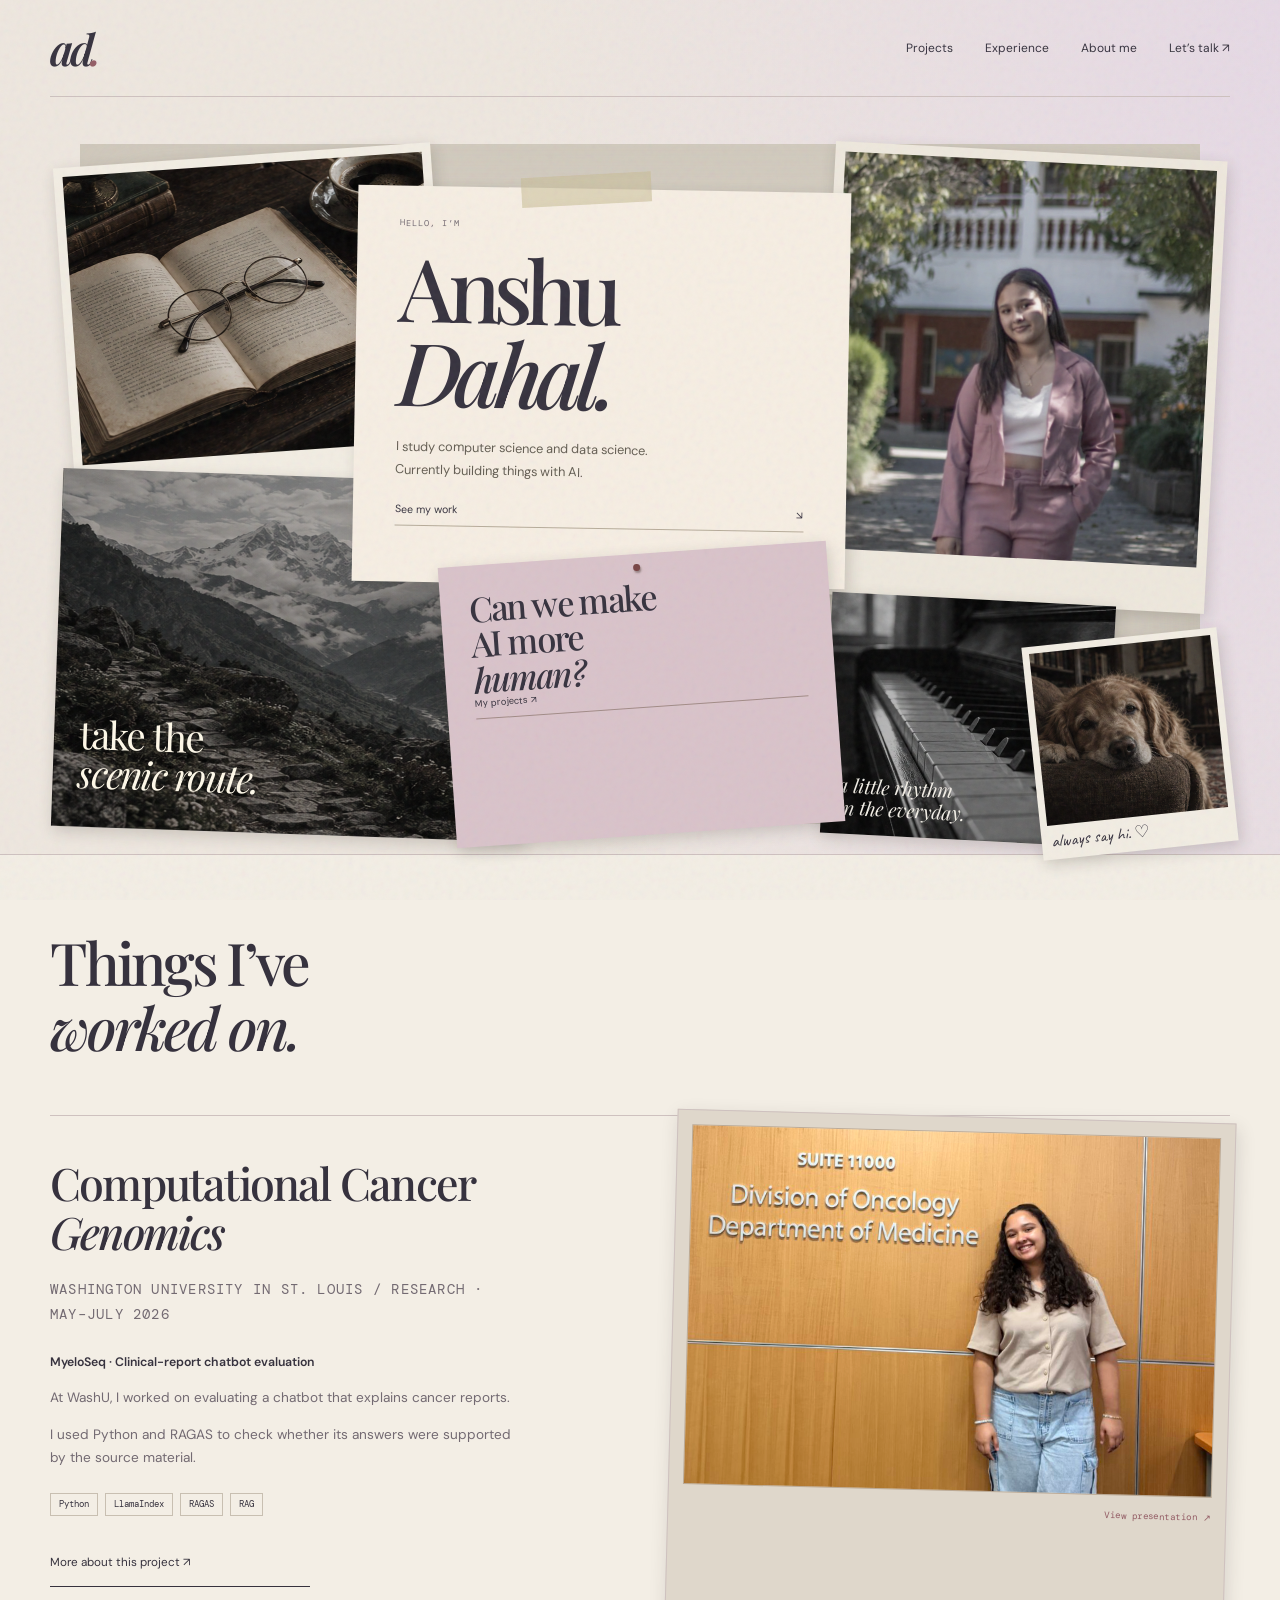
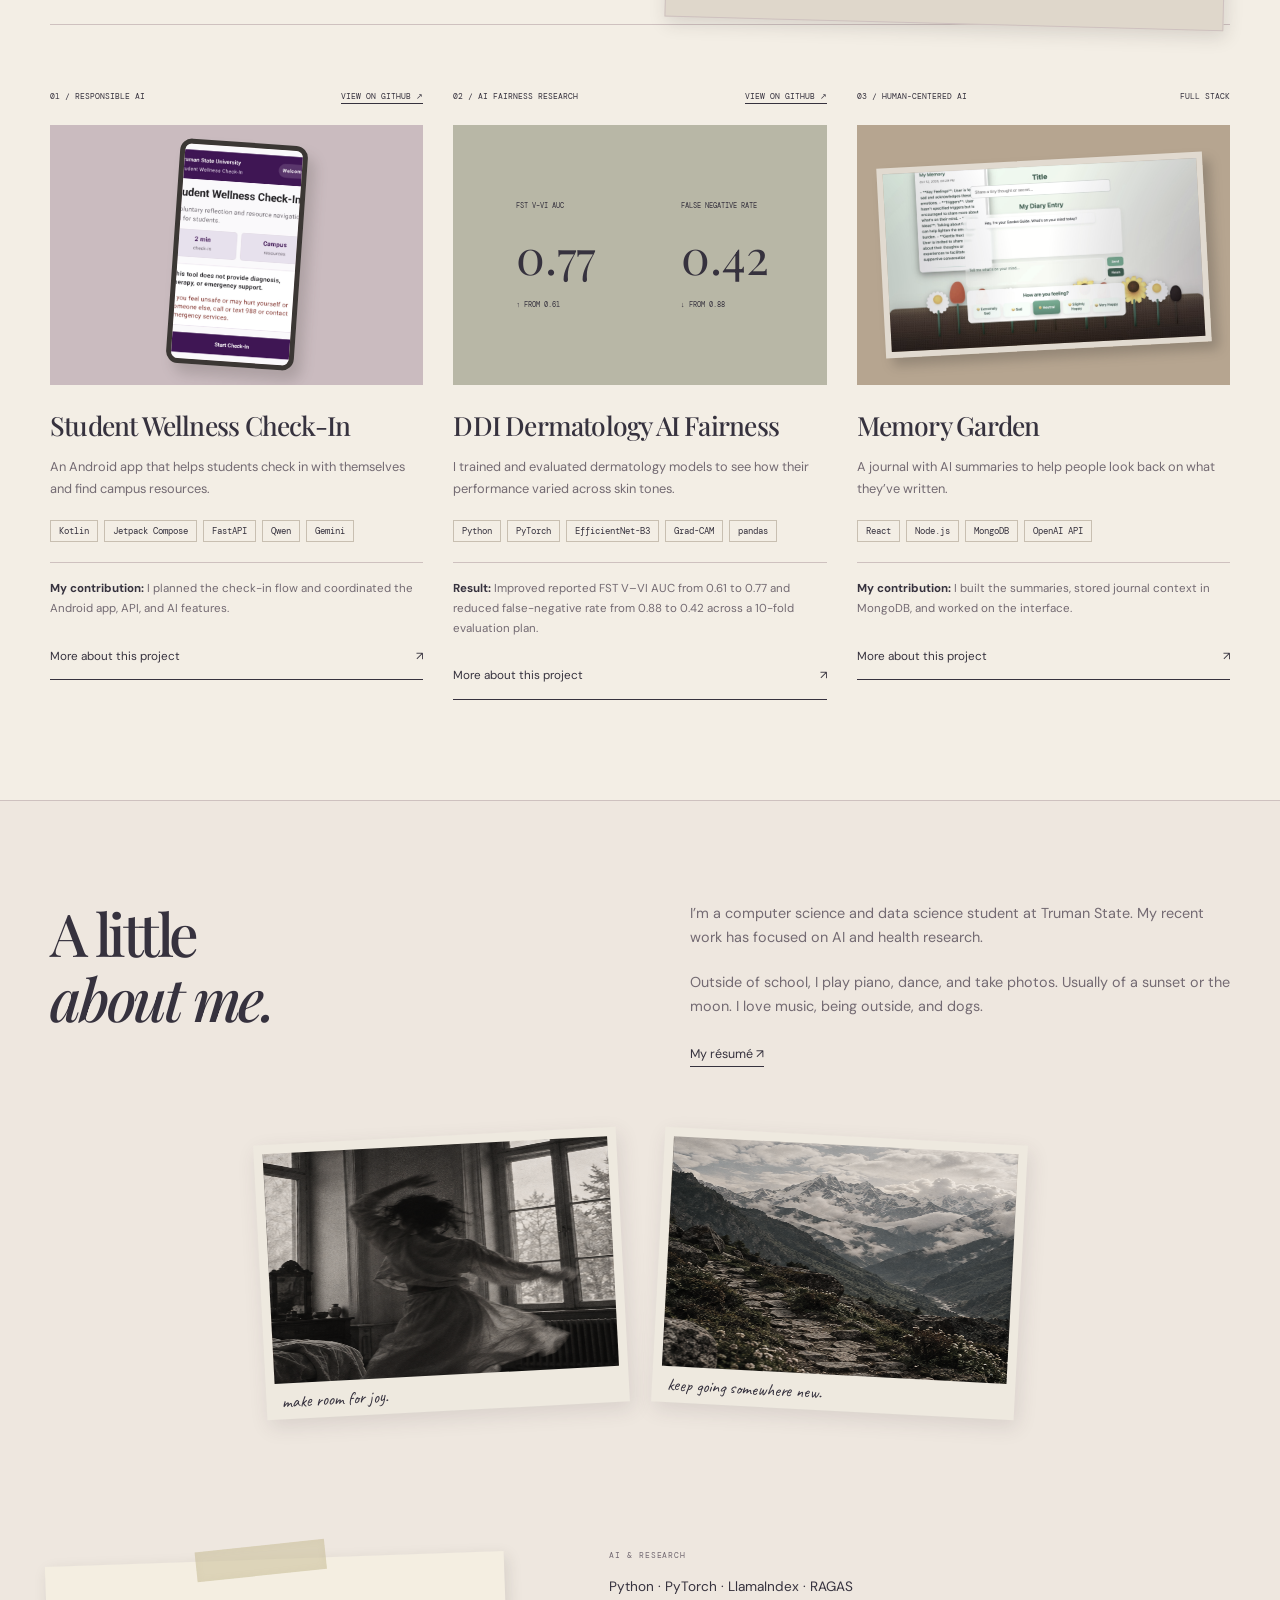
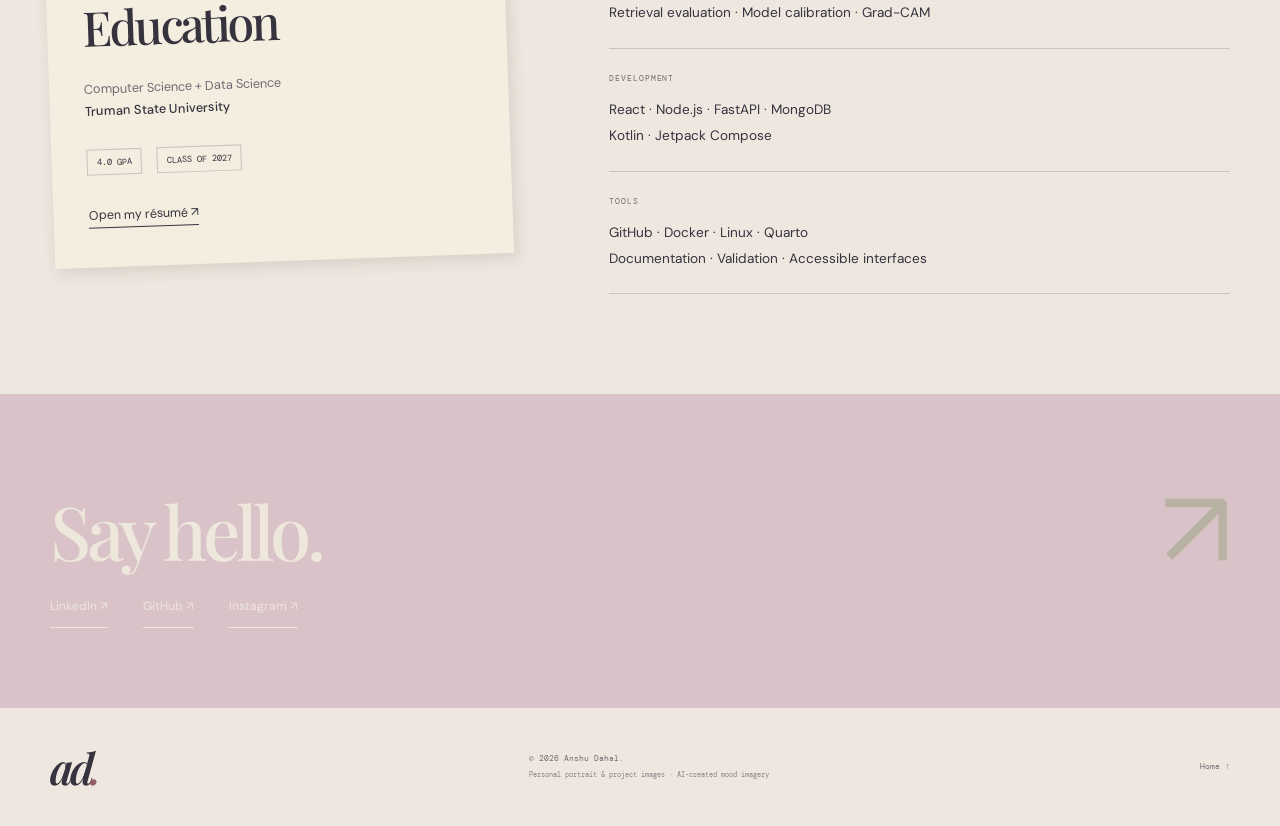
==== commit e6a095fe: "Simplify portfolio copy and remove repeated decorative text" ====
--- a/index.html
+++ b/index.html
@@ -1,35 +1,35 @@
 <!DOCTYPE html>
 <html lang="en"><head><meta charset="UTF-8"><meta name="viewport" content="width=device-width, initial-scale=1.0">
-<meta name="description" content="A collection of work, wonder, and everything in between. The portfolio and vision board of Anshu Dahal — AI researcher, builder, and curious human."><meta name="theme-color" content="#e8e3d9"><title>Anshu Dahal — Work, wonder & everything in between</title>
+<meta name="description" content="Anshu Dahal — computer science and data science student at Truman State University. Research, projects, and a little about me."><meta name="theme-color" content="#e8e3d9"><title>Anshu Dahal</title>
 <link rel="icon" href="assets/favicon.svg" type="image/svg+xml"><link rel="preconnect" href="https://fonts.googleapis.com"><link rel="preconnect" href="https://fonts.gstatic.com" crossorigin><link href="https://fonts.googleapis.com/css2?family=DM+Mono:wght@400;500&family=DM+Sans:wght@400;500;600;700&family=Playfair+Display:ital,wght@0,500;0,600;0,700;1,500;1,600&family=Caveat:wght@400;500&display=swap" rel="stylesheet">
-<link rel="stylesheet" href="style.css?v=persona-2"><script src="script.js?v=persona-2" defer></script></head>
+<link rel="stylesheet" href="style.css?v=plain-1"><script src="script.js?v=plain-1" defer></script></head>
 <body><a class="skip-link" href="#main-content">Skip to content</a>
-<header id="top"><nav class="nav shell" aria-label="Main navigation"><a class="logo" href="index.html" aria-label="Anshu home">ad<span>.</span></a><span class="nav-note">a work in progress.</span><button class="nav-toggle" aria-expanded="false" aria-controls="nav-links">Menu ＋</button><ul class="nav-links" id="nav-links"><li><a href="#projects">Selected work</a></li><li><a href="experience.html">Experience</a></li><li><a href="#about">About me</a></li><li><a href="#contact">Let’s talk ↗</a></li></ul></nav></header>
+<header id="top"><nav class="nav shell" aria-label="Main navigation"><a class="logo" href="index.html" aria-label="Anshu home">ad<span>.</span></a><button class="nav-toggle" aria-expanded="false" aria-controls="nav-links">Menu ＋</button><ul class="nav-links" id="nav-links"><li><a href="#projects">Projects</a></li><li><a href="experience.html">Experience</a></li><li><a href="#about">About me</a></li><li><a href="#contact">Let’s talk ↗</a></li></ul></nav></header>
 <main id="main-content">
-<section class="board-intro shell"><p>THE PERSONAL COLLECTION OF ANSHU DAHAL</p><span>WORK, WONDER & EVERYTHING IN BETWEEN</span></section>
+
 <section class="vision-board shell" aria-label="Anshu’s vision board. Explore the notes and photographs to learn about me.">
 <div class="board-grain" aria-hidden="true"></div>
 <button class="board-piece books-piece" data-note="learning" aria-label="Open note: forever a student"><span class="photo mood-books" role="img" aria-label="Open book and glasses on a wooden desk"></span><span class="photo-label">forever a student.</span></button>
-<div class="board-piece identity-piece"><span class="tape" aria-hidden="true"></span><p class="mini-label">HELLO, I’M</p><h1>Anshu<br><em>Dahal.</em></h1><p class="identity-copy">A curious mind, a builder at heart.<br>Collecting ideas. Making things.<br>Finding my own way.</p><a class="paper-link" href="#projects">Take a look around <span>↘</span></a><span class="identity-number">AI RESEARCH · SOFTWARE · CS + DATA SCIENCE</span></div>
-<button class="board-piece portrait-piece" data-note="hello" aria-label="Meet Anshu"><img src="assets/anshu-portrait.jpg" alt="Anshu Dahal outdoors"><span class="portrait-greeting">GLAD YOU’RE HERE ✦</span><span class="handwritten">more than a résumé.</span></button>
-<button class="board-piece mountain-piece" data-note="explore" aria-label="Open note: take the scenic route"><span class="photo mood-mountains" role="img" aria-label="A winding trail through misty mountains"></span><span class="mountain-caption">take the<br><em>scenic route.</em></span><span class="photo-corner">FIELD NOTES / OUTSIDE</span></button>
-<a class="board-piece research-piece" href="#projects"><span class="pin" aria-hidden="true"></span><span class="mini-label">ON MY MIND LATELY</span><h2>Can we make<br>AI more<br><em>human?</em></h2><span class="research-line"></span><p>Research. Build. Question.<br>Then do it all again.</p><span class="paper-link">See what I’m working on ↗</span></a>
+<div class="board-piece identity-piece"><span class="tape" aria-hidden="true"></span><p class="mini-label">HELLO, I’M</p><h1>Anshu<br><em>Dahal.</em></h1><p class="identity-copy">I study computer science and data science.<br>Currently building things with AI.</p><a class="paper-link" href="#projects">See my work <span>↘</span></a></div>
+<button class="board-piece portrait-piece" data-note="hello" aria-label="Meet Anshu"><img src="assets/anshu-portrait.jpg" alt="Anshu Dahal outdoors"></button>
+<button class="board-piece mountain-piece" data-note="explore" aria-label="Open note: take the scenic route"><span class="photo mood-mountains" role="img" aria-label="A winding trail through misty mountains"></span><span class="mountain-caption">take the<br><em>scenic route.</em></span></button>
+<a class="board-piece research-piece" href="#projects"><span class="pin" aria-hidden="true"></span><h2>Can we make<br>AI more<br><em>human?</em></h2><span class="research-line"></span><span class="paper-link">My projects ↗</span></a>
 <button class="board-piece music-piece" data-note="music" aria-label="Open note: a little music, a little movement"><span class="photo mood-piano" role="img" aria-label="Piano keys in soft window light"></span><span class="music-label">a little rhythm<br>in the everyday.</span></button>
 <button class="board-piece dog-piece" data-note="dogs" aria-label="Open note: definitely a dog person"><span class="photo mood-dog" role="img" aria-label="Golden retriever resting on a sofa"></span><span class="handwritten">always say hi. ♡</span></button>
-<span class="board-scribble" aria-hidden="true">a few pieces of me ↗</span>
+
 </section>
-<div class="board-footer shell"><span>PINNED HERE: A FEW THINGS THAT MAKE ME, ME.</span><p>Click a clipping. Follow a thread. Stay a little.</p><a href="#projects" aria-label="Scroll to selected work">↓</a></div>
-<section class="section projects-section" id="projects"><div class="shell"><div class="section-title"><div><p class="kicker">02 / THE WORK COLLECTION</p><h2>Ideas I’ve<br><em>followed through.</em></h2></div><p>My work lives where AI, health,<br>and human experience meet.</p></div>
-<article class="featured-project"><div class="featured-copy"><h3>Computational Cancer<br><em>Genomics</em></h3><p class="card-label">WASHINGTON UNIVERSITY IN ST. LOUIS / RESEARCH · MAY–JULY 2026</p><p class="project-name">MyeloSeq · Clinical-report chatbot evaluation</p><p>Helping make complex cancer reports understandable starts with a harder question: can we trust what the chatbot says?</p><p>I built a RAGAS evaluation workflow to compare retrieval approaches, inspect grounding failures, and measure what an overall score can miss.</p><div class="role-tags"><span>Python</span><span>LlamaIndex</span><span>RAGAS</span><span>RAG</span></div><details><summary>Read the project note <span>＋</span></summary><div class="detail-body"><p>I compared metadata-enabled retrieval and reranking using answer relevancy, faithfulness, context precision, and context recall. Breaking results down by topic and difficulty exposed weaknesses on more complex questions.</p><p>The takeaway: finding a relevant passage is only part of answering a question. The retrieved evidence also needs to be complete.</p><a class="underlined" href="work.html#myeloseq">Read the full project story ↗</a></div></details></div><div class="research-visual"><a href="https://lnkd.in/p/getYn_tk" target="_blank" rel="noopener noreferrer" class="research-photo-link" aria-label="View research presentation on LinkedIn"><img class="research-post-photo" src="assets/myeloseq-presentation.jpg?v=new" alt="Anshu Dahal presenting research at Washington University in St. Louis" loading="lazy"><span class="research-photo-caption">Get more Info ↗</span></a></div></article>
+
+<section class="section projects-section" id="projects"><div class="shell"><div class="section-title"><div><h2>Things I’ve<br><em>worked on.</em></h2></div></div>
+<article class="featured-project"><div class="featured-copy"><h3>Computational Cancer<br><em>Genomics</em></h3><p class="card-label">WASHINGTON UNIVERSITY IN ST. LOUIS / RESEARCH · MAY–JULY 2026</p><p class="project-name">MyeloSeq · Clinical-report chatbot evaluation</p><p>At WashU, I worked on evaluating a chatbot that explains cancer reports.</p><p>I used Python and RAGAS to check whether its answers were supported by the source material.</p><div class="role-tags"><span>Python</span><span>LlamaIndex</span><span>RAGAS</span><span>RAG</span></div><a class="project-story-link" href="work.html#myeloseq">More about this project ↗</a></div><div class="research-visual"><a href="https://lnkd.in/p/getYn_tk" target="_blank" rel="noopener noreferrer" class="research-photo-link" aria-label="View research presentation on LinkedIn"><img class="research-post-photo" src="assets/myeloseq-presentation.jpg?v=new" alt="Anshu Dahal presenting research at Washington University in St. Louis" loading="lazy"><span class="research-photo-caption">View presentation ↗</span></a></div></article>
       <div class="projects-grid">
-        <article class="project project-green reveal"><div class="project-top"><span>01 / RESPONSIBLE AI</span><a href="https://github.com/AnshuDahal/StudentWellnessCheckIn" target="_blank" rel="noopener noreferrer">VIEW ON GITHUB ↗</a></div><div class="project-visual wellness-visual"><img loading="lazy" src="assets/student-wellness.jpg" alt="Student Wellness Check-In welcome screen with check-in time, campus resources, safety notice, and start button"></div><div class="project-copy"><h3>Student Wellness Check-In</h3><p>An AI-powered wellness application designed around accessibility, safety, user control, and reliable resource matching.</p><ul><li>Kotlin</li><li>Jetpack Compose</li><li>FastAPI</li><li>Qwen</li><li>Gemini</li></ul><p class="contribution"><strong>My contribution:</strong> Defined the product workflow and coordinated Android, API, model-routing, structured-output, evaluation, and fallback workstreams.</p><a class="project-story-link" href="work.html#wellness">Read the project note <span>↗</span></a></div></article>
-        <article class="project project-purple reveal"><div class="project-top"><span>02 / AI FAIRNESS RESEARCH</span><a href="https://github.com/AnshuDahal/ddi_project" target="_blank" rel="noopener noreferrer">VIEW ON GITHUB ↗</a></div><div class="project-visual metric-visual" aria-hidden="true"><div><span>FST V–VI AUC</span><strong>0.77</strong><small>↑ FROM 0.61</small></div><div><span>FALSE NEGATIVE RATE</span><strong>0.42</strong><small>↓ FROM 0.88</small></div></div><div class="project-copy"><h3>DDI Dermatology AI Fairness</h3><p>A reproducible research workflow for training, calibration, validation, and reporting across skin-tone groups using DDI and Fitzpatrick17k.</p><ul><li>Python</li><li>PyTorch</li><li>EfficientNet-B3</li><li>Grad-CAM</li><li>pandas</li></ul><p class="contribution"><strong>Result:</strong> Improved reported FST V–VI AUC from 0.61 to 0.77 and reduced false-negative rate from 0.88 to 0.42 across a 10-fold evaluation plan.</p><a class="project-story-link" href="work.html#ddi">Read the project note <span>↗</span></a></div></article>
-        <article class="project project-orange reveal"><div class="project-top"><span>03 / HUMAN-CENTERED AI</span><span>FULL STACK</span></div><div class="project-visual garden-visual"><img loading="lazy" src="assets/memory-garden.jpg" alt="Memory Garden journaling interface with a garden guide, diary entry, and mood check-in options"></div><div class="project-copy"><h3>Memory Garden</h3><p>An AI-assisted journaling experience that helps people explore and visualize reflections while preserving authorship and creative control.</p><ul><li>React</li><li>Node.js</li><li>MongoDB</li><li>OpenAI API</li></ul><p class="contribution"><strong>My contribution:</strong> Built AI summarization, persistent MongoDB context, and accessible creator-facing interactions balancing assistance with user agency.</p><a class="project-story-link" href="work.html#memory-garden">Read the project note <span>↗</span></a></div></article>
+        <article class="project project-green reveal"><div class="project-top"><span>01 / RESPONSIBLE AI</span><a href="https://github.com/AnshuDahal/StudentWellnessCheckIn" target="_blank" rel="noopener noreferrer">VIEW ON GITHUB ↗</a></div><div class="project-visual wellness-visual"><img loading="lazy" src="assets/student-wellness.jpg" alt="Student Wellness Check-In welcome screen with check-in time, campus resources, safety notice, and start button"></div><div class="project-copy"><h3>Student Wellness Check-In</h3><p>An Android app that helps students check in with themselves and find campus resources.</p><ul><li>Kotlin</li><li>Jetpack Compose</li><li>FastAPI</li><li>Qwen</li><li>Gemini</li></ul><p class="contribution"><strong>My contribution:</strong> I planned the check-in flow and coordinated the Android app, API, and AI features.</p><a class="project-story-link" href="work.html#wellness">More about this project <span>↗</span></a></div></article>
+        <article class="project project-purple reveal"><div class="project-top"><span>02 / AI FAIRNESS RESEARCH</span><a href="https://github.com/AnshuDahal/ddi_project" target="_blank" rel="noopener noreferrer">VIEW ON GITHUB ↗</a></div><div class="project-visual metric-visual" aria-hidden="true"><div><span>FST V–VI AUC</span><strong>0.77</strong><small>↑ FROM 0.61</small></div><div><span>FALSE NEGATIVE RATE</span><strong>0.42</strong><small>↓ FROM 0.88</small></div></div><div class="project-copy"><h3>DDI Dermatology AI Fairness</h3><p>I trained and evaluated dermatology models to see how their performance varied across skin tones.</p><ul><li>Python</li><li>PyTorch</li><li>EfficientNet-B3</li><li>Grad-CAM</li><li>pandas</li></ul><p class="contribution"><strong>Result:</strong> Improved reported FST V–VI AUC from 0.61 to 0.77 and reduced false-negative rate from 0.88 to 0.42 across a 10-fold evaluation plan.</p><a class="project-story-link" href="work.html#ddi">More about this project <span>↗</span></a></div></article>
+        <article class="project project-orange reveal"><div class="project-top"><span>03 / HUMAN-CENTERED AI</span><span>FULL STACK</span></div><div class="project-visual garden-visual"><img loading="lazy" src="assets/memory-garden.jpg" alt="Memory Garden journaling interface with a garden guide, diary entry, and mood check-in options"></div><div class="project-copy"><h3>Memory Garden</h3><p>A journal with AI summaries to help people look back on what they’ve written.</p><ul><li>React</li><li>Node.js</li><li>MongoDB</li><li>OpenAI API</li></ul><p class="contribution"><strong>My contribution:</strong> I built the summaries, stored journal context in MongoDB, and worked on the interface.</p><a class="project-story-link" href="work.html#memory-garden">More about this project <span>↗</span></a></div></article>
       </div>
 </div></section>
-<section class="section shell about-section" id="about"><div class="about-title"><p class="kicker">03 / THE PERSON BEHIND THE PROJECTS</p><h2>Not one thing.<br><em>Never have been.</em></h2><span class="handwritten">and I’m okay with that.</span></div><div class="about-copy"><p class="lead">I’m studious, curious, and usually interested in one more thing than I have time for.</p><p>I study computer science and data science at Truman State. I’m drawn to thoughtful AI, meaningful research, and building things that help people.</p><p>Away from my projects, I play piano, love dancing, and usually have music close by. I like photography: sunsets, the moon, and little moments I want to keep. I’m also a dog person, always happy to get outside and explore.</p><p>I don’t want to fit all of that into one neat label. This little collection is a better introduction.</p><a class="underlined" href="assets/Anshu_Dahal_Resume.pdf" target="_blank" rel="noopener">For the more formal version, here’s my résumé ↗</a></div><div class="life-strip"><button class="life-photo" data-note="music"><span class="photo mood-dance" role="img" aria-label="An atmospheric photograph of a dancer in window light"></span><span>make room for joy.</span></button><div class="life-quote"><p>“There is still<br>so much<br><em>to discover.”</em></p><span>A NOTE TO MYSELF</span></div><button class="life-photo" data-note="explore"><span class="photo mood-mountains" role="img" aria-label="Misty mountains and a trail"></span><span>keep going somewhere new.</span></button></div></section>
-    <section class="section shell journey" id="journey"><div class="section-title reveal"><p class="kicker"><span></span> 04 / THE PATH SO FAR</p><h2>A few stops<br><em>along the way.</em></h2></div><div class="timeline"><article class="timeline-item reveal"><span class="timeline-year">2026</span><div><h3>Computational Cancer Genomics</h3><p>Supported interdisciplinary breast cancer research and helped coordinate a patient-facing MyeloSeq RAG assistant at Washington University in St. Louis.</p></div></article><article class="timeline-item reveal"><span class="timeline-year">2024—Now</span><div><h3>Community technology at Truman</h3><p>Coordinate accessible website maintenance and prototype human-reviewed AI workflows for the Office of Community and Enrichment.</p></div></article><article class="timeline-item reveal"><span class="timeline-year">Leadership</span><div><h3>Google Developer Student Club</h3><p>Lead and Marketing &amp; Communications Chair, supporting the student developer community at Truman.</p></div></article></div><a class="experience-banner reveal" href="experience.html"><span>Explore the full timeline</span><strong>Work experience →</strong></a></section>
-<section class="toolkit shell" aria-labelledby="toolkit-title"><div class="education-note"><span class="tape" aria-hidden="true"></span><p class="kicker">STILL LEARNING / ALWAYS</p><h2 id="toolkit-title">My working<br><em>notebook.</em></h2><p>Computer Science + Data Science<br><strong>Truman State University</strong></p><div class="education-facts"><span>4.0 GPA</span><span>CLASS OF 2027</span></div><a class="underlined" href="assets/Anshu_Dahal_Resume.pdf" target="_blank" rel="noopener">Open my résumé ↗</a></div><div class="toolkit-lists"><div><span class="mini-label">01 / AI & RESEARCH</span><p>Python · PyTorch · LlamaIndex · RAGAS<br>Retrieval evaluation · Model calibration · Grad-CAM</p></div><div><span class="mini-label">02 / BUILDING PRODUCTS</span><p>React · Node.js · FastAPI · MongoDB<br>Kotlin · Jetpack Compose</p></div><div><span class="mini-label">03 / MAKING WORK REPRODUCIBLE</span><p>GitHub · Docker · Linux · Quarto<br>Documentation · Validation · Accessible interfaces</p></div><span class="handwritten">the toolkit keeps growing.</span></div></section><section class="contact" id="contact"><div class="shell"><p class="kicker">05 / LEAVE A LITTLE NOTE</p><div class="contact-heading"><h2>Good things start<br><em>with a hello.</em></h2><span aria-hidden="true">↗</span></div><p>A project, a question, a shared curiosity. I’d love to hear it.</p><div class="social-links"><a class="contact-link" href="https://www.linkedin.com/in/anshu112/" target="_blank" rel="noopener noreferrer">LinkedIn ↗</a><a class="contact-link" href="https://github.com/AnshuDahal" target="_blank" rel="noopener noreferrer">GitHub ↗</a><a class="contact-link" href="https://www.instagram.com/anshu__dahal/" target="_blank" rel="noopener noreferrer">Instagram ↗</a></div></div></section>
-</main><footer class="site-footer shell"><a class="logo" href="#top">ad<span>.</span></a><p>© <span id="year">2026</span> Anshu Dahal. Still collecting, still becoming.<br><small>Personal portrait & project images · AI-created mood imagery</small></p><a href="#top">Back to the board ↑</a></footer>
+<section class="section shell about-section" id="about"><div class="about-title"><h2>A little<br><em>about me.</em></h2></div><div class="about-copy"><p>I’m a computer science and data science student at Truman State. My recent work has focused on AI and health research.</p><p>Outside of school, I play piano, dance, and take photos. Usually of a sunset or the moon. I love music, being outside, and dogs.</p><a class="underlined" href="assets/Anshu_Dahal_Resume.pdf" target="_blank" rel="noopener">My résumé ↗</a></div><div class="life-strip"><button class="life-photo" data-note="music"><span class="photo mood-dance" role="img" aria-label="An atmospheric photograph of a dancer in window light"></span><span>make room for joy.</span></button><button class="life-photo" data-note="explore"><span class="photo mood-mountains" role="img" aria-label="Misty mountains and a trail"></span><span>keep going somewhere new.</span></button></div></section>
+
+<section class="toolkit shell" aria-labelledby="toolkit-title"><div class="education-note"><span class="tape" aria-hidden="true"></span><h2 id="toolkit-title">Education</h2><p>Computer Science + Data Science<br><strong>Truman State University</strong></p><div class="education-facts"><span>4.0 GPA</span><span>CLASS OF 2027</span></div><a class="underlined" href="assets/Anshu_Dahal_Resume.pdf" target="_blank" rel="noopener">Open my résumé ↗</a></div><div class="toolkit-lists"><div><span class="mini-label">AI & RESEARCH</span><p>Python · PyTorch · LlamaIndex · RAGAS<br>Retrieval evaluation · Model calibration · Grad-CAM</p></div><div><span class="mini-label">DEVELOPMENT</span><p>React · Node.js · FastAPI · MongoDB<br>Kotlin · Jetpack Compose</p></div><div><span class="mini-label">TOOLS</span><p>GitHub · Docker · Linux · Quarto<br>Documentation · Validation · Accessible interfaces</p></div></div></section><section class="contact" id="contact"><div class="shell"><div class="contact-heading"><h2>Say hello.</h2><span aria-hidden="true">↗</span></div><div class="social-links"><a class="contact-link" href="https://www.linkedin.com/in/anshu112/" target="_blank" rel="noopener noreferrer">LinkedIn ↗</a><a class="contact-link" href="https://github.com/AnshuDahal" target="_blank" rel="noopener noreferrer">GitHub ↗</a><a class="contact-link" href="https://www.instagram.com/anshu__dahal/" target="_blank" rel="noopener noreferrer">Instagram ↗</a></div></div></section>
+</main><footer class="site-footer shell"><a class="logo" href="#top">ad<span>.</span></a><p>© <span id="year">2026</span> Anshu Dahal.<br><small>Personal portrait & project images · AI-created mood imagery</small></p><a href="#top">Home ↑</a></footer>
 <dialog id="note-dialog" aria-labelledby="note-title"><button class="note-close" aria-label="Close note">Close ×</button><p class="kicker" id="note-label">A PERSONAL NOTE</p><h2 id="note-title"></h2><p id="note-body"></p><span class="handwritten">— Anshu</span></dialog>
-</body></html>+</body></html>
--- a/style.css
+++ b/style.css
@@ -26,3 +26,6 @@
 .contact{background:#d9c3c9}.contact-heading h2 em{color:#754c61}
 .life-photo{box-shadow:3px 7px 20px #493b4820}.board-piece{transition:transform .4s ease,box-shadow .4s ease}.paper-link,.underlined{transition:color .25s ease}
 @media(prefers-reduced-motion:reduce){html{scroll-behavior:auto}.board-piece,.paper-link,.underlined{transition:none}}
+
+/* Give the shorter copy room without leaving empty decorative columns. */
+.board-intro+.vision-board,.nav+.vision-board{margin-top:25px}.vision-board{margin-top:32px}.collection-hero{grid-template-columns:1fr;gap:0;padding-block:60px 35px}.collection-hero h1{margin-bottom:0}.life-strip{grid-template-columns:1fr 1fr;max-width:760px;width:100%;margin-inline:auto}.case-visual{padding-bottom:12px}.case-metrics{height:auto;min-height:320px}#note-label:empty{display:none}.projects-section{padding-top:75px}.identity-piece .identity-copy{margin-top:20px}
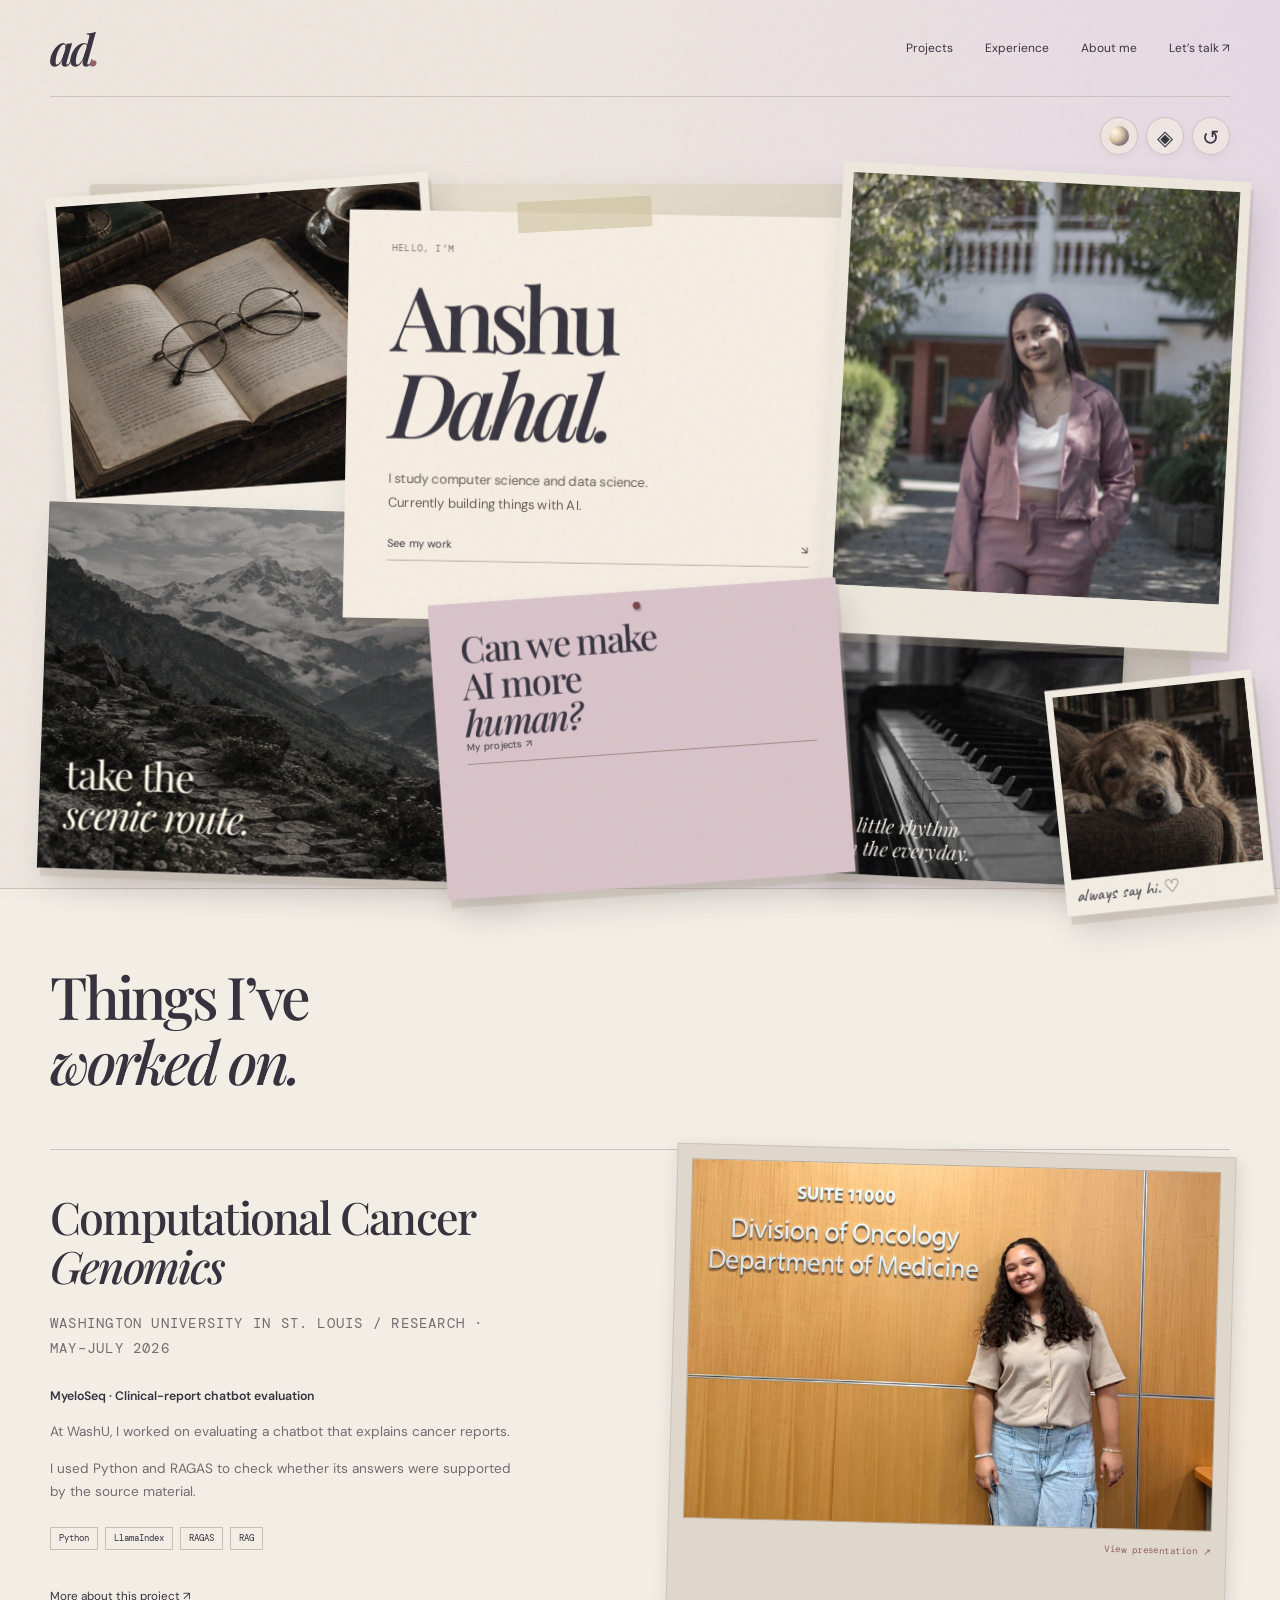
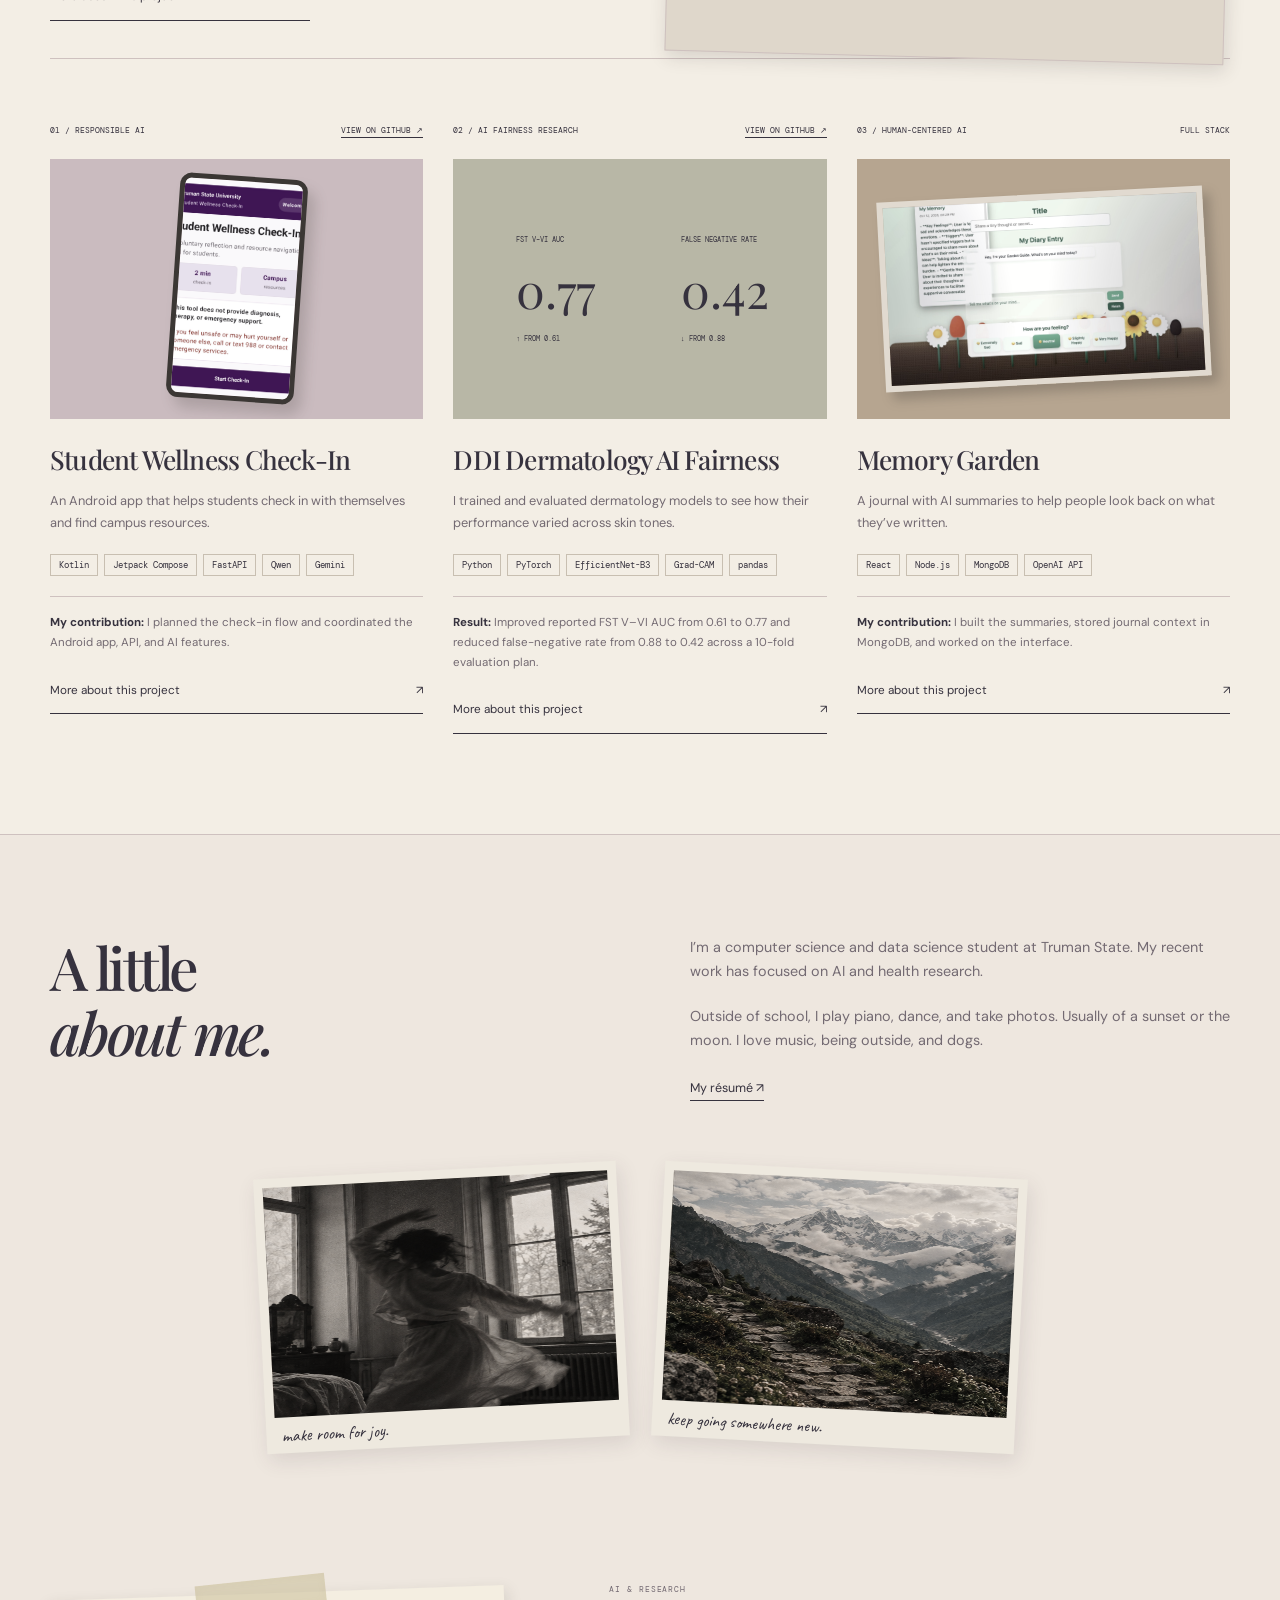
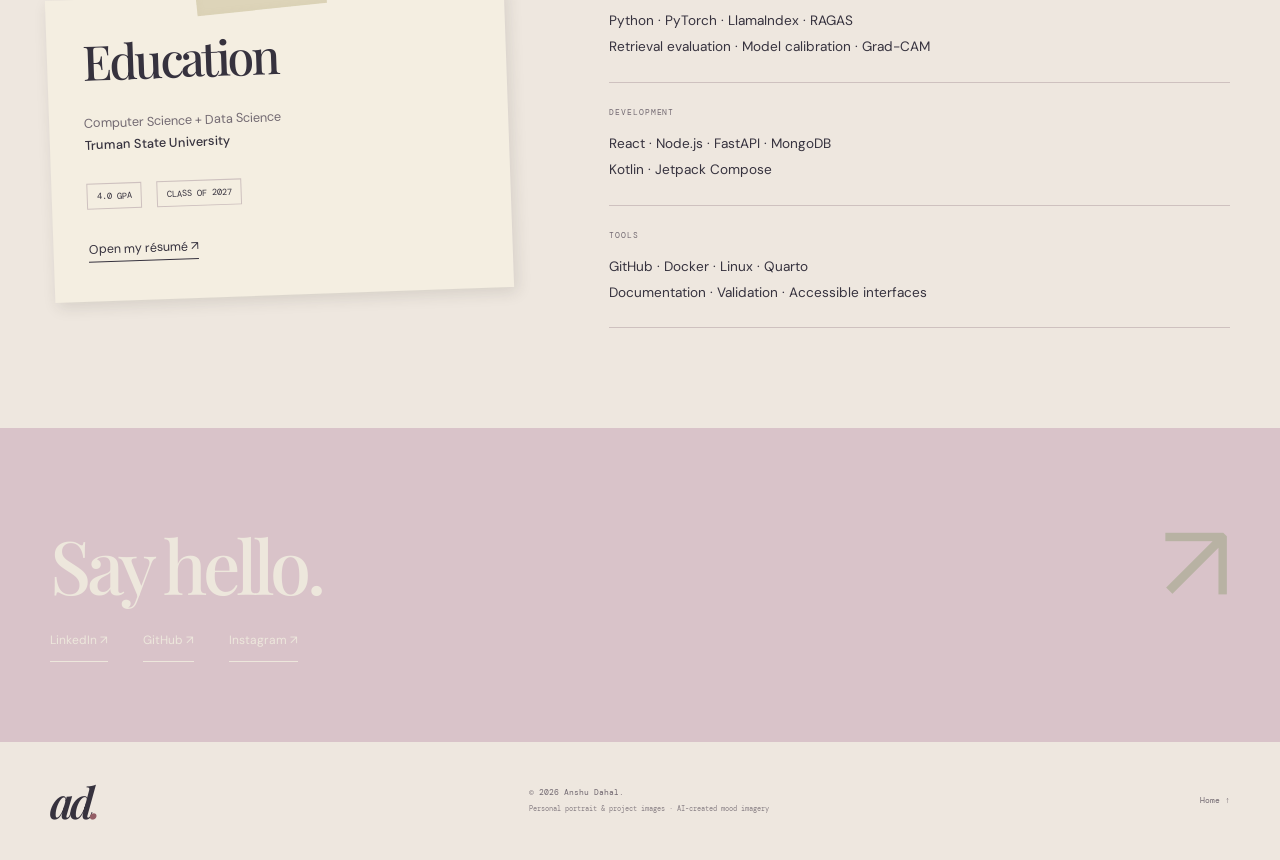
==== commit cd86af4c: "Add 3D photo board interactions and moonlight lighting" ====
--- a/index.html
+++ b/index.html
@@ -2,12 +2,12 @@
 <html lang="en"><head><meta charset="UTF-8"><meta name="viewport" content="width=device-width, initial-scale=1.0">
 <meta name="description" content="Anshu Dahal — computer science and data science student at Truman State University. Research, projects, and a little about me."><meta name="theme-color" content="#e8e3d9"><title>Anshu Dahal</title>
 <link rel="icon" href="assets/favicon.svg" type="image/svg+xml"><link rel="preconnect" href="https://fonts.googleapis.com"><link rel="preconnect" href="https://fonts.gstatic.com" crossorigin><link href="https://fonts.googleapis.com/css2?family=DM+Mono:wght@400;500&family=DM+Sans:wght@400;500;600;700&family=Playfair+Display:ital,wght@0,500;0,600;0,700;1,500;1,600&family=Caveat:wght@400;500&display=swap" rel="stylesheet">
-<link rel="stylesheet" href="style.css?v=plain-1"><script src="script.js?v=plain-1" defer></script></head>
+<link rel="stylesheet" href="style.css?v=depth-1"><script src="script.js?v=depth-1" defer></script></head>
 <body><a class="skip-link" href="#main-content">Skip to content</a>
 <header id="top"><nav class="nav shell" aria-label="Main navigation"><a class="logo" href="index.html" aria-label="Anshu home">ad<span>.</span></a><button class="nav-toggle" aria-expanded="false" aria-controls="nav-links">Menu ＋</button><ul class="nav-links" id="nav-links"><li><a href="#projects">Projects</a></li><li><a href="experience.html">Experience</a></li><li><a href="#about">About me</a></li><li><a href="#contact">Let’s talk ↗</a></li></ul></nav></header>
 <main id="main-content">
 
-<section class="vision-board shell" aria-label="Anshu’s vision board. Explore the notes and photographs to learn about me.">
+<div class="board-tools shell" role="group" aria-label="Board controls"><button id="board-light" type="button" aria-label="Switch to moonlight" aria-pressed="false" title="Switch to moonlight"><span class="little-moon" aria-hidden="true"></span></button><button id="board-motion" type="button" aria-label="Pause 3D movement" aria-pressed="false" title="Pause 3D movement">◈</button><button id="board-reset" type="button" aria-label="Reset photo positions" title="Reset photo positions">↺</button></div><section class="vision-board shell" aria-label="Anshu’s vision board. Explore the notes and photographs to learn about me.">
 <div class="board-grain" aria-hidden="true"></div>
 <button class="board-piece books-piece" data-note="learning" aria-label="Open note: forever a student"><span class="photo mood-books" role="img" aria-label="Open book and glasses on a wooden desk"></span><span class="photo-label">forever a student.</span></button>
 <div class="board-piece identity-piece"><span class="tape" aria-hidden="true"></span><p class="mini-label">HELLO, I’M</p><h1>Anshu<br><em>Dahal.</em></h1><p class="identity-copy">I study computer science and data science.<br>Currently building things with AI.</p><a class="paper-link" href="#projects">See my work <span>↘</span></a></div>
--- a/style.css
+++ b/style.css
@@ -29,3 +29,11 @@
 
 /* Give the shorter copy room without leaving empty decorative columns. */
 .board-intro+.vision-board,.nav+.vision-board{margin-top:25px}.vision-board{margin-top:32px}.collection-hero{grid-template-columns:1fr;gap:0;padding-block:60px 35px}.collection-hero h1{margin-bottom:0}.life-strip{grid-template-columns:1fr 1fr;max-width:760px;width:100%;margin-inline:auto}.case-visual{padding-bottom:12px}.case-metrics{height:auto;min-height:320px}#note-label:empty{display:none}.projects-section{padding-top:75px}.identity-piece .identity-copy{margin-top:20px}
+
+/* Physical layers: the existing board becomes a shallow 3D scene. */
+.board-tools{display:flex;justify-content:flex-end;gap:8px;margin-top:20px;position:relative;z-index:10}.board-tools button{display:grid;place-items:center;width:38px;height:38px;border:1px solid var(--line);border-radius:50%;background:#f6eee399;box-shadow:0 3px 8px #3528370c;font:1.3rem var(--serif);transition:background .2s,transform .2s}.board-tools button:hover{background:#fff5e8;transform:translateY(-2px)}.board-tools button[aria-pressed="true"]{border-color:var(--accent);background:#ddccd8}.little-moon{display:block;width:20px;height:20px;border-radius:50%;background:radial-gradient(circle at 28% 28%,#fff9e9,#e1c9a5 48%,#8b798c 90%);box-shadow:inset -4px -2px 5px #4f465c77,0 0 10px #e1c9a544}
+.vision-board{margin-top:8px;transform-style:preserve-3d;transform:perspective(1500px) rotateX(var(--view-x,0deg)) rotateY(var(--view-y,0deg));transition:transform .55s cubic-bezier(.2,.7,.2,1);overflow:visible}.board-grain{transform:translateZ(-26px);border-radius:4px;box-shadow:0 22px 45px #30243b20,inset 0 0 90px #bdb3a430}.board-grain:after{content:"";position:absolute;inset:0;background:radial-gradient(ellipse at var(--light-x,40%) 10%,#fff4db88,transparent 65%);pointer-events:none}.board-piece{--depth:18px;translate:var(--drag-x,0px) var(--drag-y,0px) var(--depth);transform-style:preserve-3d;box-shadow:3px 8px 0 #b2a49255,8px 18px 28px #30243626;transition:translate .35s,transform .35s,box-shadow .35s;backface-visibility:hidden}.identity-piece{--depth:45px}.portrait-piece{--depth:58px}.mountain-piece{--depth:35px}.research-piece{--depth:72px}.music-piece{--depth:26px}.dog-piece{--depth:85px}.board-piece:hover,.board-piece:focus-visible{translate:var(--drag-x,0px) calc(var(--drag-y,0px) - 6px) calc(var(--depth) + 22px);box-shadow:4px 9px 0 #b2a49244,14px 28px 36px #30243630}.board-piece.is-dragging{z-index:20;translate:var(--drag-x,0px) var(--drag-y,0px) 110px;transition:none;cursor:grabbing}.board-piece img,.board-piece .photo{user-select:none;-webkit-user-drag:none}.vision-board.still{transform:none}.vision-board.still .board-piece{translate:var(--drag-x,0px) var(--drag-y,0px) 0}
+body{transition:background-color .6s,color .6s}body.moonlit{--paper:#252632;--ink:#eee3d7;--muted:#c1b7bd;--line:#575160;--accent:#e4afaa;background:radial-gradient(ellipse at 100% 0,#41405b 0,transparent 55%),var(--paper)}.moonlit .board-grain{background:#45414e}.moonlit .board-grain:after{background:radial-gradient(ellipse at var(--light-x,70%) 0,#b3b9ed55,transparent 65%)}.moonlit .board-piece,.moonlit .education-note,.moonlit .archive-entry{color:#36323e}.moonlit .identity-piece{background:#e6dce4}.moonlit .research-piece{background:#c4b0c5}.moonlit .contact{background:#373140}.moonlit .contact-heading h2 em{color:#e4afaa}.moonlit .board-tools button{background:#423c4d}.moonlit .board-tools button:hover{background:#55475b}.moonlit .board-tools button[aria-pressed="true"]{background:#67536c}.moonlit dialog{background:#e9e0dd;color:#36323e}
+@media(max-width:800px){.vision-board{transform:none;transform-style:flat}.board-piece{translate:none!important}.board-tools{margin-top:12px}.board-tools #board-motion,.board-tools #board-reset{display:none}.vision-board{margin-top:12px}.board-grain{transform:none}}
+@media(prefers-reduced-motion:reduce){.vision-board,.board-piece,body,.board-tools button{transition:none}.vision-board{transform:none}.board-piece{translate:none!important}}
+.vision-board{isolation:auto}.moonlit .board-piece,.moonlit .education-note,.moonlit dialog{--ink:#36323e;--muted:#736a72;--accent:#945e66;--line:#b9a9b7}.moonlit .featured-copy,.moonlit .project-copy{color:var(--ink)}
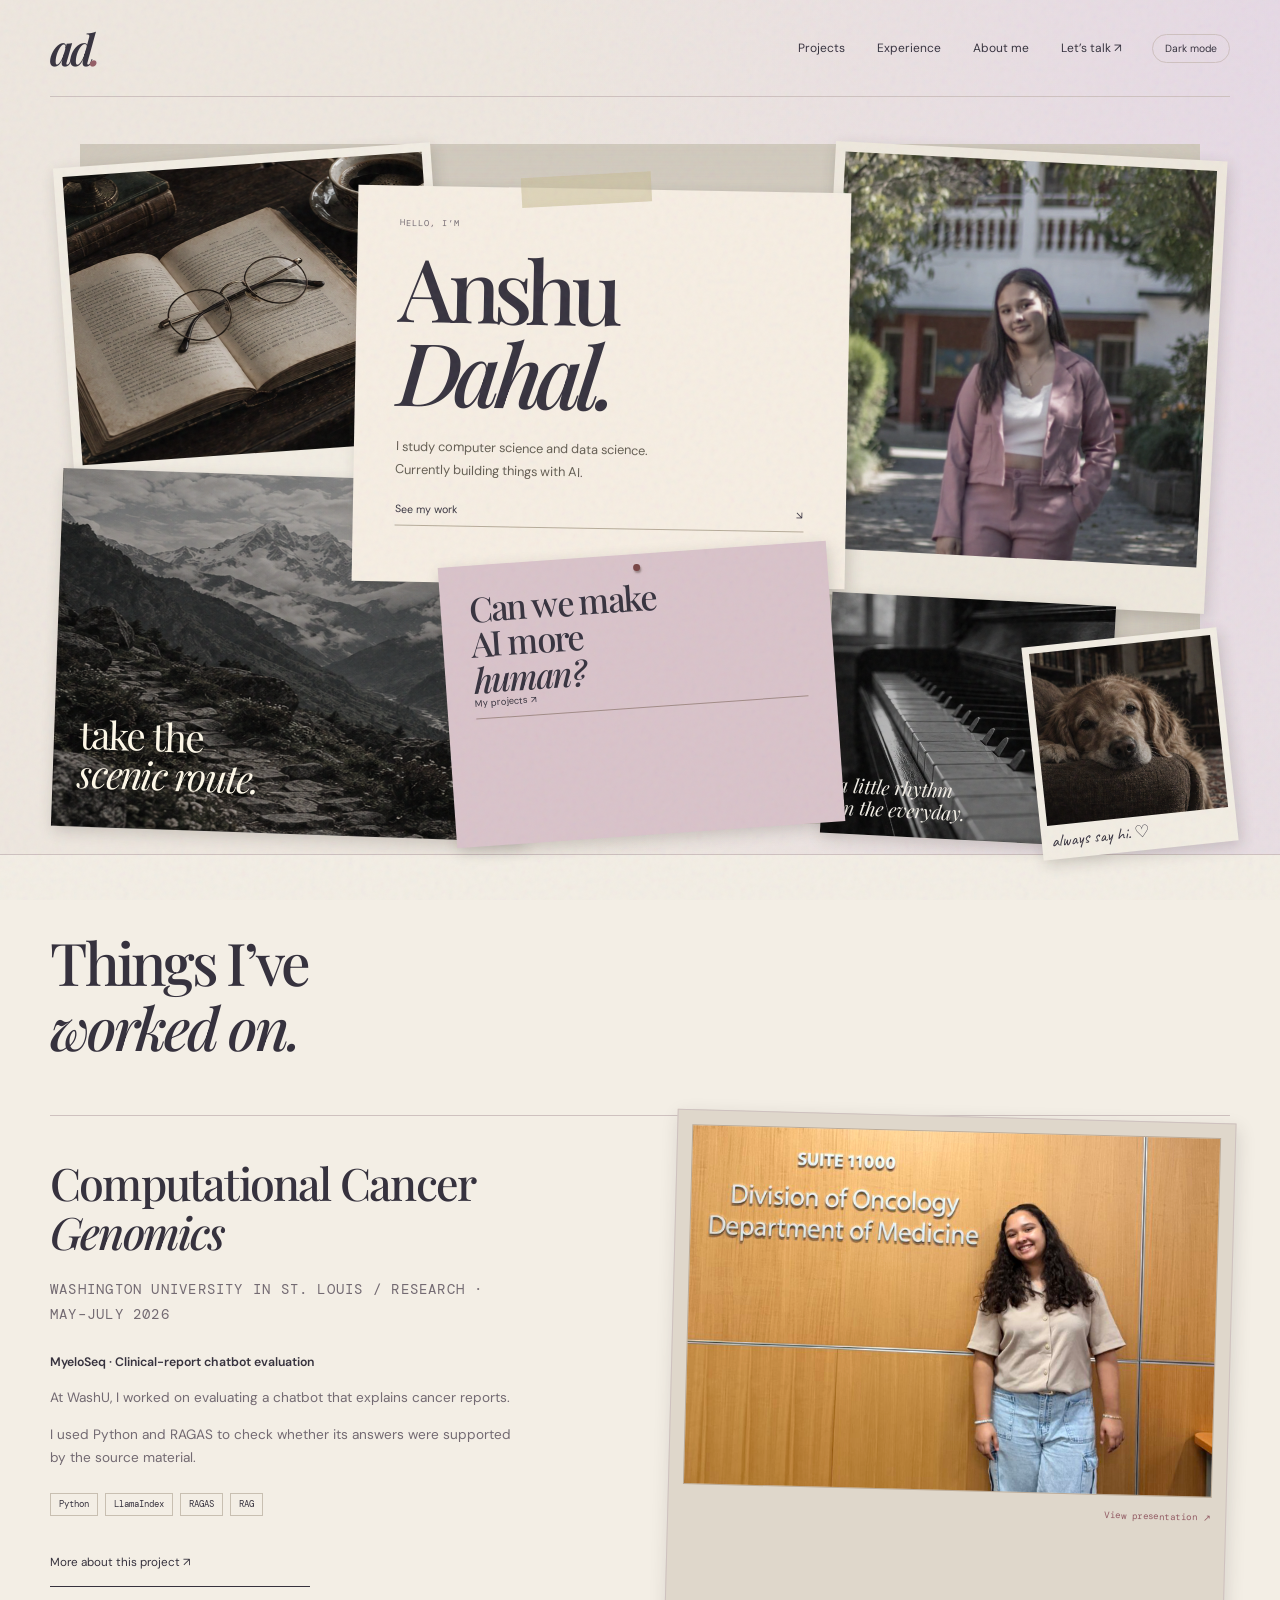
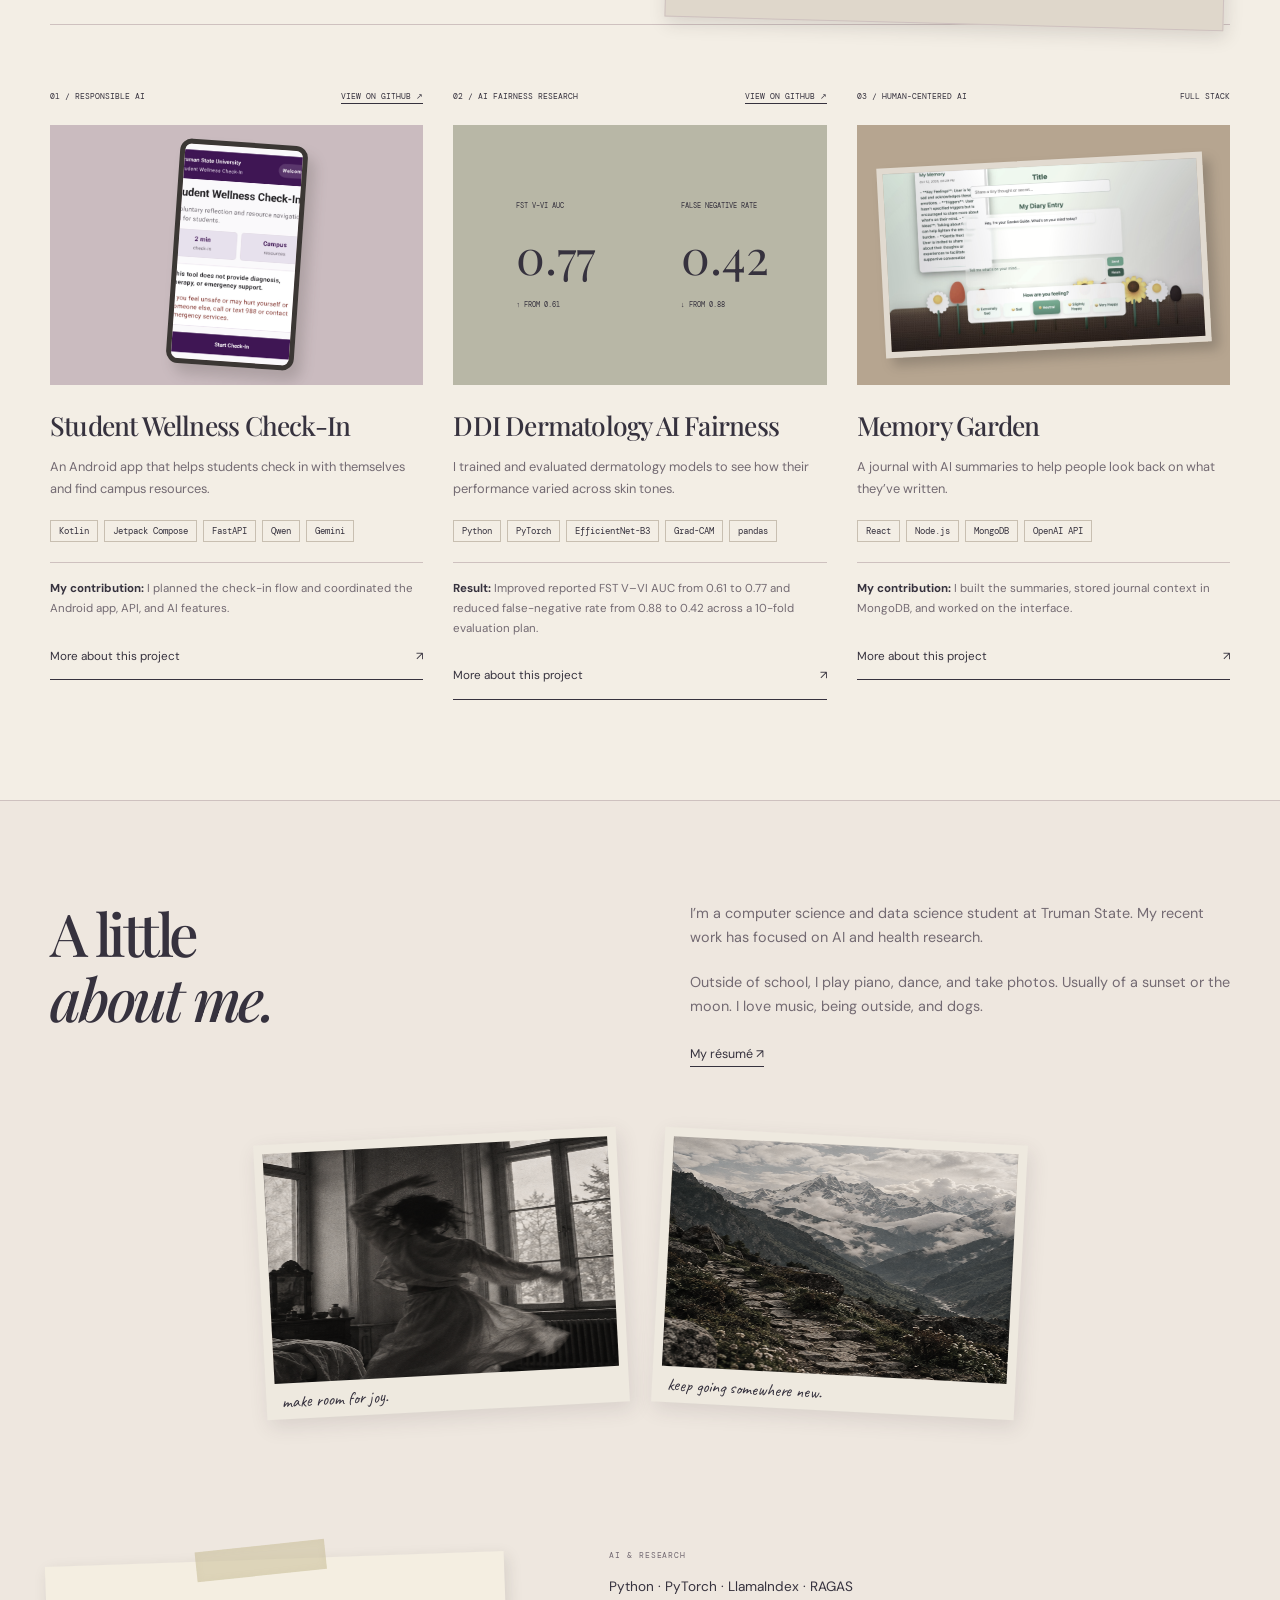
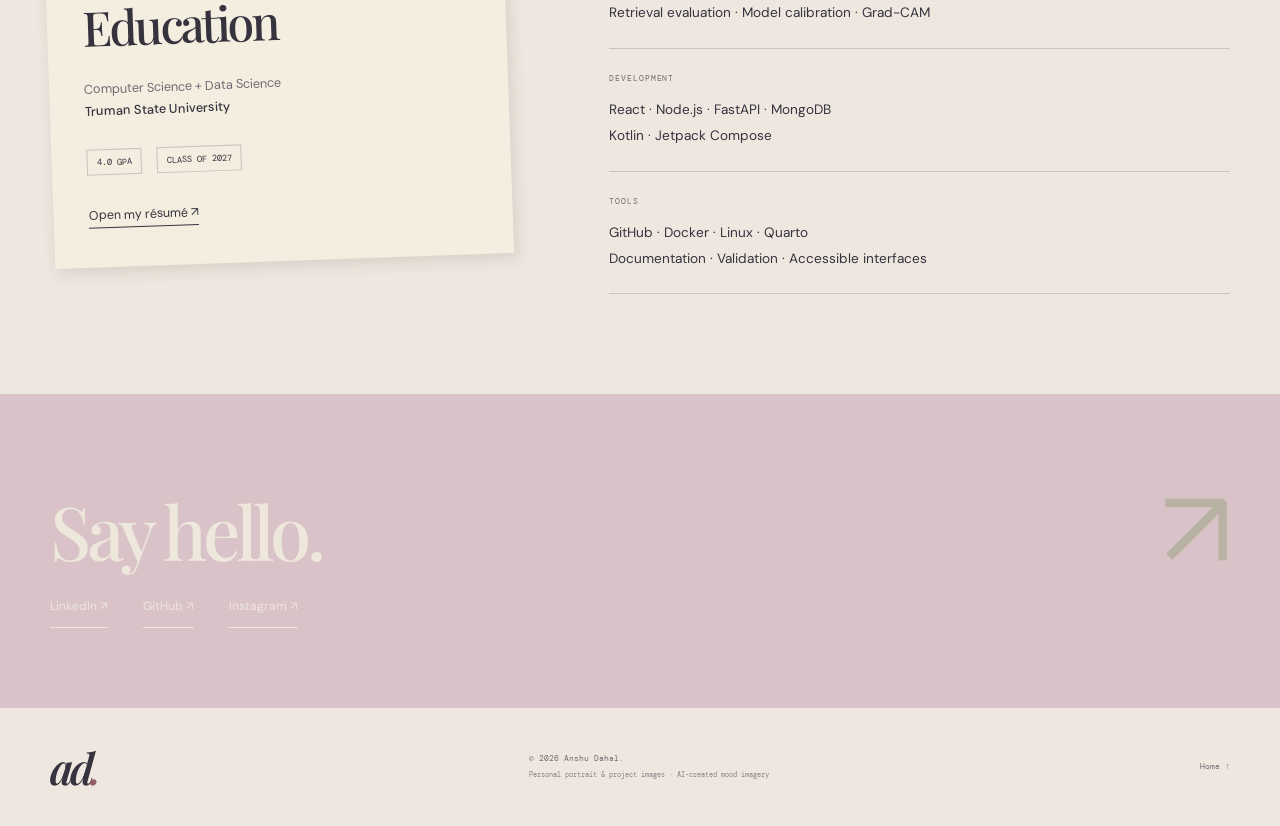
==== commit 15e984f2: "Remove board controls and apply persistent dark mode sitewide" ====
--- a/index.html
+++ b/index.html
@@ -1,13 +1,13 @@
 <!DOCTYPE html>
 <html lang="en"><head><meta charset="UTF-8"><meta name="viewport" content="width=device-width, initial-scale=1.0">
-<meta name="description" content="Anshu Dahal — computer science and data science student at Truman State University. Research, projects, and a little about me."><meta name="theme-color" content="#e8e3d9"><title>Anshu Dahal</title>
+<meta name="description" content="Anshu Dahal — computer science and data science student at Truman State University. Research, projects, and a little about me."><meta name="theme-color" content="#eee7df"><script>try{if(localStorage.getItem('portfolio-theme')==='dark')document.documentElement.classList.add('moonlit')}catch{}</script><title>Anshu Dahal</title>
 <link rel="icon" href="assets/favicon.svg" type="image/svg+xml"><link rel="preconnect" href="https://fonts.googleapis.com"><link rel="preconnect" href="https://fonts.gstatic.com" crossorigin><link href="https://fonts.googleapis.com/css2?family=DM+Mono:wght@400;500&family=DM+Sans:wght@400;500;600;700&family=Playfair+Display:ital,wght@0,500;0,600;0,700;1,500;1,600&family=Caveat:wght@400;500&display=swap" rel="stylesheet">
-<link rel="stylesheet" href="style.css?v=depth-1"><script src="script.js?v=depth-1" defer></script></head>
+<link rel="stylesheet" href="style.css?v=theme-2"><script src="script.js?v=theme-2" defer></script></head>
 <body><a class="skip-link" href="#main-content">Skip to content</a>
-<header id="top"><nav class="nav shell" aria-label="Main navigation"><a class="logo" href="index.html" aria-label="Anshu home">ad<span>.</span></a><button class="nav-toggle" aria-expanded="false" aria-controls="nav-links">Menu ＋</button><ul class="nav-links" id="nav-links"><li><a href="#projects">Projects</a></li><li><a href="experience.html">Experience</a></li><li><a href="#about">About me</a></li><li><a href="#contact">Let’s talk ↗</a></li></ul></nav></header>
+<header id="top"><nav class="nav shell" aria-label="Main navigation"><a class="logo" href="index.html" aria-label="Anshu home">ad<span>.</span></a><button class="nav-toggle" aria-expanded="false" aria-controls="nav-links">Menu ＋</button><ul class="nav-links" id="nav-links"><li><a href="#projects">Projects</a></li><li><a href="experience.html">Experience</a></li><li><a href="#about">About me</a></li><li><a href="#contact">Let’s talk ↗</a></li></ul><button class="theme-toggle" type="button" aria-label="Switch to dark mode" aria-pressed="false">Dark mode</button></nav></header>
 <main id="main-content">
 
-<div class="board-tools shell" role="group" aria-label="Board controls"><button id="board-light" type="button" aria-label="Switch to moonlight" aria-pressed="false" title="Switch to moonlight"><span class="little-moon" aria-hidden="true"></span></button><button id="board-motion" type="button" aria-label="Pause 3D movement" aria-pressed="false" title="Pause 3D movement">◈</button><button id="board-reset" type="button" aria-label="Reset photo positions" title="Reset photo positions">↺</button></div><section class="vision-board shell" aria-label="Anshu’s vision board. Explore the notes and photographs to learn about me.">
+<section class="vision-board shell" aria-label="Anshu’s vision board. Explore the notes and photographs to learn about me.">
 <div class="board-grain" aria-hidden="true"></div>
 <button class="board-piece books-piece" data-note="learning" aria-label="Open note: forever a student"><span class="photo mood-books" role="img" aria-label="Open book and glasses on a wooden desk"></span><span class="photo-label">forever a student.</span></button>
 <div class="board-piece identity-piece"><span class="tape" aria-hidden="true"></span><p class="mini-label">HELLO, I’M</p><h1>Anshu<br><em>Dahal.</em></h1><p class="identity-copy">I study computer science and data science.<br>Currently building things with AI.</p><a class="paper-link" href="#projects">See my work <span>↘</span></a></div>
--- a/style.css
+++ b/style.css
@@ -1,4 +1,4 @@
-:root{--paper:#eee7df;--ink:#36323e;--muted:#736a72;--line:#cec1bf;--accent:#945e66;--serif:'Playfair Display',Georgia,serif;--sans:'DM Sans',Arial,sans-serif;--mono:'DM Mono',monospace;--hand:'Caveat',cursive}*{box-sizing:border-box}html{scroll-behavior:smooth;scroll-padding-top:28px}body{margin:0;background:var(--paper);color:var(--ink);font:16px/1.7 var(--sans)}body:before{content:"";position:fixed;inset:0;pointer-events:none;z-index:30;opacity:.17;background-image:url("data:image/svg+xml,%3Csvg viewBox='0 0 180 180' xmlns='http://www.w3.org/2000/svg'%3E%3Cfilter id='n'%3E%3CfeTurbulence type='fractalNoise' baseFrequency='.8' numOctaves='3' stitchTiles='stitch'/%3E%3C/filter%3E%3Cpath fill='%23958f7d' filter='url(%23n)' opacity='.35' d='M0 0h180v180H0z'/%3E%3C/svg%3E")}a{color:inherit;text-decoration:none}button{color:inherit;font:inherit;cursor:pointer}button,a{-webkit-tap-highlight-color:transparent}a:focus-visible,button:focus-visible,summary:focus-visible{outline:2px solid var(--accent);outline-offset:5px}::selection{background:#ccb1b0}.shell{width:min(1280px,calc(100% - 100px));margin-inline:auto}.skip-link{position:fixed;top:-70px;left:15px;padding:12px 20px;background:var(--ink);color:white;z-index:100}.skip-link:focus{top:15px}.nav{height:97px;display:flex;align-items:center;gap:30px;border-bottom:1px solid var(--line)}.logo{font:italic 600 2.7rem var(--serif);letter-spacing:-.09em}.logo span{color:var(--accent)}.nav-note{font:italic .88rem var(--serif);color:var(--muted);margin-left:8px}.nav-links{display:flex;list-style:none;align-items:center;gap:32px;padding:0;margin:0 0 0 auto;font-size:.75rem}.nav-links a{border-bottom:1px solid transparent;padding-bottom:5px}.nav-links a:hover,.nav-links .active{border-color:var(--accent)}.nav-toggle{display:none}.board-intro{display:flex;justify-content:space-between;align-items:center;gap:15px;padding:30px 0 27px;font:.53rem/1.6 var(--mono);letter-spacing:.13em;color:var(--muted)}.board-intro p{margin:0}.vision-board{height:725px;position:relative;display:grid;grid-template-columns:repeat(12,1fr);grid-template-rows:repeat(12,1fr);padding:14px 12px 15px;isolation:isolate}.board-grain{position:absolute;inset:15px 30px 30px;background:#d2cbbf;z-index:-2;box-shadow:inset 0 0 90px #bdb3a430}.board-piece{position:relative;display:block;padding:0;border:0;text-align:left;box-shadow:2px 5px 15px #302c2630;transition:transform .25s,box-shadow .25s;background:#f2ede3;min-width:0}.board-piece:hover,.board-piece:focus-visible{box-shadow:3px 10px 22px #302c2640;z-index:8;transform:rotate(0deg) translateY(-3px)}.photo{display:block;width:100%;height:100%;background-image:url('assets/vision-contact-sheet.png');background-size:300% 200%;background-repeat:no-repeat;filter:saturate(.64);transition:filter .4s}.mood-books{background-position:0 0}.mood-mountains{background-position:50% 0}.mood-piano{background-position:100% 0}.mood-dog{background-position:0 100%}.mood-dance{background-position:50% 100%}.mood-notebook{background-position:100% 100%}.board-piece:hover .photo,.life-photo:hover .photo{filter:saturate(.9)}.books-piece{grid-column:1/5;grid-row:1/7;transform:rotate(-4deg);margin:12px 5px 4px 2px;padding:9px 9px 34px}.books-piece .photo{background-position:0 0}.photo-label{position:absolute;bottom:8px;left:16px;font:.9rem var(--hand)}.identity-piece{grid-column:4/9;grid-row:2/9;transform:rotate(1deg);z-index:4;margin:-12px -15px 22px 4px;padding:30px 42px;background:#f2ede1;box-shadow:4px 6px 15px #302c2633}.identity-piece:hover{transform:rotate(1deg)}.tape{position:absolute;top:-14px;left:33%;width:130px;height:30px;background:#cabf9a8c;transform:rotate(-4deg);box-shadow:inset 0 0 8px #ad9d6c12}.mini-label{display:block;font:.53rem/1.8 var(--mono);letter-spacing:.12em;margin:0 0 15px;color:var(--muted)}h1{font:500 clamp(4rem,6.8vw,6.4rem)/.96 var(--serif);letter-spacing:-.075em;margin:0 0 22px}h1 em{font-weight:500}.identity-copy{font-size:.8rem;line-height:1.8;margin:0 0 22px;color:#645e53}.paper-link{display:flex;justify-content:space-between;gap:10px;font:.66rem var(--sans);border-bottom:1px solid #b7ac9a;padding-bottom:9px}.identity-number{display:block;font:.43rem var(--mono);color:#8b8274;margin-top:17px;letter-spacing:.08em}.portrait-piece{grid-column:9/13;grid-row:1/9;transform:rotate(3deg);margin:8px 2px 3px -9px;padding:10px 10px 46px;z-index:2;background:#eee8dd}.portrait-piece img{display:block;width:100%;height:100%;object-fit:cover;object-position:50% 35%;filter:saturate(.5) contrast(.95)}.handwritten{font:1.6rem/1.3 var(--hand)}.portrait-piece>.handwritten{position:absolute;bottom:9px;left:0;right:0;text-align:center;font-size:1.35rem}.portrait-greeting{position:absolute;bottom:65px;left:15px;right:15px;text-align:center;background:#f0e6d8e8;padding:12px;font:.58rem var(--mono);opacity:0;transform:translateY(6px);transition:opacity .2s,transform .2s}.portrait-piece:hover .portrait-greeting,.portrait-piece:focus-visible .portrait-greeting{opacity:1;transform:none}.mountain-piece{grid-column:1/6;grid-row:7/13;margin:-15px 15px 5px -5px;transform:rotate(2deg);z-index:3}.mountain-piece .photo{filter:saturate(.4) brightness(.75)}.mountain-caption{position:absolute;left:25px;bottom:35px;color:#fff9e9;font:2.4rem/1.02 var(--serif);letter-spacing:-.045em;text-shadow:0 2px 12px #0006}.photo-corner{position:absolute;top:17px;left:20px;color:#f6eedb;font:.43rem var(--mono);letter-spacing:.1em}.research-piece{grid-column:5/9;grid-row:8/13;padding:26px 28px 22px;margin:5px -4px 4px 0;background:#d8c5c1;transform:rotate(-4deg);z-index:5}.pin{position:absolute;top:10px;left:50%;height:7px;width:7px;background:#784545;border-radius:50%;box-shadow:1px 2px 2px #33251c66}.research-piece .mini-label{font-size:.48rem;margin-bottom:10px}.research-piece h2{font:500 2.15rem/1.03 var(--serif);letter-spacing:-.045em;margin:0}.research-piece h2 em{font-weight:500}.research-piece p{font-size:.65rem;line-height:1.7;margin:13px 0}.research-piece .paper-link{font-size:.58rem;border-color:#a28b87}.music-piece{grid-column:9/12;grid-row:9/13;margin:-8px 12px -1px -7px;transform:rotate(3deg);z-index:3}.music-piece .photo{filter:grayscale(1) brightness(.72)}.music-label{position:absolute;left:16px;bottom:16px;color:#f2eee6;font:italic 1.2rem/1.15 var(--serif)}.dog-piece{grid-column:11/13;grid-row:9/13;transform:rotate(-6deg);margin:30px -10px -12px 7px;padding:7px 7px 34px;z-index:6}.dog-piece .handwritten{position:absolute;bottom:7px;left:10px;font-size:1.07rem}.board-scribble{position:absolute;top:0;left:42%;font:1.4rem var(--hand);transform:rotate(-5deg);color:#655443}.board-footer{display:flex;align-items:center;justify-content:space-between;gap:20px;padding:27px 0 35px}.board-footer>span{font:.48rem var(--mono);letter-spacing:.08em;color:var(--muted)}.board-footer p{font:italic .95rem var(--serif);margin:0;color:var(--muted)}.board-footer>a{font:1.8rem var(--serif);padding:0 12px}.section{padding-block:100px}.projects-section{background:#f3eee5;border-block:1px solid var(--line)}.section-title{display:flex;align-items:flex-end;justify-content:space-between;gap:40px;margin-bottom:55px}.kicker,.card-label{font:.55rem/1.8 var(--mono);letter-spacing:.09em;color:var(--muted);margin:0 0 25px}h2{font:500 clamp(2.7rem,4.6vw,4.2rem)/1.1 var(--serif);letter-spacing:-.055em;margin:0}h2 em,h3 em{font-weight:500}.section-title>p{font-size:.86rem;color:var(--muted);margin-bottom:5px}.featured-project{display:grid;grid-template-columns:1fr .9fr;min-height:510px;border-block:1px solid var(--line);margin-bottom:65px}.featured-copy{padding:42px 55px 35px 0}.featured-copy h3{font:500 2.8rem/1.1 var(--serif);letter-spacing:-.04em;margin:0 0 22px}.featured-copy>p{font-size:.85rem;color:var(--muted);max-width:470px}.featured-copy .project-name{font-size:.77rem;color:var(--ink);font-weight:600}.role-tags{display:flex;flex-wrap:wrap;gap:7px;margin:24px 0}.role-tags span,.project-copy li{font:.54rem/1.7 var(--mono);border:1px solid #c8bfb1;padding:3px 8px}.research-visual>.photo{position:absolute;inset:0;filter:saturate(.3) brightness(.6)}.research-overlay>span{font:.45rem var(--mono);letter-spacing:.1em}.research-overlay>p{font:2.7rem/1.03 var(--serif);letter-spacing:-.05em;margin:20px 0}.research-overlay>small{font-size:.62rem}details{border-top:1px solid var(--line);margin-top:25px}summary{display:flex;justify-content:space-between;list-style:none;padding:15px 0;cursor:pointer;font-size:.75rem}summary::-webkit-details-marker{display:none}details[open] summary span{transform:rotate(45deg)}.detail-body{font-size:.84rem;color:var(--muted);padding-bottom:20px}.underlined{font-size:.78rem;border-bottom:1px solid;padding-bottom:4px}.underlined:hover{color:var(--accent)}.projects-grid{display:grid;grid-template-columns:repeat(3,1fr);gap:30px}.project{min-width:0}.project-top{display:flex;justify-content:space-between;gap:8px;font:.47rem/1.8 var(--mono);min-height:35px}.project-top a{border-bottom:1px solid;height:max-content}.project-visual{height:260px;display:grid;place-items:center;overflow:hidden;margin-bottom:25px;background:#c6bcb3}.wellness-visual{background:#cabbbf}.wellness-visual img{height:225px;width:128px;object-fit:cover;object-position:top;border:5px solid #3d3731;border-radius:12px;transform:rotate(4deg);box-shadow:8px 10px 14px #302c2630;filter:saturate(.6)}.metric-visual{background:#b8b7a6;padding:25px;grid-template-columns:1fr 1fr;gap:15px}.metric-visual span,.metric-visual small{font:.45rem var(--mono);display:block}.metric-visual strong{font:3rem var(--serif);display:block;margin:13px 0}.garden-visual{padding:22px;background:#b6a590}.garden-visual img{max-width:100%;height:190px;object-fit:cover;border:6px solid #e5dac8;transform:rotate(-3deg);box-shadow:7px 8px 12px #302c2640;filter:saturate(.6)}.project-copy h3{font:500 1.65rem/1.2 var(--serif);letter-spacing:-.03em;margin:0 0 15px}.project-copy p{font-size:.8rem;color:var(--muted)}.project-copy ul{list-style:none;display:flex;flex-wrap:wrap;gap:6px;padding:0;margin:20px 0}.contribution{border-top:1px solid var(--line);padding-top:16px;font-size:.72rem!important}.contribution strong{color:var(--ink)}.about-section{display:grid;grid-template-columns:1fr 1fr;gap:55px 100px}.about-title>.handwritten{display:block;margin-top:25px;color:var(--accent);transform:rotate(-4deg)}.about-copy p{font-size:.9rem;color:var(--muted);margin:0 0 20px}.about-copy .lead{font:1.4rem/1.5 var(--serif);color:var(--ink);margin-bottom:25px}.life-strip{grid-column:1/-1;display:grid;grid-template-columns:1fr .8fr 1fr;gap:35px;margin-top:15px;align-items:center}.life-photo{position:relative;border:0;background:#eee9df;padding:9px 9px 36px;height:275px;transform:rotate(-3deg);box-shadow:2px 5px 15px #302c2622}.life-photo:last-child{transform:rotate(3deg)}.life-photo>span:last-child{position:absolute;bottom:7px;left:15px;font:1.1rem var(--hand)}.life-quote{text-align:center}.life-quote p{font:2.25rem/1.15 var(--serif);letter-spacing:-.045em;margin:0 0 20px}.life-quote>span{font:.45rem var(--mono);color:var(--muted);letter-spacing:.1em}.journey{border-top:1px solid var(--line)}.journey .section-title{align-items:flex-start}.journey .section-title>p{font:.55rem/1.8 var(--mono)}.timeline{margin-left:35%}.timeline-item{display:grid;grid-template-columns:105px 1fr;gap:25px;border-top:1px solid var(--line);padding:27px 0}.timeline-year{font:.6rem var(--mono);color:var(--muted);padding-top:7px}.timeline-item h3{font:500 1.5rem var(--serif);margin:0 0 12px}.timeline-item p{font-size:.82rem;color:var(--muted);margin:0}.experience-banner{margin-left:35%;display:flex;justify-content:space-between;gap:15px;padding:20px 0;border-block:1px solid var(--ink);font-size:.75rem}.experience-banner span{color:var(--muted)}.contact{background:#34352f;color:#ede7dc;padding:80px 0}.contact .kicker{color:#b8b5a9}.contact-heading{display:flex;justify-content:space-between;align-items:center}.contact-heading h2{font-size:clamp(3rem,5.8vw,5.2rem)}.contact-heading>span{font-size:7rem;line-height:1;color:#b8b2a3}.contact .shell>p:not(.kicker){font-size:.85rem;color:#c6c1b5;margin:28px 0}.social-links{display:flex;gap:35px;flex-wrap:wrap}.contact-link{font-size:.75rem;border-bottom:1px solid;padding:10px 0}.site-footer{display:flex;align-items:center;justify-content:space-between;gap:25px;padding-block:30px}.site-footer p,.site-footer>a:last-child{font:.52rem/1.9 var(--mono);color:var(--muted);margin:0}.site-footer small{font-size:.44rem;opacity:.8}.footer-inner{display:flex;align-items:center;justify-content:space-between;gap:25px;width:100%}.footer-links{display:flex;gap:20px;font:.6rem var(--mono)}dialog{border:1px solid #bbb1a2;padding:55px;width:min(520px,calc(100% - 36px));background:#f1eadd;color:var(--ink);box-shadow:12px 15px 50px #201b1640;max-height:85vh;overflow:auto}dialog::backdrop{background:#25201b99;backdrop-filter:blur(4px)}.note-close{position:absolute;right:18px;top:14px;border:0;background:none;font:.6rem var(--mono);padding:8px}dialog h2{font-size:2.9rem;margin:0 0 25px}#note-body{font-size:.95rem;color:#655e53}dialog>.handwritten{display:block;margin-top:25px;color:var(--accent)}.page-hero{padding:85px 0 65px}.page-hero h1{font-size:clamp(3rem,6vw,5.2rem);line-height:1.1}.page-hero strong{font-weight:500;font-style:italic;color:var(--accent)}.page-hero>p:not(.kicker){max-width:630px;color:var(--muted)}.text-link{font-size:.78rem;border-bottom:1px solid;padding-bottom:5px}.experience-list{padding-top:5px}.role{display:grid;grid-template-columns:.32fr 1fr;gap:60px;border-top:1px solid var(--line);padding:50px 0}.role-meta{font:.7rem/1.8 var(--mono)}.role-meta p{font-size:.6rem;color:var(--muted)}.role-content h2{font-size:2.6rem}.role-program{font:.67rem/1.8 var(--mono);color:var(--muted);margin:15px 0 28px}.role-content ul{padding-left:20px;color:var(--muted);font-size:.88rem}.role-content li{margin-bottom:13px}.experience-cta{padding:60px 0;background:#d8c5c1}.experience-cta>div>div{display:flex;gap:30px;flex-wrap:wrap}
+:root{--paper:#eee7df;--ink:#36323e;--muted:#736a72;--line:#cec1bf;--accent:#945e66;--serif:'Playfair Display',Georgia,serif;--sans:'DM Sans',Arial,sans-serif;--mono:'DM Mono',monospace;--hand:'Caveat',cursive}*{box-sizing:border-box}html{scroll-behavior:smooth;scroll-padding-top:28px}body{margin:0;background:var(--paper);color:var(--ink);font:16px/1.7 var(--sans)}body:before{content:"";position:fixed;inset:0;pointer-events:none;z-index:30;opacity:.17;background-image:url("data:image/svg+xml,%3Csvg viewBox='0 0 180 180' xmlns='http://www.w3.org/2000/svg'%3E%3Cfilter id='n'%3E%3CfeTurbulence type='fractalNoise' baseFrequency='.8' numOctaves='3' stitchTiles='stitch'/%3E%3C/filter%3E%3Cpath fill='%23958f7d' filter='url(%23n)' opacity='.35' d='M0 0h180v180H0z'/%3E%3C/svg%3E")}a{color:inherit;text-decoration:none}button{color:inherit;font:inherit;cursor:pointer}button,a{-webkit-tap-highlight-color:transparent}a:focus-visible,button:focus-visible,summary:focus-visible{outline:2px solid var(--accent);outline-offset:5px}::selection{background:#ccb1b0}.shell{width:min(1280px,calc(100% - 100px));margin-inline:auto}.skip-link{position:fixed;top:-70px;left:15px;padding:12px 20px;background:var(--ink);color:white;z-index:100}.skip-link:focus{top:15px}.nav{height:97px;display:flex;align-items:center;gap:30px;border-bottom:1px solid var(--line)}.logo{font:italic 600 2.7rem var(--serif);letter-spacing:-.09em}.logo span{color:var(--accent)}.nav-note{font:italic .88rem var(--serif);color:var(--muted);margin-left:8px}.nav-links{display:flex;list-style:none;align-items:center;gap:32px;padding:0;margin:0 0 0 auto;font-size:.75rem}.nav-links a{border-bottom:1px solid transparent;padding-bottom:5px}.nav-links a:hover,.nav-links .active{border-color:var(--accent)}.nav-toggle{display:none}.board-intro{display:flex;justify-content:space-between;align-items:center;gap:15px;padding:30px 0 27px;font:.53rem/1.6 var(--mono);letter-spacing:.13em;color:var(--muted)}.board-intro p{margin:0}.vision-board{height:725px;position:relative;display:grid;grid-template-columns:repeat(12,1fr);grid-template-rows:repeat(12,1fr);padding:14px 12px 15px;isolation:isolate}.board-grain{position:absolute;inset:15px 30px 30px;background:#d2cbbf;z-index:-2;box-shadow:inset 0 0 90px #bdb3a430}.board-piece{position:relative;display:block;padding:0;border:0;text-align:left;box-shadow:2px 5px 15px #302c2630;transition:transform .25s,box-shadow .25s;background:#f2ede3;min-width:0}.board-piece:hover,.board-piece:focus-visible{box-shadow:3px 10px 22px #302c2640;z-index:8}.photo{display:block;width:100%;height:100%;background-image:url('assets/vision-contact-sheet.png');background-size:300% 200%;background-repeat:no-repeat;filter:saturate(.64);transition:filter .4s}.mood-books{background-position:0 0}.mood-mountains{background-position:50% 0}.mood-piano{background-position:100% 0}.mood-dog{background-position:0 100%}.mood-dance{background-position:50% 100%}.mood-notebook{background-position:100% 100%}.board-piece:hover .photo,.life-photo:hover .photo{filter:saturate(.9)}.books-piece{grid-column:1/5;grid-row:1/7;transform:rotate(-4deg);margin:12px 5px 4px 2px;padding:9px 9px 34px}.books-piece .photo{background-position:0 0}.photo-label{position:absolute;bottom:8px;left:16px;font:.9rem var(--hand)}.identity-piece{grid-column:4/9;grid-row:2/9;transform:rotate(1deg);z-index:4;margin:-12px -15px 22px 4px;padding:30px 42px;background:#f2ede1;box-shadow:4px 6px 15px #302c2633}.identity-piece:hover{transform:rotate(1deg)}.tape{position:absolute;top:-14px;left:33%;width:130px;height:30px;background:#cabf9a8c;transform:rotate(-4deg);box-shadow:inset 0 0 8px #ad9d6c12}.mini-label{display:block;font:.53rem/1.8 var(--mono);letter-spacing:.12em;margin:0 0 15px;color:var(--muted)}h1{font:500 clamp(4rem,6.8vw,6.4rem)/.96 var(--serif);letter-spacing:-.075em;margin:0 0 22px}h1 em{font-weight:500}.identity-copy{font-size:.8rem;line-height:1.8;margin:0 0 22px;color:#645e53}.paper-link{display:flex;justify-content:space-between;gap:10px;font:.66rem var(--sans);border-bottom:1px solid #b7ac9a;padding-bottom:9px}.identity-number{display:block;font:.43rem var(--mono);color:#8b8274;margin-top:17px;letter-spacing:.08em}.portrait-piece{grid-column:9/13;grid-row:1/9;transform:rotate(3deg);margin:8px 2px 3px -9px;padding:10px 10px 46px;z-index:2;background:#eee8dd}.portrait-piece img{display:block;width:100%;height:100%;object-fit:cover;object-position:50% 35%;filter:saturate(.5) contrast(.95)}.handwritten{font:1.6rem/1.3 var(--hand)}.portrait-piece>.handwritten{position:absolute;bottom:9px;left:0;right:0;text-align:center;font-size:1.35rem}.portrait-greeting{position:absolute;bottom:65px;left:15px;right:15px;text-align:center;background:#f0e6d8e8;padding:12px;font:.58rem var(--mono);opacity:0;transform:translateY(6px);transition:opacity .2s,transform .2s}.portrait-piece:hover .portrait-greeting,.portrait-piece:focus-visible .portrait-greeting{opacity:1;transform:none}.mountain-piece{grid-column:1/6;grid-row:7/13;margin:-15px 15px 5px -5px;transform:rotate(2deg);z-index:3}.mountain-piece .photo{filter:saturate(.4) brightness(.75)}.mountain-caption{position:absolute;left:25px;bottom:35px;color:#fff9e9;font:2.4rem/1.02 var(--serif);letter-spacing:-.045em;text-shadow:0 2px 12px #0006}.photo-corner{position:absolute;top:17px;left:20px;color:#f6eedb;font:.43rem var(--mono);letter-spacing:.1em}.research-piece{grid-column:5/9;grid-row:8/13;padding:26px 28px 22px;margin:5px -4px 4px 0;background:#d8c5c1;transform:rotate(-4deg);z-index:5}.pin{position:absolute;top:10px;left:50%;height:7px;width:7px;background:#784545;border-radius:50%;box-shadow:1px 2px 2px #33251c66}.research-piece .mini-label{font-size:.48rem;margin-bottom:10px}.research-piece h2{font:500 2.15rem/1.03 var(--serif);letter-spacing:-.045em;margin:0}.research-piece h2 em{font-weight:500}.research-piece p{font-size:.65rem;line-height:1.7;margin:13px 0}.research-piece .paper-link{font-size:.58rem;border-color:#a28b87}.music-piece{grid-column:9/12;grid-row:9/13;margin:-8px 12px -1px -7px;transform:rotate(3deg);z-index:3}.music-piece .photo{filter:grayscale(1) brightness(.72)}.music-label{position:absolute;left:16px;bottom:16px;color:#f2eee6;font:italic 1.2rem/1.15 var(--serif)}.dog-piece{grid-column:11/13;grid-row:9/13;transform:rotate(-6deg);margin:30px -10px -12px 7px;padding:7px 7px 34px;z-index:6}.dog-piece .handwritten{position:absolute;bottom:7px;left:10px;font-size:1.07rem}.board-scribble{position:absolute;top:0;left:42%;font:1.4rem var(--hand);transform:rotate(-5deg);color:#655443}.board-footer{display:flex;align-items:center;justify-content:space-between;gap:20px;padding:27px 0 35px}.board-footer>span{font:.48rem var(--mono);letter-spacing:.08em;color:var(--muted)}.board-footer p{font:italic .95rem var(--serif);margin:0;color:var(--muted)}.board-footer>a{font:1.8rem var(--serif);padding:0 12px}.section{padding-block:100px}.projects-section{background:#f3eee5;border-block:1px solid var(--line)}.section-title{display:flex;align-items:flex-end;justify-content:space-between;gap:40px;margin-bottom:55px}.kicker,.card-label{font:.55rem/1.8 var(--mono);letter-spacing:.09em;color:var(--muted);margin:0 0 25px}h2{font:500 clamp(2.7rem,4.6vw,4.2rem)/1.1 var(--serif);letter-spacing:-.055em;margin:0}h2 em,h3 em{font-weight:500}.section-title>p{font-size:.86rem;color:var(--muted);margin-bottom:5px}.featured-project{display:grid;grid-template-columns:1fr .9fr;min-height:510px;border-block:1px solid var(--line);margin-bottom:65px}.featured-copy{padding:42px 55px 35px 0}.featured-copy h3{font:500 2.8rem/1.1 var(--serif);letter-spacing:-.04em;margin:0 0 22px}.featured-copy>p{font-size:.85rem;color:var(--muted);max-width:470px}.featured-copy .project-name{font-size:.77rem;color:var(--ink);font-weight:600}.role-tags{display:flex;flex-wrap:wrap;gap:7px;margin:24px 0}.role-tags span,.project-copy li{font:.54rem/1.7 var(--mono);border:1px solid #c8bfb1;padding:3px 8px}.research-visual>.photo{position:absolute;inset:0;filter:saturate(.3) brightness(.6)}.research-overlay>span{font:.45rem var(--mono);letter-spacing:.1em}.research-overlay>p{font:2.7rem/1.03 var(--serif);letter-spacing:-.05em;margin:20px 0}.research-overlay>small{font-size:.62rem}details{border-top:1px solid var(--line);margin-top:25px}summary{display:flex;justify-content:space-between;list-style:none;padding:15px 0;cursor:pointer;font-size:.75rem}summary::-webkit-details-marker{display:none}details[open] summary span{transform:rotate(45deg)}.detail-body{font-size:.84rem;color:var(--muted);padding-bottom:20px}.underlined{font-size:.78rem;border-bottom:1px solid;padding-bottom:4px}.underlined:hover{color:var(--accent)}.projects-grid{display:grid;grid-template-columns:repeat(3,1fr);gap:30px}.project{min-width:0}.project-top{display:flex;justify-content:space-between;gap:8px;font:.47rem/1.8 var(--mono);min-height:35px}.project-top a{border-bottom:1px solid;height:max-content}.project-visual{height:260px;display:grid;place-items:center;overflow:hidden;margin-bottom:25px;background:#c6bcb3}.wellness-visual{background:#cabbbf}.wellness-visual img{height:225px;width:128px;object-fit:cover;object-position:top;border:5px solid #3d3731;border-radius:12px;transform:rotate(4deg);box-shadow:8px 10px 14px #302c2630;filter:saturate(.6)}.metric-visual{background:#b8b7a6;padding:25px;grid-template-columns:1fr 1fr;gap:15px}.metric-visual span,.metric-visual small{font:.45rem var(--mono);display:block}.metric-visual strong{font:3rem var(--serif);display:block;margin:13px 0}.garden-visual{padding:22px;background:#b6a590}.garden-visual img{max-width:100%;height:190px;object-fit:cover;border:6px solid #e5dac8;transform:rotate(-3deg);box-shadow:7px 8px 12px #302c2640;filter:saturate(.6)}.project-copy h3{font:500 1.65rem/1.2 var(--serif);letter-spacing:-.03em;margin:0 0 15px}.project-copy p{font-size:.8rem;color:var(--muted)}.project-copy ul{list-style:none;display:flex;flex-wrap:wrap;gap:6px;padding:0;margin:20px 0}.contribution{border-top:1px solid var(--line);padding-top:16px;font-size:.72rem!important}.contribution strong{color:var(--ink)}.about-section{display:grid;grid-template-columns:1fr 1fr;gap:55px 100px}.about-title>.handwritten{display:block;margin-top:25px;color:var(--accent);transform:rotate(-4deg)}.about-copy p{font-size:.9rem;color:var(--muted);margin:0 0 20px}.about-copy .lead{font:1.4rem/1.5 var(--serif);color:var(--ink);margin-bottom:25px}.life-strip{grid-column:1/-1;display:grid;grid-template-columns:1fr .8fr 1fr;gap:35px;margin-top:15px;align-items:center}.life-photo{position:relative;border:0;background:#eee9df;padding:9px 9px 36px;height:275px;transform:rotate(-3deg);box-shadow:2px 5px 15px #302c2622}.life-photo:last-child{transform:rotate(3deg)}.life-photo>span:last-child{position:absolute;bottom:7px;left:15px;font:1.1rem var(--hand)}.life-quote{text-align:center}.life-quote p{font:2.25rem/1.15 var(--serif);letter-spacing:-.045em;margin:0 0 20px}.life-quote>span{font:.45rem var(--mono);color:var(--muted);letter-spacing:.1em}.journey{border-top:1px solid var(--line)}.journey .section-title{align-items:flex-start}.journey .section-title>p{font:.55rem/1.8 var(--mono)}.timeline{margin-left:35%}.timeline-item{display:grid;grid-template-columns:105px 1fr;gap:25px;border-top:1px solid var(--line);padding:27px 0}.timeline-year{font:.6rem var(--mono);color:var(--muted);padding-top:7px}.timeline-item h3{font:500 1.5rem var(--serif);margin:0 0 12px}.timeline-item p{font-size:.82rem;color:var(--muted);margin:0}.experience-banner{margin-left:35%;display:flex;justify-content:space-between;gap:15px;padding:20px 0;border-block:1px solid var(--ink);font-size:.75rem}.experience-banner span{color:var(--muted)}.contact{background:#34352f;color:#ede7dc;padding:80px 0}.contact .kicker{color:#b8b5a9}.contact-heading{display:flex;justify-content:space-between;align-items:center}.contact-heading h2{font-size:clamp(3rem,5.8vw,5.2rem)}.contact-heading>span{font-size:7rem;line-height:1;color:#b8b2a3}.contact .shell>p:not(.kicker){font-size:.85rem;color:#c6c1b5;margin:28px 0}.social-links{display:flex;gap:35px;flex-wrap:wrap}.contact-link{font-size:.75rem;border-bottom:1px solid;padding:10px 0}.site-footer{display:flex;align-items:center;justify-content:space-between;gap:25px;padding-block:30px}.site-footer p,.site-footer>a:last-child{font:.52rem/1.9 var(--mono);color:var(--muted);margin:0}.site-footer small{font-size:.44rem;opacity:.8}.footer-inner{display:flex;align-items:center;justify-content:space-between;gap:25px;width:100%}.footer-links{display:flex;gap:20px;font:.6rem var(--mono)}dialog{border:1px solid #bbb1a2;padding:55px;width:min(520px,calc(100% - 36px));background:#f1eadd;color:var(--ink);box-shadow:12px 15px 50px #201b1640;max-height:85vh;overflow:auto}dialog::backdrop{background:#25201b99;backdrop-filter:blur(4px)}.note-close{position:absolute;right:18px;top:14px;border:0;background:none;font:.6rem var(--mono);padding:8px}dialog h2{font-size:2.9rem;margin:0 0 25px}#note-body{font-size:.95rem;color:#655e53}dialog>.handwritten{display:block;margin-top:25px;color:var(--accent)}.page-hero{padding:85px 0 65px}.page-hero h1{font-size:clamp(3rem,6vw,5.2rem);line-height:1.1}.page-hero strong{font-weight:500;font-style:italic;color:var(--accent)}.page-hero>p:not(.kicker){max-width:630px;color:var(--muted)}.text-link{font-size:.78rem;border-bottom:1px solid;padding-bottom:5px}.experience-list{padding-top:5px}.role{display:grid;grid-template-columns:.32fr 1fr;gap:60px;border-top:1px solid var(--line);padding:50px 0}.role-meta{font:.7rem/1.8 var(--mono)}.role-meta p{font-size:.6rem;color:var(--muted)}.role-content h2{font-size:2.6rem}.role-program{font:.67rem/1.8 var(--mono);color:var(--muted);margin:15px 0 28px}.role-content ul{padding-left:20px;color:var(--muted);font-size:.88rem}.role-content li{margin-bottom:13px}.experience-cta{padding:60px 0;background:#d8c5c1}.experience-cta>div>div{display:flex;gap:30px;flex-wrap:wrap}
 @media(max-width:1100px){.shell{width:calc(100% - 60px)}.nav-note{display:none}.vision-board{height:680px}.identity-piece{padding:28px 30px;margin-right:-8px}.identity-copy{font-size:.72rem}.identity-number{font-size:.4rem}.research-piece{padding:22px}.research-piece h2{font-size:1.8rem}.research-piece p{font-size:.6rem}.research-piece .paper-link{font-size:.5rem}.dog-piece .handwritten{font-size:.9rem}.board-footer>span{font-size:.42rem}.board-footer p{font-size:.85rem}.about-section{gap:50px}.featured-copy{padding-right:35px}}
 @media(max-width:800px){.nav{height:80px}.nav-toggle{display:block;margin-left:auto;border:0;border-bottom:1px solid;background:none;padding:8px 0;font-size:.7rem}.nav-links{display:none;position:absolute;top:75px;left:30px;right:30px;padding:25px;background:var(--paper);border:1px solid var(--line);z-index:50}.nav-links.open{display:flex;flex-direction:column;align-items:flex-start;gap:20px}.board-intro{font-size:.46rem;padding-block:24px}.board-intro>span{display:none}.vision-board{height:1050px;grid-template-columns:repeat(6,1fr);grid-template-rows:repeat(16,1fr);padding:0}.books-piece{grid-column:1/4;grid-row:1/6;margin:0 0 0 5px}.identity-piece{grid-column:3/7;grid-row:2/8;margin:0 0 0 15px;padding:25px 30px}.identity-piece h1{font-size:5rem}.identity-piece .identity-copy{font-size:.78rem}.portrait-piece{grid-column:1/4;grid-row:6/12;margin:10px -10px -8px 0;z-index:5;transform:rotate(-4deg)}.mountain-piece{grid-column:4/7;grid-row:8/13;margin:12px -3px 0 -15px;transform:rotate(3deg);z-index:4}.mountain-caption{font-size:1.8rem;left:18px}.research-piece{grid-column:1/4;grid-row:12/17;margin:12px 0 0 8px;z-index:6;padding:25px}.research-piece h2{font-size:2rem}.research-piece p{font-size:.65rem}.music-piece{grid-column:4/7;grid-row:13/17;margin:8px 0 0 -4px;transform:rotate(2deg)}.dog-piece{grid-column:5/7;grid-row:14/17;margin:25px -5px -5px 8px;transform:rotate(-5deg)}.music-label{font-size:1rem;top:14px;bottom:auto}.dog-piece .handwritten{font-size:1.1rem}.board-scribble{left:auto;right:5%;top:-3px;font-size:1.2rem}.board-footer{padding-top:32px}.board-footer>span{display:none}.board-footer p{font-size:.95rem}.section{padding-block:70px}.section-title{gap:25px;align-items:flex-start}.section-title>p{font-size:.77rem}.featured-project{grid-template-columns:1fr}.featured-copy{padding:30px 0}.projects-grid{grid-template-columns:1fr;gap:40px}.project{display:grid;grid-template-columns:.9fr 1.1fr;gap:0 25px}.project-top{grid-column:1/-1}.project-visual{height:280px;margin-bottom:0}.project-copy h3{font-size:1.6rem}.about-section{grid-template-columns:1fr;gap:40px}.about-copy{max-width:600px}.life-strip{gap:20px}.life-photo{height:220px}.life-photo>span:last-child{font-size:.9rem}.life-quote p{font-size:1.7rem}.timeline{margin-left:0}.experience-banner{margin-left:0}.contact-heading>span{font-size:5rem}.role{grid-template-columns:1fr;gap:15px}.role-content h2{font-size:2.2rem}.footer-inner{flex-wrap:wrap}}
 @media(max-width:500px){.shell{width:calc(100% - 36px)}.vision-board{height:920px}.board-grain{inset:10px 8px}.books-piece{grid-row:1/5;padding:6px 6px 27px;margin:5px -12px 0 0}.photo-label{font-size:.85rem;left:10px}.identity-piece{grid-column:3/7;grid-row:2/8;padding:24px 20px 18px;margin:0 -1px 3px -14px}.identity-piece h1{font-size:3.65rem;margin-bottom:15px}.identity-piece .identity-copy{font-size:.66rem;line-height:1.8;margin-bottom:17px}.identity-piece .mini-label{font-size:.45rem;margin-bottom:12px}.identity-piece .paper-link{font-size:.58rem}.identity-number{font-size:.34rem;margin-top:14px}.tape{width:90px;height:25px;left:27%}.portrait-piece{grid-row:6/12;padding:7px 7px 36px;margin:-18px -10px 0 0}.portrait-piece>.handwritten{font-size:1rem;bottom:8px}.portrait-greeting{font-size:.45rem;padding:8px;left:8px;right:8px;bottom:50px}.mountain-piece{grid-row:8/13;margin:10px -1px 0 -10px}.mountain-caption{font-size:1.4rem;left:14px;bottom:20px}.photo-corner{font-size:.33rem;left:10px;top:12px}.research-piece{padding:22px 17px 16px;margin:8px -4px 0 2px}.research-piece .mini-label{font-size:.38rem}.research-piece h2{font-size:1.75rem}.research-piece p{font-size:.57rem;margin:11px 0}.research-piece .paper-link{font-size:.45rem}.music-piece{grid-row:13/17}.music-label{font-size:.88rem;left:12px}.dog-piece{grid-column:5/7;grid-row:14/17;margin:30px -3px -5px -15px;padding:5px 5px 25px}.dog-piece .handwritten{font-size:.85rem;bottom:4px;left:8px}.board-scribble{font-size:1rem;right:0;top:-3px}.board-footer p{font-size:.79rem}.section-title{display:block;margin-bottom:35px}.section-title>p{margin-top:22px;font-size:.85rem}.section-title>p br{display:none}.featured-copy h3{font-size:2.3rem}.project{grid-template-columns:1fr}.project-visual{height:270px;margin-bottom:25px}.project-copy h3{font-size:1.85rem}.metric-visual{padding:40px}.metric-visual strong{font-size:3.4rem}.project-copy p{font-size:.85rem}.life-strip{grid-template-columns:1fr 1fr;gap:20px}.life-quote{grid-column:1/-1;grid-row:2;padding:25px 0 0}.life-quote p{font-size:2rem}.life-photo{height:220px}.life-photo>span:last-child{font-size:.78rem;left:10px}.timeline-item{grid-template-columns:1fr;gap:10px}.experience-banner{flex-direction:column;gap:4px}.contact-heading>span{display:none}.contact-heading h2{font-size:3rem}.contact{padding-block:60px}.site-footer{flex-wrap:wrap}.site-footer p{order:3;width:100%;font-size:.45rem}.site-footer small{font-size:.39rem}.page-hero{padding-top:55px}.page-hero h1{font-size:3rem}.role-content h2{font-size:2rem}dialog{padding:48px 28px 30px}dialog h2{font-size:2.5rem}.footer-inner{flex-direction:column;align-items:flex-start}}
@@ -30,10 +30,12 @@
 /* Give the shorter copy room without leaving empty decorative columns. */
 .board-intro+.vision-board,.nav+.vision-board{margin-top:25px}.vision-board{margin-top:32px}.collection-hero{grid-template-columns:1fr;gap:0;padding-block:60px 35px}.collection-hero h1{margin-bottom:0}.life-strip{grid-template-columns:1fr 1fr;max-width:760px;width:100%;margin-inline:auto}.case-visual{padding-bottom:12px}.case-metrics{height:auto;min-height:320px}#note-label:empty{display:none}.projects-section{padding-top:75px}.identity-piece .identity-copy{margin-top:20px}
 
-/* Physical layers: the existing board becomes a shallow 3D scene. */
-.board-tools{display:flex;justify-content:flex-end;gap:8px;margin-top:20px;position:relative;z-index:10}.board-tools button{display:grid;place-items:center;width:38px;height:38px;border:1px solid var(--line);border-radius:50%;background:#f6eee399;box-shadow:0 3px 8px #3528370c;font:1.3rem var(--serif);transition:background .2s,transform .2s}.board-tools button:hover{background:#fff5e8;transform:translateY(-2px)}.board-tools button[aria-pressed="true"]{border-color:var(--accent);background:#ddccd8}.little-moon{display:block;width:20px;height:20px;border-radius:50%;background:radial-gradient(circle at 28% 28%,#fff9e9,#e1c9a5 48%,#8b798c 90%);box-shadow:inset -4px -2px 5px #4f465c77,0 0 10px #e1c9a544}
-.vision-board{margin-top:8px;transform-style:preserve-3d;transform:perspective(1500px) rotateX(var(--view-x,0deg)) rotateY(var(--view-y,0deg));transition:transform .55s cubic-bezier(.2,.7,.2,1);overflow:visible}.board-grain{transform:translateZ(-26px);border-radius:4px;box-shadow:0 22px 45px #30243b20,inset 0 0 90px #bdb3a430}.board-grain:after{content:"";position:absolute;inset:0;background:radial-gradient(ellipse at var(--light-x,40%) 10%,#fff4db88,transparent 65%);pointer-events:none}.board-piece{--depth:18px;translate:var(--drag-x,0px) var(--drag-y,0px) var(--depth);transform-style:preserve-3d;box-shadow:3px 8px 0 #b2a49255,8px 18px 28px #30243626;transition:translate .35s,transform .35s,box-shadow .35s;backface-visibility:hidden}.identity-piece{--depth:45px}.portrait-piece{--depth:58px}.mountain-piece{--depth:35px}.research-piece{--depth:72px}.music-piece{--depth:26px}.dog-piece{--depth:85px}.board-piece:hover,.board-piece:focus-visible{translate:var(--drag-x,0px) calc(var(--drag-y,0px) - 6px) calc(var(--depth) + 22px);box-shadow:4px 9px 0 #b2a49244,14px 28px 36px #30243630}.board-piece.is-dragging{z-index:20;translate:var(--drag-x,0px) var(--drag-y,0px) 110px;transition:none;cursor:grabbing}.board-piece img,.board-piece .photo{user-select:none;-webkit-user-drag:none}.vision-board.still{transform:none}.vision-board.still .board-piece{translate:var(--drag-x,0px) var(--drag-y,0px) 0}
-body{transition:background-color .6s,color .6s}body.moonlit{--paper:#252632;--ink:#eee3d7;--muted:#c1b7bd;--line:#575160;--accent:#e4afaa;background:radial-gradient(ellipse at 100% 0,#41405b 0,transparent 55%),var(--paper)}.moonlit .board-grain{background:#45414e}.moonlit .board-grain:after{background:radial-gradient(ellipse at var(--light-x,70%) 0,#b3b9ed55,transparent 65%)}.moonlit .board-piece,.moonlit .education-note,.moonlit .archive-entry{color:#36323e}.moonlit .identity-piece{background:#e6dce4}.moonlit .research-piece{background:#c4b0c5}.moonlit .contact{background:#373140}.moonlit .contact-heading h2 em{color:#e4afaa}.moonlit .board-tools button{background:#423c4d}.moonlit .board-tools button:hover{background:#55475b}.moonlit .board-tools button[aria-pressed="true"]{background:#67536c}.moonlit dialog{background:#e9e0dd;color:#36323e}
-@media(max-width:800px){.vision-board{transform:none;transform-style:flat}.board-piece{translate:none!important}.board-tools{margin-top:12px}.board-tools #board-motion,.board-tools #board-reset{display:none}.vision-board{margin-top:12px}.board-grain{transform:none}}
-@media(prefers-reduced-motion:reduce){.vision-board,.board-piece,body,.board-tools button{transition:none}.vision-board{transform:none}.board-piece{translate:none!important}}
-.vision-board{isolation:auto}.moonlit .board-piece,.moonlit .education-note,.moonlit dialog{--ink:#36323e;--muted:#736a72;--accent:#945e66;--line:#b9a9b7}.moonlit .featured-copy,.moonlit .project-copy{color:var(--ink)}
+/* One theme shared by every page. */
+.theme-toggle{flex-shrink:0;border:1px solid var(--line);border-radius:20px;background:transparent;color:var(--ink);padding:7px 12px;font:.65rem var(--sans);cursor:pointer}.theme-toggle:hover{border-color:var(--accent)}
+:root.moonlit{color-scheme:dark;--paper:#22232e;--ink:#eee7e2;--muted:#c0b5bf;--line:#514a5a;--accent:#e4aeb7}
+.moonlit body{background:radial-gradient(ellipse at 100% 0,#353046 0,transparent 50%),var(--paper)}
+.moonlit .board-grain{background:#34313e;box-shadow:inset 0 0 90px #18162355}.moonlit .board-piece,.moonlit .identity-piece,.moonlit .portrait-piece,.moonlit .life-photo,.moonlit .education-note,.moonlit .case-visual,.moonlit .collection-note,.moonlit dialog{background:#35313f;color:var(--ink);border-color:var(--line)}
+.moonlit .research-piece{background:#49394b}.moonlit .projects-section{background:#272530}.moonlit .project-visual,.moonlit .research-visual,.moonlit .case-visual>img{background:#36313d}.moonlit .metric-visual,.moonlit .case-metrics{background:#343b3c;color:var(--ink)}
+.moonlit .contact,.moonlit .experience-cta{background:#342b3b;color:var(--ink)}.moonlit .contact-heading h2 em{color:var(--accent)}.moonlit .archive-entry{background:#302c39}.moonlit .archive-entry:nth-child(even){background:#383140}.moonlit .photo-label{background:#282330cc;color:var(--ink)}.moonlit .tape{background:#8f829866}.moonlit .project-index a:hover{background:#51415455}.moonlit .case-number{color:#baa6bd}.moonlit .takeaway{background:#49394b;color:var(--ink)}.moonlit .takeaway p{color:var(--ink)}.moonlit .skip-link{background:var(--ink);color:var(--paper)}
+@media(max-width:800px){.nav{gap:16px}.theme-toggle{font-size:.6rem;padding:6px 10px}}
+.moonlit .identity-copy,.moonlit #note-body{color:var(--muted)}.moonlit .identity-number{color:var(--muted)}
